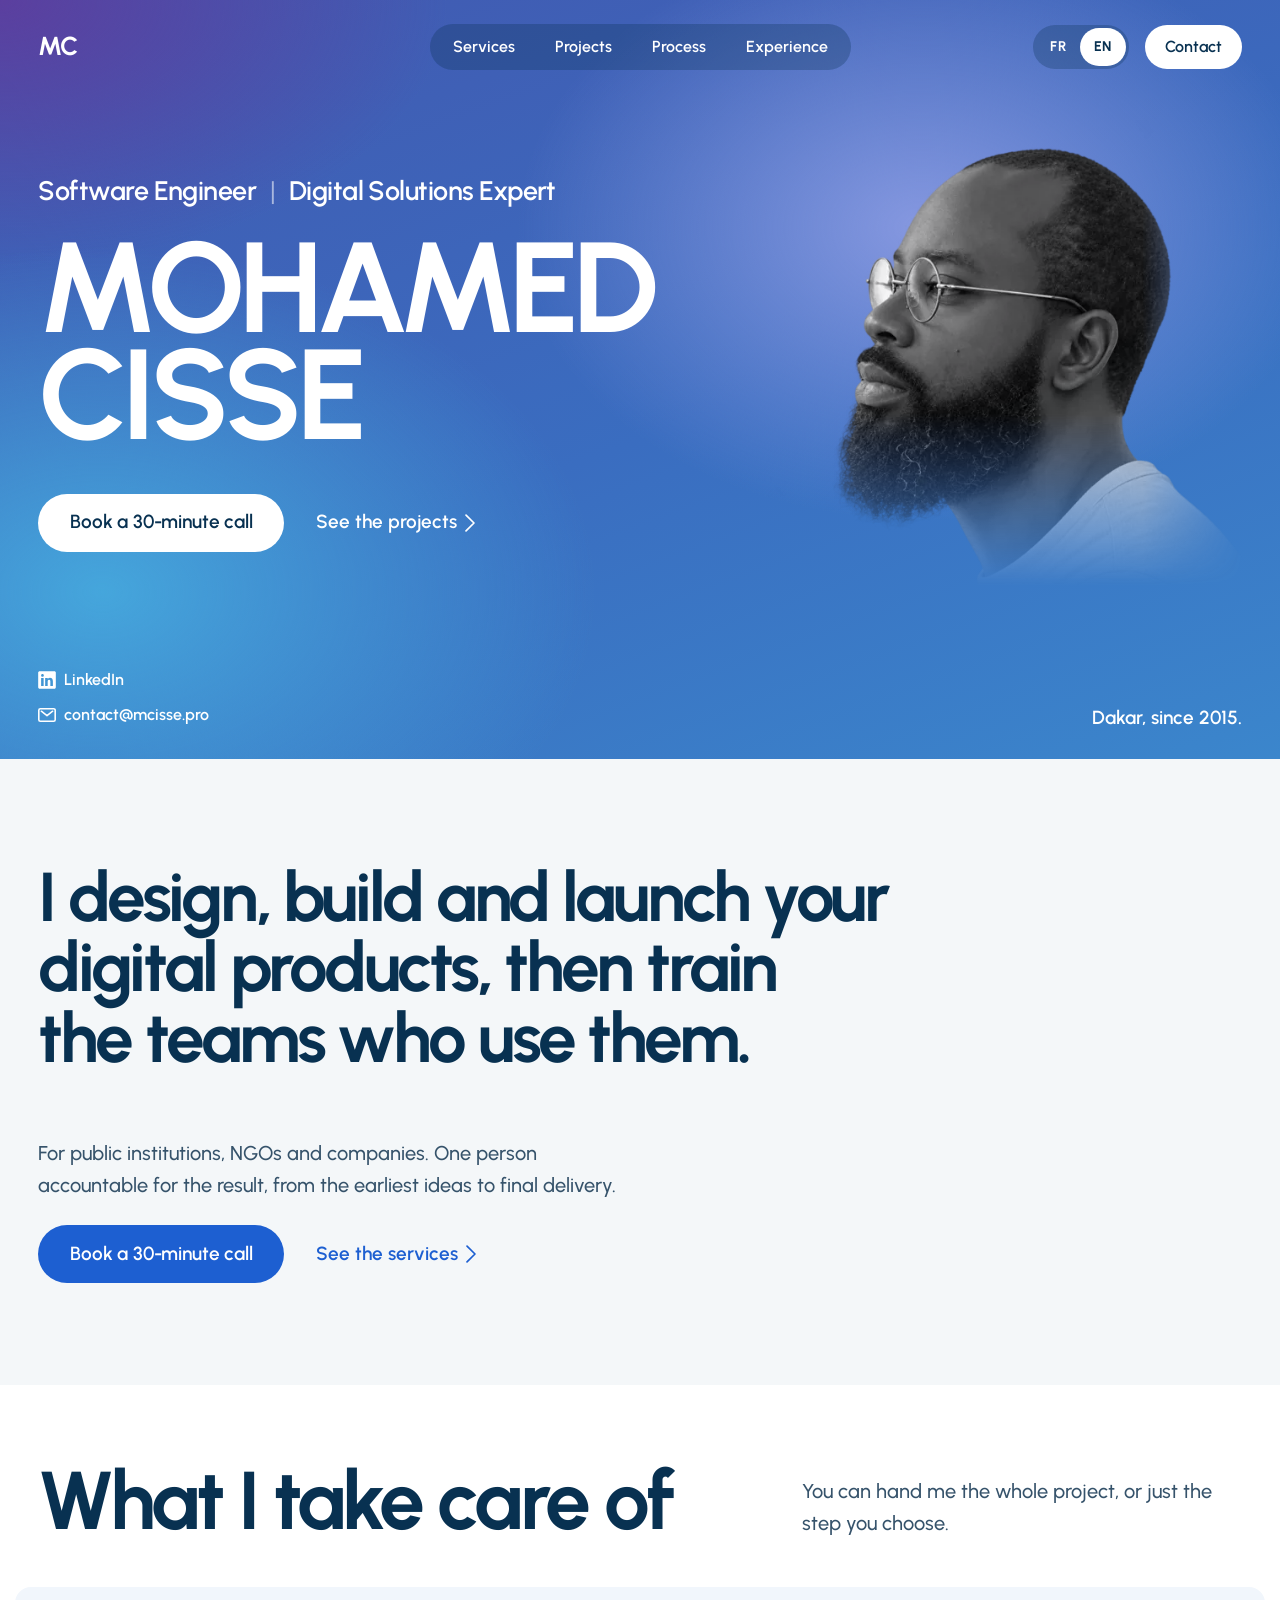
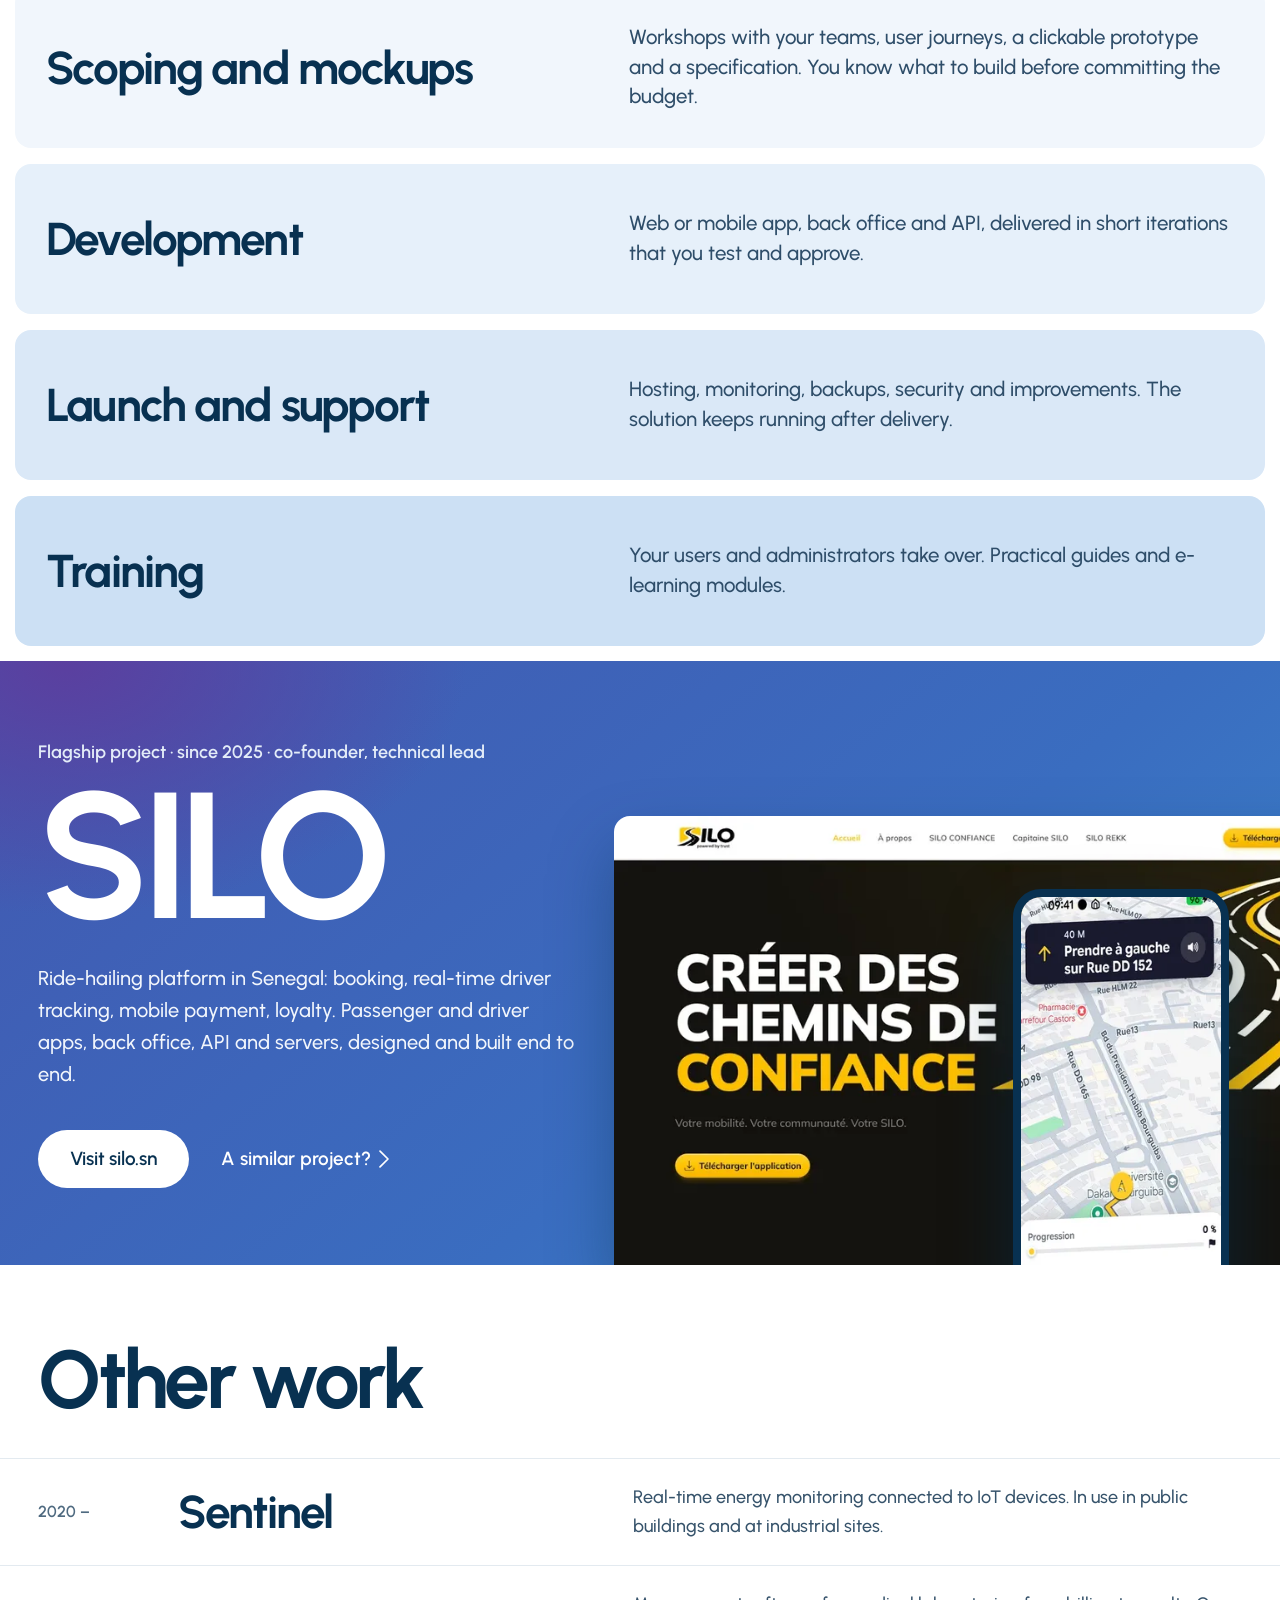
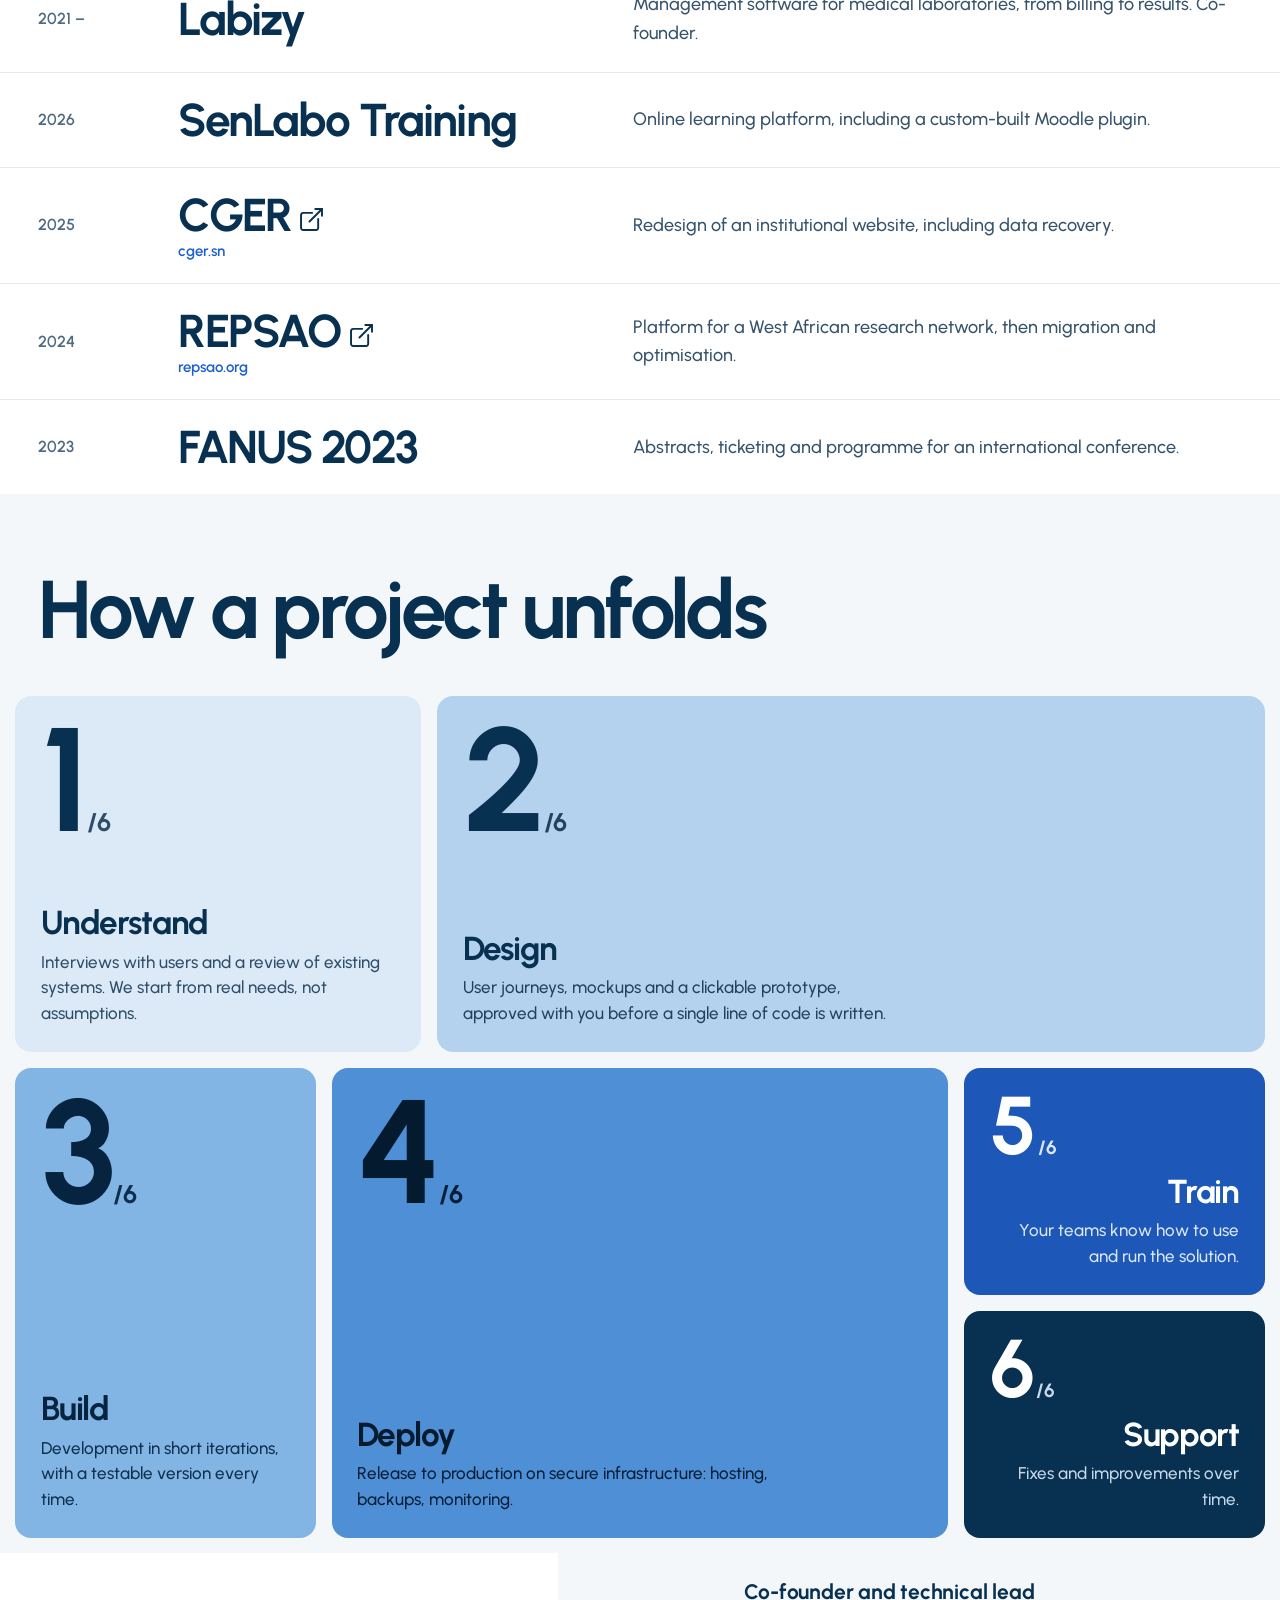
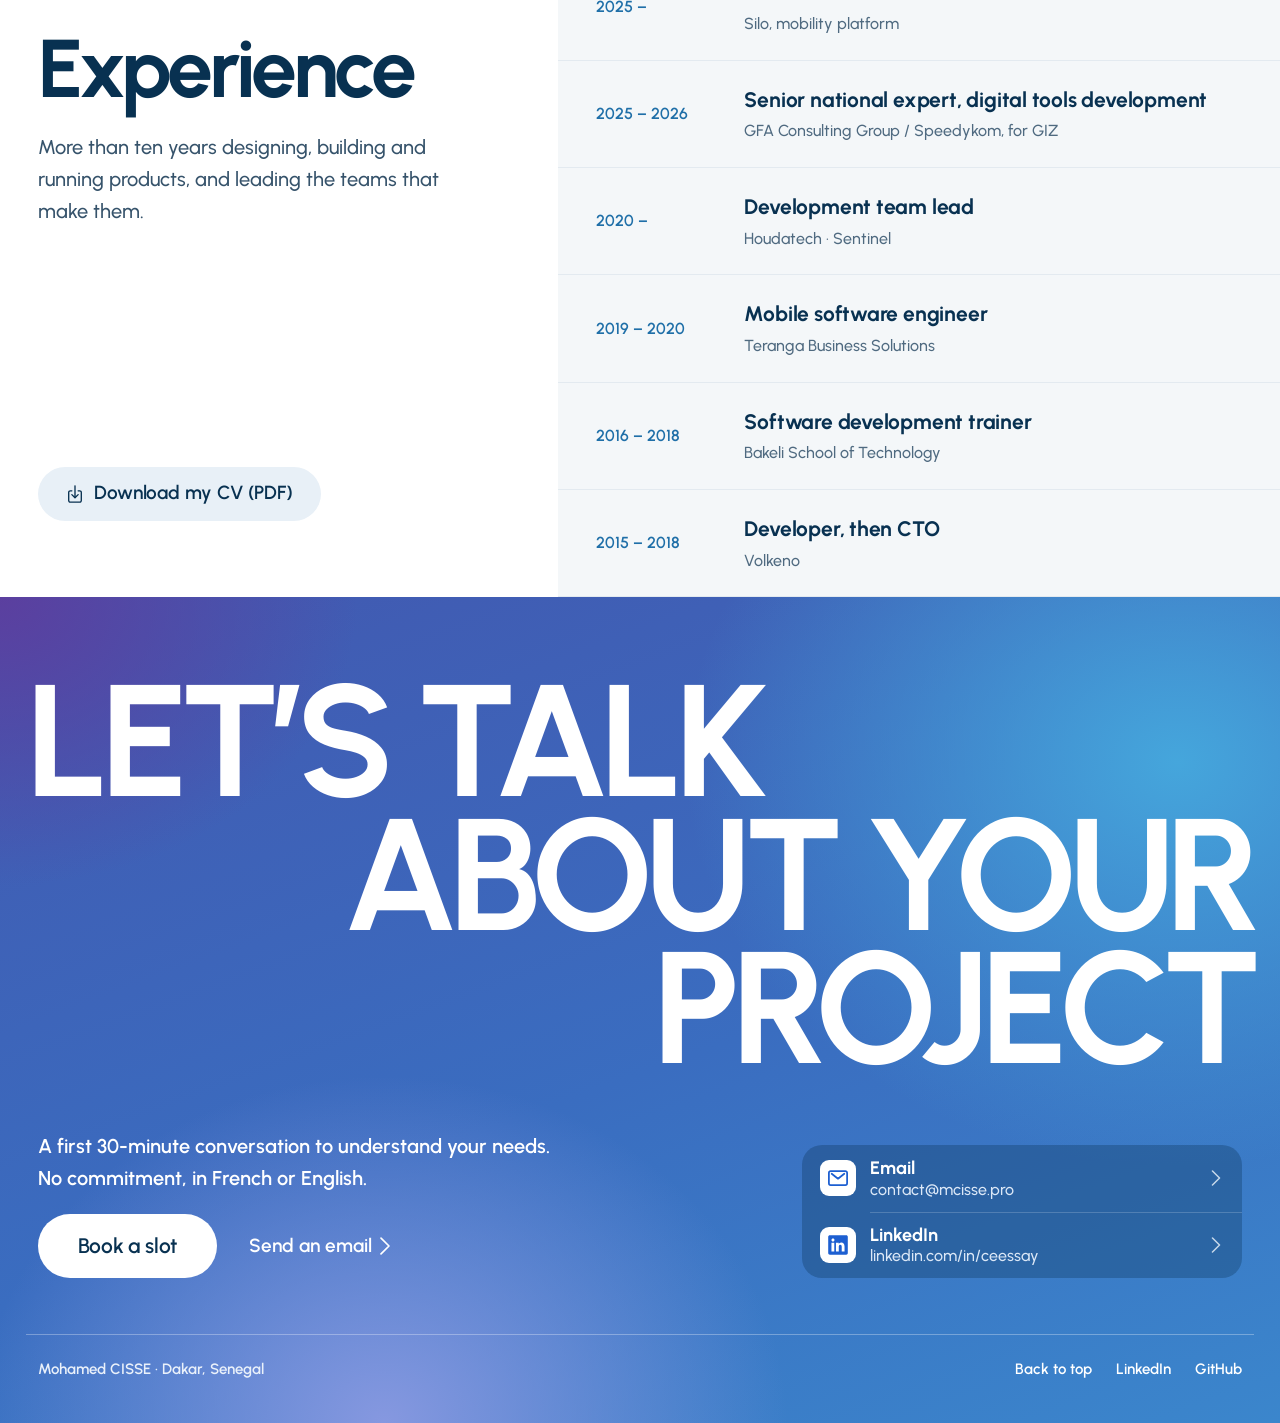
==== en/index.html @ dc491b55 "Animations : entrée du nom, pastille de navigation, étapes de la méthode - Nom « MOHAMED / CISSE » q" ====
<!doctype html>
<html lang="en">
<head>
<meta charset="utf-8">
<meta name="viewport" content="width=device-width, initial-scale=1">
<script>document.documentElement.classList.add('js')</script>
<script>(function(){try{var page=document.documentElement.lang;if(page!=='fr')return;if(/bot|crawl|spider|slurp|facebookexternalhit|whatsapp|linkedin|twitter|telegram|preview|headless|lighthouse|pagespeed|gtmetrix/i.test(navigator.userAgent))return;var pref=null;try{pref=localStorage.getItem('mcisse-lang')}catch(e){}if(pref!=='fr'&&pref!=='en'){var ls=(navigator.languages&&navigator.languages.length)?navigator.languages:[navigator.language||''];pref='fr';for(var i=0;i<ls.length;i++){var l=String(ls[i]).toLowerCase();if(l.indexOf('fr')===0){pref='fr';break}if(l.indexOf('en')===0){pref='en';break}}}if(pref!==page){location.replace((pref==='en'?'/en/':'/')+location.hash)}}catch(e){}})();</script>
<title>Mohamed CISSE · Software engineer and digital solutions expert in Dakar</title>
<meta name="description" content="I design, build and deploy web and mobile apps for public institutions, NGOs and companies, then train the teams who use them. Dakar, since 2015.">
<link rel="canonical" href="https://mcisse.pro/en/">
<link rel="alternate" hreflang="fr" href="https://mcisse.pro/">
<link rel="alternate" hreflang="en" href="https://mcisse.pro/en/">
<link rel="alternate" hreflang="x-default" href="https://mcisse.pro/">
<meta property="og:type" content="website">
<meta property="og:url" content="https://mcisse.pro/en/">
<meta property="og:title" content="Mohamed CISSE · Software engineer and digital solutions expert in Dakar">
<meta property="og:description" content="I design, build and deploy web and mobile apps for public institutions, NGOs and companies, then train the teams who use them. Dakar, since 2015.">
<meta property="og:image" content="https://mcisse.pro/img/og-mcisse.jpg">
<meta property="og:image:width" content="1200">
<meta property="og:image:height" content="630">
<meta property="og:locale" content="en_US">
<meta name="twitter:card" content="summary_large_image">
<meta name="theme-color" content="#4258B0">
<link rel="icon" href="/favicon.svg" type="image/svg+xml">
<link rel="manifest" href="/manifest.webmanifest">
<link rel="apple-touch-icon" href="/icons/apple-touch-icon.png">
<meta name="apple-mobile-web-app-title" content="M. CISSE">
<link rel="preload" as="font" type="font/woff2" href="/fonts/urbanist-latin.woff2" crossorigin>
<link rel="preload" as="image" href="/img/portrait-profil-1200.webp" imagesrcset="/img/portrait-profil-600.webp 600w, /img/portrait-profil-900.webp 900w, /img/portrait-profil-1200.webp 1200w" imagesizes="(max-width: 612px) calc(100vw - 12px), (max-width: 1050px) 600px, (max-width: 1490px) calc(45vw - 70px), 600px" fetchpriority="high">
<style>@font-face{font-family:'Urbanist';font-style:normal;font-weight:100 900;font-display:swap;src:url(/fonts/urbanist-latin.woff2) format('woff2')}</style>
<script type="application/ld+json">{"@context": "https://schema.org", "@type": "Person", "name": "Mohamed CISSE", "url": "https://mcisse.pro/", "jobTitle": "Software engineer, digital solutions expert", "email": "mailto:contact@mcisse.pro", "image": "https://mcisse.pro/img/portrait-profil-1200.webp", "address": {"@type": "PostalAddress", "addressLocality": "Dakar", "addressCountry": "SN"}, "sameAs": ["https://linkedin.com/in/ceessay", "https://github.com/ceessay"]}</script>
<style>
body{margin:0;background:#083151}
@media (prefers-reduced-motion:no-preference){html{scroll-behavior:smooth}}
::selection{background:#083151;color:#FFFFFF}
a{color:inherit;text-underline-offset:4px}
a:focus-visible{outline:2px solid #38A1DB;outline-offset:3px;border-radius:999px}
.cta{transition:background-color .2s ease,transform .15s ease}
.cta:active{transform:scale(0.97)}
.cta-blue:hover{background-color:#174FB3}
.cta-white:hover{background-color:#E8F0F7}
.cta-tint:hover{background-color:#D6E4F1}
.more,.plain{transition:opacity .2s ease}
.more:hover,.plain:hover{opacity:.7}
.seg a{transition:background-color .2s ease}
.seg a:not([aria-current]):hover{background-color:rgba(255,255,255,.16)}
.chip{transition:background-color .2s ease,transform .15s ease}
.chip:hover{background-color:rgba(255,255,255,.26)}
.chip:active,.row:active{transform:scale(0.98)}
.row{transition:background-color .2s ease,transform .15s ease}
.row:hover{background-color:rgba(255,255,255,.1)}
.bento{display:grid;grid-template-columns:repeat(12,minmax(0,1fr));grid-auto-rows:minmax(170px,auto);gap:16px}
.tile{transition:transform .35s cubic-bezier(.2,.8,.2,1)}
.tile:hover{transform:scale(0.985)}
.glass{background:rgba(255,255,255,.82);-webkit-backdrop-filter:blur(20px) saturate(180%);backdrop-filter:blur(20px) saturate(180%);box-shadow:0 10px 30px rgba(8,49,81,.18),0 1px 3px rgba(8,49,81,.08)}
.bar a{transition:background-color .2s ease,opacity .2s ease}
.bar a.item:hover{background-color:rgba(8,49,81,.07)}
.tab{transition:transform .15s ease,background-color .2s ease}
.tab:active{transform:scale(0.94);background-color:rgba(8,49,81,.08)}
.tabbar{display:none}
.stickybar{display:none!important}html.js .stickybar{display:flex!important}html.js .topbar nav.seg{visibility:hidden}
.stickybar .bar{transition:transform .45s cubic-bezier(.22,.8,.24,1),padding .45s cubic-bezier(.22,.8,.24,1),gap .45s cubic-bezier(.22,.8,.24,1),background-color .45s ease,box-shadow .45s ease,-webkit-backdrop-filter .45s ease,backdrop-filter .45s ease}.stickybar .bar a{white-space:nowrap;overflow:hidden;transition:color .35s ease,background-color .2s ease,padding .45s cubic-bezier(.22,.8,.24,1),max-width .45s cubic-bezier(.22,.8,.24,1),margin .45s cubic-bezier(.22,.8,.24,1),opacity .3s ease .1s,visibility 0s}.stickybar .bar a[data-top]{max-width:80px}.stickybar .bar a.cta{max-width:160px}html[data-bar="on"] .stickybar .bar{transform:translateY(-8px)}
html.js:not([data-bar="on"]) .stickybar .bar{padding:3px!important;gap:0!important;background-color:rgba(8,49,81,.28)!important;box-shadow:none!important;-webkit-backdrop-filter:blur(0) saturate(100%)!important;backdrop-filter:blur(0) saturate(100%)!important}html.js:not([data-bar="on"]) .stickybar .bar a.item{color:#FFFFFF!important;padding:0 20px!important}html.js:not([data-bar="on"]) .stickybar .bar a.item:hover{background-color:rgba(255,255,255,.16)!important}html.js:not([data-bar="on"]) .stickybar .bar a[data-top],html.js:not([data-bar="on"]) .stickybar .bar a.cta{max-width:0!important;padding-left:0!important;padding-right:0!important;margin-left:0!important;margin-right:0!important;opacity:0;visibility:hidden;transition:color .35s ease,padding .45s cubic-bezier(.22,.8,.24,1),max-width .45s cubic-bezier(.22,.8,.24,1),margin .45s cubic-bezier(.22,.8,.24,1),opacity .15s ease,visibility 0s linear .45s}
@media (prefers-reduced-motion:reduce){.stickybar .bar,.stickybar .bar a{transition:none!important}html[data-bar="on"] .stickybar .bar{transform:none}}
html[data-section="top"] [data-nav="top"]{color:#1D5FD1!important;background-color:rgba(29,95,209,.13)!important}
@media (max-width:380px){.tabbar{gap:6px!important;left:8px!important;right:8px!important}.tabbar .tab{font-size:10px!important;letter-spacing:-0.02em!important;padding-left:0!important;padding-right:0!important}.tabbar>a.tab{flex-basis:52px!important;width:52px!important;height:52px!important}}
.ic-on{display:none}[aria-current] .ic-off{display:none}[aria-current] .ic-on{display:inline}
html[data-section="offre"] [data-nav="offre"]:not(.cta){color:#1D5FD1!important;background-color:rgba(29,95,209,.13)!important}html[data-section="projets"] [data-nav="projets"]:not(.cta){color:#1D5FD1!important;background-color:rgba(29,95,209,.13)!important}html[data-section="methode"] [data-nav="methode"]:not(.cta){color:#1D5FD1!important;background-color:rgba(29,95,209,.13)!important}html[data-section="parcours"] [data-nav="parcours"]:not(.cta){color:#1D5FD1!important;background-color:rgba(29,95,209,.13)!important}html[data-section="contact"] .tab[data-nav="contact"]{color:#FFFFFF!important;background:#1D5FD1!important}html[data-section="contact"] .bar [data-top]{color:#1D5FD1!important;background-color:rgba(29,95,209,.13)!important}
.line>span{display:block}
.bar,.tabbar>div.glass{position:relative}
.bar a,.tabbar .tab{position:relative;z-index:1}
.pill{position:absolute;left:0;top:0;border-radius:999px;background:rgba(29,95,209,.13);opacity:0;pointer-events:none;transition:opacity .2s ease}
html.pill-ready .bar a.item[aria-current],html.pill-ready[data-section="contact"] .bar a[data-top],html.pill-ready .tabbar div.glass .tab[aria-current]{background-color:transparent!important}
.more svg,.row>svg,h3 .plain svg{transition:transform .2s cubic-bezier(.22,.8,.24,1)}
@keyframes rise{from{transform:translateY(105%)}}
@keyframes fade-up{from{opacity:0;transform:translateY(12px)}}
@keyframes settle{from{transform:scale(1.04)}}
@media (prefers-reduced-motion:no-preference){
.pill{transition:opacity .2s ease,transform .4s cubic-bezier(.22,.8,.24,1),width .4s cubic-bezier(.22,.8,.24,1)}
.more:hover svg,.row:hover>svg{transform:translateX(3px)}
h3 .plain:hover svg{transform:translate(2px,-2px)}
.line{clip-path:inset(-50% -10% 0 -10%)}
#top h1 .line>span{animation:rise .9s cubic-bezier(.22,.8,.24,1) .08s both}
#top h1 .line+.line>span{animation-delay:.16s}
.hero-kicker{animation:fade-up .6s cubic-bezier(.22,.8,.24,1) both}
#top h1+.ctas{animation:fade-up .6s cubic-bezier(.22,.8,.24,1) .42s both}
.hero-portrait{animation:settle 1.2s cubic-bezier(.22,.8,.24,1) both}
html.motion h2[data-reveal] .line>span{transform:translateY(105%)}
html.motion h2[data-reveal].in .line>span{transform:none;transition:transform .9s cubic-bezier(.22,.8,.24,1)}
html.motion h2[data-reveal].in .line+.line>span{transition-delay:.09s}
html.motion [data-reveal]>li{opacity:0;translate:0 28px}
html.motion [data-reveal]>li.in{opacity:1;translate:none;transition:opacity .5s ease var(--d,0s),translate .7s cubic-bezier(.22,.8,.24,1) var(--d,0s),transform .35s cubic-bezier(.2,.8,.2,1)}
}
@media (max-width:820px){.topbar{display:flex!important;justify-content:space-between}.ctas{align-self:stretch!important;flex-direction:column;justify-content:center!important;align-items:center!important}.cta-solo{align-self:center!important}.topbar nav.seg{display:none!important}html.js .stickybar,.stickybar{display:none!important}.tabbar{display:flex}.pagefoot{padding-bottom:112px!important}.bento{grid-template-columns:1fr}.bento>.tile{grid-column:auto!important;grid-row:auto!important;min-height:200px}}
</style>

</head>
<body>

<main style="font-family: 'Urbanist', system-ui, sans-serif; color: #083151; font-size: 18px; line-height: 1.6; font-weight: 500">

  <section id="top" style="position: relative; overflow: hidden; box-sizing: border-box; display: flex; flex-direction: column; color: #FFFFFF; background: radial-gradient(55% 65% at 8% 78%, #45A6DC 0%, rgba(69, 166, 220, 0) 70%), radial-gradient(45% 55% at 72% 30%, #8698E0 0%, rgba(134, 152, 224, 0) 70%), radial-gradient(50% 50% at 0% 0%, #5B3F9F 0%, rgba(91, 63, 159, 0) 70%), linear-gradient(160deg, #4258B0 0%, #3A6DC0 55%, #3B86CC 100%)">
    <header class="topbar" style="padding: 24px clamp(20px, 3vw, 48px); display: grid; grid-template-columns: minmax(0, 1fr) auto minmax(0, 1fr); align-items: center; gap: 16px 24px">
      <a href="#top" aria-label="MC, Mohamed CISSE, home" style="justify-self: start; color: #FFFFFF; text-decoration: none; font-weight: 700; font-size: 26px; letter-spacing: -0.04em; min-height: 44px; display: inline-flex; align-items: center">MC</a>
      <nav class="seg" aria-label="Main navigation" style="display: inline-flex; flex-wrap: wrap; padding: 3px; border-radius: 999px; background: rgba(8, 49, 81, 0.28); font-size: 16px; font-weight: 600">
        <a href="#offre" style="color: #FFFFFF; text-decoration: none; border-radius: 999px; padding: 0 20px; min-height: 40px; display: inline-flex; align-items: center">Services</a>
        <a href="#projets" style="color: #FFFFFF; text-decoration: none; border-radius: 999px; padding: 0 20px; min-height: 40px; display: inline-flex; align-items: center">Projects</a>
        <a href="#methode" style="color: #FFFFFF; text-decoration: none; border-radius: 999px; padding: 0 20px; min-height: 40px; display: inline-flex; align-items: center">Process</a>
        <a href="#parcours" style="color: #FFFFFF; text-decoration: none; border-radius: 999px; padding: 0 20px; min-height: 40px; display: inline-flex; align-items: center">Experience</a>
      </nav>
      <div style="justify-self: end; display: flex; align-items: center; gap: 16px">
        <div class="seg" role="group" aria-label="Language" style="display: inline-flex; padding: 3px; border-radius: 999px; background: rgba(8, 49, 81, 0.28); font-size: 14px; font-weight: 700; letter-spacing: 0.02em">
          <a href="/" hreflang="fr" style="color: #FFFFFF; text-decoration: none; border-radius: 999px; padding: 0 14px; min-height: 38px; min-width: 44px; box-sizing: border-box; display: inline-flex; align-items: center; justify-content: center">FR</a>
          <a href="/en/" aria-current="true" hreflang="en" lang="en" style="color: #083151; background: #FFFFFF; text-decoration: none; border-radius: 999px; padding: 0 14px; min-height: 38px; min-width: 44px; box-sizing: border-box; display: inline-flex; align-items: center; justify-content: center">EN</a>
        </div>
        <a href="#contact" class="cta cta-white" style="color: #083151; background: #FFFFFF; font-weight: 600; font-size: 16px; text-decoration: none; border-radius: 999px; padding: 0 20px; min-height: 44px; display: inline-flex; align-items: center">Contact</a>
      </div>
    </header>

    <div style="flex-grow: 1; display: flex; flex-wrap: wrap; align-items: stretch">
      <div style="flex: 1 1 560px; min-width: 0; position: relative; z-index: 1; padding: clamp(16px, 2vw, 32px) clamp(20px, 3vw, 48px) clamp(40px, 4.5vw, 64px); display: flex; flex-direction: column; justify-content: center">
        <p class="hero-kicker" style="margin: 0; max-width: 24em; font-size: clamp(22px, 2.1vw, 30px); line-height: 1.25; font-weight: 600; letter-spacing: -0.02em"><span style="white-space: nowrap">Software Engineer</span> <span aria-hidden="true" style="opacity: 0.55; font-weight: 400; margin: 0 0.3em">|</span> <span style="white-space: nowrap">Digital Solutions Expert</span></p>
        <h1 style="margin: clamp(16px, 2vw, 28px) 0 0; font-weight: 700; font-size: clamp(56px, 10vw, 168px); line-height: 0.84; letter-spacing: -0.05em; text-transform: uppercase">
          <span class="line" style="display: block"><span>Mohamed</span></span>
          <span class="line" style="display: block"><span>CISSE</span></span>
        </h1>
        <div class="ctas" style="margin-top: clamp(32px, 3.5vw, 48px); display: flex; flex-wrap: wrap; gap: 16px 32px; align-items: center">
          <a href="https://cal.com/mcisse" target="_blank" rel="noopener" class="cta cta-white" style="color: #083151; background: #FFFFFF; font-weight: 600; font-size: 19px; letter-spacing: -0.01em; text-decoration: none; border-radius: 999px; padding: 0 32px; min-height: 58px; display: inline-flex; align-items: center">Book a 30-minute call</a>
          <a href="#projets" class="more" style="color: #FFFFFF; font-weight: 600; font-size: 19px; text-decoration: none; min-height: 44px; display: inline-flex; align-items: center; gap: 4px">See the projects<svg width="18" height="18" aria-hidden="true" viewBox="0 0 48 48" fill="none"><path stroke="currentColor" stroke-linecap="round" stroke-linejoin="round" d="m13.416 2.832 21.168 21.1681L13.416 45.168" stroke-width="4.5"></path></svg></a>
        </div>
      </div>
      <div style="flex: 1 1 420px; min-width: 0; min-height: 360px; padding: clamp(16px, 2vw, 32px) clamp(12px, 2vw, 40px) clamp(24px, 3vw, 40px) 0; box-sizing: border-box; display: flex; align-items: center; justify-content: center">
        <img class="hero-portrait" src="/img/portrait-profil-1200.webp" alt="Profile portrait of Mohamed CISSE" width="1200" height="1200" fetchpriority="high" srcset="/img/portrait-profil-600.webp 600w, /img/portrait-profil-900.webp 900w, /img/portrait-profil-1200.webp 1200w" sizes="(max-width: 612px) calc(100vw - 12px), (max-width: 1050px) 600px, (max-width: 1490px) calc(45vw - 70px), 600px" style="display: block; width: 100%; max-width: 600px; height: auto; max-height: 600px; object-fit: contain; object-position: center; -webkit-mask-image: linear-gradient(to bottom, #000 58%, rgba(0, 0, 0, 0) 92%), linear-gradient(to left, rgba(0, 0, 0, 0) 2%, #000 22%); -webkit-mask-composite: source-in; mask-image: linear-gradient(to bottom, #000 58%, rgba(0, 0, 0, 0) 92%), linear-gradient(to left, rgba(0, 0, 0, 0) 2%, #000 22%); mask-composite: intersect">
      </div>
    </div>
    <div style="position: relative; z-index: 1; padding: 0 clamp(20px, 3vw, 48px) 28px; display: flex; flex-wrap: wrap; gap: 16px 48px; justify-content: space-between; align-items: flex-end">
      <ul style="margin: 0; padding: 0; list-style: none; display: flex; flex-direction: column; gap: 2px; font-size: 16px; font-weight: 600">
        <li><a href="https://linkedin.com/in/ceessay" class="plain" style="color: #FFFFFF; text-decoration: none; display: inline-flex; gap: 8px; align-items: center; min-height: 32px"><svg width="18" height="18" aria-hidden="true" viewBox="0 0 48 48" fill="none"><path fill="currentColor" d="M43.7578 0.48H4.4994C2.3543 0.48 0.48 2.0235 0.48 4.1435V43.489c0 2.1315 1.8743 4.031 4.0194 4.031h39.2469c2.1567 0 3.7736 -1.9121 3.7736 -4.031V4.1435C47.5326 2.0235 45.903 0.48 43.7578 0.48ZM15.0614 39.6901h-6.739V18.7374h6.739v20.9527ZM11.925 15.5516h-0.0483c-2.1567 0 -3.5532 -1.6054 -3.5532 -3.615 0 -2.0465 1.4333 -3.6142 3.6383 -3.6142 2.2049 0 3.5542 1.5562 3.6025 3.6142 -0.001 2.0096 -1.3976 3.615 -3.6393 3.615Zm27.7651 24.1385h-6.7389V28.2336c0 -2.7447 -0.9806 -4.62 -3.4188 -4.62 -1.8627 0 -2.9652 1.26 -3.4556 2.4875 -0.1837 0.4409 -0.233 1.0416 -0.233 1.6548v11.9342h-6.7389V18.7374h6.7389v2.9159c0.9806 -1.3966 2.5126 -3.4062 6.0774 -3.4062 4.4236 0 7.77 2.9158 7.77 9.2021l-0.0011 12.2409Z" stroke-width="3"></path></svg>LinkedIn</a></li>
        <li><a href="mailto:contact@mcisse.pro" class="plain" style="color: #FFFFFF; text-decoration: none; display: inline-flex; gap: 8px; align-items: center; min-height: 32px"><svg width="18" height="18" aria-hidden="true" viewBox="0 0 48 48" fill="none"><path stroke="currentColor" stroke-linecap="round" stroke-linejoin="round" d="M41.64 7.2H6.36c-2.3196 0 -4.2 1.8804 -4.2 4.1999V36.6c0 2.3195 1.8804 4.2 4.2 4.2h35.28c2.3195 0 4.2 -1.8805 4.2 -4.2V11.3999c0 -2.3195 -1.8805 -4.1999 -4.2 -4.1999Z" stroke-width="4.2"></path> <path stroke="currentColor" stroke-linecap="round" stroke-linejoin="round" d="m8.8795 13.9199 15.12 11.76 15.12 -11.76" stroke-width="4.2"></path></svg>contact@mcisse.pro</a></li>
      </ul>
      <p style="margin: 0; font-size: 19px; line-height: 1.45; font-weight: 600; text-align: right">Dakar, since 2015.</p>
    </div>
  </section>
  <div>
  <div class="stickybar" style="position: fixed; top: 24px; left: 0; right: 0; z-index: 50; height: 0; display: flex; justify-content: center; pointer-events: none">
    <nav class="bar glass" aria-label="Quick navigation" style="pointer-events: auto; display: flex; align-items: center; gap: 6px; padding: 6px 6px 6px 18px; border-radius: 999px; font-size: 16px; font-weight: 600; height: fit-content">
      <a href="#top" data-top="1" class="item" aria-label="MC, back to top" style="color: #083151; text-decoration: none; font-weight: 700; font-size: 20px; letter-spacing: -0.04em; margin-left: -12px; border-radius: 999px; padding: 0 12px; min-height: 40px; display: inline-flex; align-items: center">MC</a>
      <a href="#offre" data-nav="offre" class="item" style="color: #083151; text-decoration: none; border-radius: 999px; padding: 0 16px; min-height: 40px; display: inline-flex; align-items: center">Services</a><a href="#projets" data-nav="projets" class="item" style="color: #083151; text-decoration: none; border-radius: 999px; padding: 0 16px; min-height: 40px; display: inline-flex; align-items: center">Projects</a><a href="#methode" data-nav="methode" class="item" style="color: #083151; text-decoration: none; border-radius: 999px; padding: 0 16px; min-height: 40px; display: inline-flex; align-items: center">Process</a><a href="#parcours" data-nav="parcours" class="item" style="color: #083151; text-decoration: none; border-radius: 999px; padding: 0 16px; min-height: 40px; display: inline-flex; align-items: center">Experience</a>
      <a href="#contact" data-nav="contact" class="cta cta-blue" style="margin-left: 6px; color: #FFFFFF; background: #1D5FD1; text-decoration: none; border-radius: 999px; padding: 0 20px; min-height: 40px; display: inline-flex; align-items: center">Contact</a>
    </nav>
  </div>


  <section id="intro" style="box-sizing: border-box; background: #F4F7F9; padding: clamp(80px, 8vw, 128px) clamp(20px, 3vw, 48px); display: flex; flex-direction: column; gap: clamp(48px, 5vw, 72px)">
    <p style="margin: 0; font-size: clamp(34px, 5.4vw, 88px); line-height: 1.02; font-weight: 700; letter-spacing: -0.045em; text-wrap: balance">I design, build and launch your digital products, then train the teams who use them.</p>
    <div style="display: flex; flex-wrap: wrap; gap: 32px 64px; align-items: flex-end; justify-content: space-between">
      <div style="flex: 1 1 420px; display: flex; flex-direction: column; gap: 24px; align-items: flex-start">
        <p style="margin: 0; max-width: 30em; font-size: 20px; color: #36536B">For public institutions, NGOs and companies. One person accountable for the result, from the earliest ideas to final delivery.</p>
        <div class="ctas" style="display: flex; flex-wrap: wrap; gap: 16px 32px; align-items: center">
          <a href="https://cal.com/mcisse" target="_blank" rel="noopener" class="cta cta-blue" style="color: #FFFFFF; background: #1D5FD1; font-weight: 600; font-size: 19px; letter-spacing: -0.01em; text-decoration: none; border-radius: 999px; padding: 0 32px; min-height: 58px; display: inline-flex; align-items: center">Book a 30-minute call</a>
          <a href="#offre" class="more" style="color: #1D5FD1; font-weight: 600; font-size: 19px; text-decoration: none; text-underline-offset: 5px; min-height: 44px; display: inline-flex; align-items: center; gap: 4px">See the services<svg width="18" height="18" aria-hidden="true" viewBox="0 0 48 48" fill="none"><path stroke="currentColor" stroke-linecap="round" stroke-linejoin="round" d="m13.416 2.832 21.168 21.1681L13.416 45.168" stroke-width="4.5"></path></svg></a>
        </div>
      </div>
    </div>
  </section>

  <section id="offre" style="box-sizing: border-box; background: #FFFFFF; padding: clamp(56px, 6vw, 96px) clamp(12px, 1.2vw, 16px) clamp(12px, 1.2vw, 16px)">
    <div style="display: flex; flex-wrap: wrap; gap: 16px 64px; align-items: flex-end; justify-content: space-between; padding: 0 clamp(8px, 1.8vw, 32px) 48px">
      <h2 style="margin: 0; font-size: clamp(44px, 6.4vw, 104px); line-height: 0.94; font-weight: 700; letter-spacing: -0.045em; max-width: 9em">What I take care of</h2>
      <p style="margin: 0; max-width: 22em; font-size: 20px; color: #36536B">You can hand me the whole project, or just the step you choose.</p>
    </div>
    <ul style="margin: 0; padding: 0; list-style: none; display: flex; flex-direction: column; gap: 16px">
      <li class="tile" style="background: #F1F6FC; color: #083151; border-radius: 16px; padding: clamp(24px, 2.8vw, 40px) clamp(20px, 2.4vw, 36px); min-height: 150px; box-sizing: border-box; display: flex; flex-wrap: wrap; gap: 12px 48px; align-items: center">
        <h3 style="flex: 1 1 380px; margin: 0; font-size: clamp(32px, 3.6vw, 56px); line-height: 1; font-weight: 700; letter-spacing: -0.04em">Scoping and mockups</h3>
        <p style="flex: 1.2 1 420px; margin: 0; max-width: 32em; font-size: clamp(20px, 1.6vw, 24px); line-height: 1.45; font-weight: 500; color: #2E4D69">Workshops with your teams, user journeys, a clickable prototype and a specification. You know what to build before committing the budget.</p>
      </li>
      <li class="tile" style="background: #E6F0FA; color: #083151; border-radius: 16px; padding: clamp(24px, 2.8vw, 40px) clamp(20px, 2.4vw, 36px); min-height: 150px; box-sizing: border-box; display: flex; flex-wrap: wrap; gap: 12px 48px; align-items: center">
        <h3 style="flex: 1 1 380px; margin: 0; font-size: clamp(32px, 3.6vw, 56px); line-height: 1; font-weight: 700; letter-spacing: -0.04em">Development</h3>
        <p style="flex: 1.2 1 420px; margin: 0; max-width: 32em; font-size: clamp(20px, 1.6vw, 24px); line-height: 1.45; font-weight: 500; color: #2E4D69">Web or mobile app, back office and API, delivered in short iterations that you test and approve.</p>
      </li>
      <li class="tile" style="background: #DAE8F7; color: #083151; border-radius: 16px; padding: clamp(24px, 2.8vw, 40px) clamp(20px, 2.4vw, 36px); min-height: 150px; box-sizing: border-box; display: flex; flex-wrap: wrap; gap: 12px 48px; align-items: center">
        <h3 style="flex: 1 1 380px; margin: 0; font-size: clamp(32px, 3.6vw, 56px); line-height: 1; font-weight: 700; letter-spacing: -0.04em">Launch and support</h3>
        <p style="flex: 1.2 1 420px; margin: 0; max-width: 32em; font-size: clamp(20px, 1.6vw, 24px); line-height: 1.45; font-weight: 500; color: #2E4D69">Hosting, monitoring, backups, security and improvements. The solution keeps running after delivery.</p>
      </li>
      <li class="tile" style="background: #CCE0F4; color: #083151; border-radius: 16px; padding: clamp(24px, 2.8vw, 40px) clamp(20px, 2.4vw, 36px); min-height: 150px; box-sizing: border-box; display: flex; flex-wrap: wrap; gap: 12px 48px; align-items: center">
        <h3 style="flex: 1 1 380px; margin: 0; font-size: clamp(32px, 3.6vw, 56px); line-height: 1; font-weight: 700; letter-spacing: -0.04em">Training</h3>
        <p style="flex: 1.2 1 420px; margin: 0; max-width: 32em; font-size: clamp(20px, 1.6vw, 24px); line-height: 1.45; font-weight: 500; color: #2E4D69">Your users and administrators take over. Practical guides and e-learning modules.</p>
      </li>
    </ul>
  </section>

  <section id="projets" style="position: relative; overflow: hidden; box-sizing: border-box; color: #FFFFFF; background: radial-gradient(50% 70% at 95% 100%, #45A6DC 0%, rgba(69, 166, 220, 0) 70%), radial-gradient(45% 60% at 5% 0%, #5B3F9F 0%, rgba(91, 63, 159, 0) 70%), linear-gradient(140deg, #4258B0 0%, #3A6DC0 60%, #3B86CC 100%); display: flex; flex-wrap: wrap; align-items: stretch">
    <div style="flex: 1 1 420px; min-width: 0; padding: clamp(56px, 6vw, 96px) clamp(20px, 3vw, 48px); display: flex; flex-direction: column; justify-content: space-between; gap: 40px">
      <div>
        <p style="margin: 0; font-size: 18px; font-weight: 600; color: #E3ECF8">Flagship project · since 2025 · co-founder, technical lead</p>
        <h2 style="margin: 16px 0 0; font-size: clamp(96px, 14vw, 220px); line-height: 0.82; font-weight: 700; letter-spacing: -0.055em; text-transform: uppercase">Silo</h2>
        <p style="margin: 32px 0 0; max-width: 30em; font-size: 20px; color: #F2F6FC">Ride-hailing platform in Senegal: booking, real-time driver tracking, mobile payment, loyalty. Passenger and driver apps, back office, API and servers, designed and built end to end.</p>
      </div>
      <div class="ctas" style="display: flex; flex-wrap: wrap; gap: 16px 32px; align-items: center">
        <a href="https://silo.sn" class="cta cta-white" style="color: #083151; background: #FFFFFF; font-weight: 600; font-size: 19px; letter-spacing: -0.01em; text-decoration: none; border-radius: 999px; padding: 0 32px; min-height: 58px; display: inline-flex; align-items: center">Visit silo.sn</a>
        <a href="#contact" class="more" style="color: #FFFFFF; font-weight: 600; font-size: 19px; text-decoration: none; text-underline-offset: 5px; min-height: 44px; display: inline-flex; align-items: center; gap: 4px">A similar project?<svg width="18" height="18" aria-hidden="true" viewBox="0 0 48 48" fill="none"><path stroke="currentColor" stroke-linecap="round" stroke-linejoin="round" d="m13.416 2.832 21.168 21.1681L13.416 45.168" stroke-width="4.5"></path></svg></a>
      </div>
    </div>
    <div style="flex: 1.25 1 520px; min-width: 0; position: relative; min-height: clamp(300px, 42vw, 560px)">
      <img loading="lazy" src="/img/silo-site.webp" srcset="/img/silo-site-700.webp 700w, /img/silo-site-900.webp 900w, /img/silo-site.webp 1200w" sizes="(max-width: 980px) 118vw, 62vw" alt="Silo website" style="position: absolute; left: 0; bottom: 0; width: 118%; height: auto; display: block; border-radius: 16px 0 0 0; box-shadow: 0 32px 64px rgba(8, 49, 81, 0.4)">
      <img loading="lazy" src="/img/silo-chauffeur.webp" srcset="/img/silo-chauffeur-240.webp 240w, /img/silo-chauffeur.webp 420w" sizes="(max-width: 820px) 30vw, 14vw" alt="Silo driver app" style="position: absolute; right: clamp(20px, 4vw, 72px); bottom: -40px; width: 30%; aspect-ratio: 9 / 18; object-fit: cover; object-position: top; display: block; border-radius: 28px; border: 8px solid #083151; box-shadow: 0 32px 64px rgba(8, 49, 81, 0.5)">
    </div>
  </section>

  <section id="realisations" aria-label="Other work" style="box-sizing: border-box; background: #FFFFFF; padding: clamp(56px, 6vw, 96px) 0 0; display: flex; flex-direction: column">
    <h2 style="margin: 0; padding: 0 clamp(20px, 3vw, 48px) 40px; font-size: clamp(44px, 6.4vw, 104px); line-height: 0.94; font-weight: 700; letter-spacing: -0.045em">Other work</h2>
    <ul style="flex-grow: 1; margin: 0; padding: 0; list-style: none; display: flex; flex-direction: column">
        <li style="flex-grow: 1; display: flex; flex-wrap: wrap; gap: 8px 40px; align-items: center; padding: 24px clamp(20px, 3vw, 48px); border-top: 1px solid #E3EAF0">
          <span style="flex: 0 0 100px; font-size: 16px; font-weight: 600; color: #4F6A80; font-variant-numeric: tabular-nums">2020 –</span>
          <h3 style="flex: 1 1 300px; margin: 0; font-size: clamp(32px, 3.6vw, 56px); line-height: 1; font-weight: 700; letter-spacing: -0.04em">Sentinel</h3>
          <p style="flex: 2 1 380px; margin: 0; color: #36536B">Real-time energy monitoring connected to IoT devices. In use in public buildings and at industrial sites.</p>
        </li>
        <li style="flex-grow: 1; display: flex; flex-wrap: wrap; gap: 8px 40px; align-items: center; padding: 24px clamp(20px, 3vw, 48px); border-top: 1px solid #E3EAF0">
          <span style="flex: 0 0 100px; font-size: 16px; font-weight: 600; color: #4F6A80; font-variant-numeric: tabular-nums">2021 –</span>
          <h3 style="flex: 1 1 300px; margin: 0; font-size: clamp(32px, 3.6vw, 56px); line-height: 1; font-weight: 700; letter-spacing: -0.04em">Labizy</h3>
          <p style="flex: 2 1 380px; margin: 0; color: #36536B">Management software for medical laboratories, from billing to results. Co-founder.</p>
        </li>
        <li style="flex-grow: 1; display: flex; flex-wrap: wrap; gap: 8px 40px; align-items: center; padding: 24px clamp(20px, 3vw, 48px); border-top: 1px solid #E3EAF0">
          <span style="flex: 0 0 100px; font-size: 16px; font-weight: 600; color: #4F6A80; font-variant-numeric: tabular-nums">2026</span>
          <h3 style="flex: 1 1 300px; margin: 0; font-size: clamp(32px, 3.6vw, 56px); line-height: 1; font-weight: 700; letter-spacing: -0.04em">SenLabo Training</h3>
          <p style="flex: 2 1 380px; margin: 0; color: #36536B">Online learning platform, including a custom-built Moodle plugin.</p>
        </li>
        <li style="flex-grow: 1; display: flex; flex-wrap: wrap; gap: 8px 40px; align-items: center; padding: 24px clamp(20px, 3vw, 48px); border-top: 1px solid #E3EAF0">
          <span style="flex: 0 0 100px; font-size: 16px; font-weight: 600; color: #4F6A80; font-variant-numeric: tabular-nums">2025</span>
          <h3 style="flex: 1 1 300px; margin: 0; font-size: clamp(32px, 3.6vw, 56px); line-height: 1; font-weight: 700; letter-spacing: -0.04em"><a href="https://cger.sn" target="_blank" rel="noopener" class="plain" style="color: inherit; text-decoration: none; display: inline-flex; align-items: baseline; gap: 0.2em">CGER<svg width="0.5em" height="0.5em" aria-hidden="true" style="flex: 0 0 auto" viewBox="0 0 48 48" fill="none"><path stroke="currentColor" stroke-linecap="round" stroke-linejoin="round" d="M37.8983 22.6102v18.7626c0 1.1847 -0.4707 2.321 -1.3086 3.1588 -0.8377 0.8378 -1.974 1.3084 -3.1587 1.3084H6.6273c-1.1848 0 -2.3211 -0.4706 -3.1589 -1.3084 -0.8377 -0.8378 -1.3084 -1.9741 -1.3084 -3.1588V14.5691c0 -1.1849 0.4707 -2.3211 1.3084 -3.1589 0.8378 -0.8378 1.9741 -1.3085 3.1589 -1.3085h18.7625" stroke-width="4"></path> <path stroke="currentColor" stroke-linecap="round" stroke-linejoin="round" d="M45.8394 16.0582V2.16H31.9411" stroke-width="4"></path> <path stroke="currentColor" stroke-linecap="round" stroke-linejoin="round" d="M19.8 28.2 45.84 2.16" stroke-width="4"></path></svg><span style="position: absolute; width: 1px; height: 1px; overflow: hidden; clip: rect(0 0 0 0); white-space: nowrap">(cger.sn website, opens in a new tab)</span></a><a href="https://cger.sn" target="_blank" rel="noopener" tabindex="-1" aria-hidden="true" class="plain" style="display: block; width: fit-content; margin-top: 6px; font-size: 15px; font-weight: 600; letter-spacing: 0; color: #1D5FD1; text-decoration: none">cger.sn</a></h3>
          <p style="flex: 2 1 380px; margin: 0; color: #36536B">Redesign of an institutional website, including data recovery.</p>
        </li>
        <li style="flex-grow: 1; display: flex; flex-wrap: wrap; gap: 8px 40px; align-items: center; padding: 24px clamp(20px, 3vw, 48px); border-top: 1px solid #E3EAF0">
          <span style="flex: 0 0 100px; font-size: 16px; font-weight: 600; color: #4F6A80; font-variant-numeric: tabular-nums">2024</span>
          <h3 style="flex: 1 1 300px; margin: 0; font-size: clamp(32px, 3.6vw, 56px); line-height: 1; font-weight: 700; letter-spacing: -0.04em"><a href="https://repsao.org" target="_blank" rel="noopener" class="plain" style="color: inherit; text-decoration: none; display: inline-flex; align-items: baseline; gap: 0.2em">REPSAO<svg width="0.5em" height="0.5em" aria-hidden="true" style="flex: 0 0 auto" viewBox="0 0 48 48" fill="none"><path stroke="currentColor" stroke-linecap="round" stroke-linejoin="round" d="M37.8983 22.6102v18.7626c0 1.1847 -0.4707 2.321 -1.3086 3.1588 -0.8377 0.8378 -1.974 1.3084 -3.1587 1.3084H6.6273c-1.1848 0 -2.3211 -0.4706 -3.1589 -1.3084 -0.8377 -0.8378 -1.3084 -1.9741 -1.3084 -3.1588V14.5691c0 -1.1849 0.4707 -2.3211 1.3084 -3.1589 0.8378 -0.8378 1.9741 -1.3085 3.1589 -1.3085h18.7625" stroke-width="4"></path> <path stroke="currentColor" stroke-linecap="round" stroke-linejoin="round" d="M45.8394 16.0582V2.16H31.9411" stroke-width="4"></path> <path stroke="currentColor" stroke-linecap="round" stroke-linejoin="round" d="M19.8 28.2 45.84 2.16" stroke-width="4"></path></svg><span style="position: absolute; width: 1px; height: 1px; overflow: hidden; clip: rect(0 0 0 0); white-space: nowrap">(repsao.org website, opens in a new tab)</span></a><a href="https://repsao.org" target="_blank" rel="noopener" tabindex="-1" aria-hidden="true" class="plain" style="display: block; width: fit-content; margin-top: 6px; font-size: 15px; font-weight: 600; letter-spacing: 0; color: #1D5FD1; text-decoration: none">repsao.org</a></h3>
          <p style="flex: 2 1 380px; margin: 0; color: #36536B">Platform for a West African research network, then migration and optimisation.</p>
        </li>
        <li style="flex-grow: 1; display: flex; flex-wrap: wrap; gap: 8px 40px; align-items: center; padding: 24px clamp(20px, 3vw, 48px); border-top: 1px solid #E3EAF0">
          <span style="flex: 0 0 100px; font-size: 16px; font-weight: 600; color: #4F6A80; font-variant-numeric: tabular-nums">2023</span>
          <h3 style="flex: 1 1 300px; margin: 0; font-size: clamp(32px, 3.6vw, 56px); line-height: 1; font-weight: 700; letter-spacing: -0.04em">FANUS 2023</h3>
          <p style="flex: 2 1 380px; margin: 0; color: #36536B">Abstracts, ticketing and programme for an international conference.</p>
        </li>
    </ul>
  </section>

  <section id="methode" style="box-sizing: border-box; background: #F4F7F9; padding: clamp(56px, 6vw, 96px) clamp(12px, 1.2vw, 16px) clamp(12px, 1.2vw, 16px)">
    <h2 style="margin: 0; padding: 0 clamp(8px, 1.8vw, 32px) 48px; font-size: clamp(44px, 6.4vw, 104px); line-height: 0.94; font-weight: 700; letter-spacing: -0.045em; max-width: 11em">How a project unfolds</h2>
    <ol class="bento" data-reveal style="margin: 0; padding: 0; list-style: none">
      <li class="tile" style="grid-column: span 4; grid-row: span 2; background: #DCEAF7; color: #083151; border-radius: 16px; padding: clamp(20px, 2vw, 28px); display: flex; flex-direction: column; justify-content: space-between; gap: 16px 24px; overflow: hidden">
        <p style="margin: 0; display: flex; align-items: baseline; gap: 6px; line-height: 0.8; font-weight: 700"><span style="font-size: clamp(104px, 11.5vw, 184px); letter-spacing: -0.06em; font-variant-numeric: tabular-nums">1</span><span style="font-size: clamp(22px, 2vw, 30px); letter-spacing: -0.02em; color: #2E4D69">/6</span><span style="position: absolute; width: 1px; height: 1px; overflow: hidden; clip: rect(0 0 0 0); white-space: nowrap">Step 1 of 6</span></p>
        <div style="flex: 0 0 auto; min-width: 0">
          <h3 style="margin: 0; font-size: clamp(28px, 2.6vw, 40px); line-height: 1; font-weight: 700; letter-spacing: -0.035em">Understand</h3>
          <p style="margin: 10px 0 0; max-width: 26em; font-size: 17px; line-height: 1.5; color: #2E4D69">Interviews with users and a review of existing systems. We start from real needs, not assumptions.</p>
        </div>
      </li>
      <li class="tile" style="grid-column: span 8; grid-row: span 2; background: #B4D2EE; color: #083151; border-radius: 16px; padding: clamp(20px, 2vw, 28px); display: flex; flex-direction: column; justify-content: space-between; gap: 16px 24px; overflow: hidden">
        <p style="margin: 0; display: flex; align-items: baseline; gap: 6px; line-height: 0.8; font-weight: 700"><span style="font-size: clamp(104px, 11.5vw, 184px); letter-spacing: -0.06em; font-variant-numeric: tabular-nums">2</span><span style="font-size: clamp(22px, 2vw, 30px); letter-spacing: -0.02em; color: #22415C">/6</span><span style="position: absolute; width: 1px; height: 1px; overflow: hidden; clip: rect(0 0 0 0); white-space: nowrap">Step 2 of 6</span></p>
        <div style="flex: 0 0 auto; min-width: 0">
          <h3 style="margin: 0; font-size: clamp(28px, 2.6vw, 40px); line-height: 1; font-weight: 700; letter-spacing: -0.035em">Design</h3>
          <p style="margin: 10px 0 0; max-width: 26em; font-size: 17px; line-height: 1.5; color: #22415C">User journeys, mockups and a clickable prototype, approved with you before a single line of code is written.</p>
        </div>
      </li>
      <li class="tile" style="grid-column: span 3; grid-row: span 2; background: #83B5E4; color: #06243F; border-radius: 16px; padding: clamp(20px, 2vw, 28px); display: flex; flex-direction: column; justify-content: space-between; gap: 16px 24px; overflow: hidden">
        <p style="margin: 0; display: flex; align-items: baseline; gap: 6px; line-height: 0.8; font-weight: 700"><span style="font-size: clamp(104px, 11.5vw, 184px); letter-spacing: -0.06em; font-variant-numeric: tabular-nums">3</span><span style="font-size: clamp(22px, 2vw, 30px); letter-spacing: -0.02em; color: #0E2F4E">/6</span><span style="position: absolute; width: 1px; height: 1px; overflow: hidden; clip: rect(0 0 0 0); white-space: nowrap">Step 3 of 6</span></p>
        <div style="flex: 0 0 auto; min-width: 0">
          <h3 style="margin: 0; font-size: clamp(28px, 2.6vw, 40px); line-height: 1; font-weight: 700; letter-spacing: -0.035em">Build</h3>
          <p style="margin: 10px 0 0; max-width: 26em; font-size: 17px; line-height: 1.5; color: #0E2F4E">Development in short iterations, with a testable version every time.</p>
        </div>
      </li>
      <li class="tile" style="grid-column: span 6; grid-row: span 2; background: #4E8FD6; color: #041A2E; border-radius: 16px; padding: clamp(20px, 2vw, 28px); display: flex; flex-direction: column; justify-content: space-between; gap: 16px 24px; overflow: hidden">
        <p style="margin: 0; display: flex; align-items: baseline; gap: 6px; line-height: 0.8; font-weight: 700"><span style="font-size: clamp(104px, 11.5vw, 184px); letter-spacing: -0.06em; font-variant-numeric: tabular-nums">4</span><span style="font-size: clamp(22px, 2vw, 30px); letter-spacing: -0.02em; color: #051E36">/6</span><span style="position: absolute; width: 1px; height: 1px; overflow: hidden; clip: rect(0 0 0 0); white-space: nowrap">Step 4 of 6</span></p>
        <div style="flex: 0 0 auto; min-width: 0">
          <h3 style="margin: 0; font-size: clamp(28px, 2.6vw, 40px); line-height: 1; font-weight: 700; letter-spacing: -0.035em">Deploy</h3>
          <p style="margin: 10px 0 0; max-width: 26em; font-size: 17px; line-height: 1.5; color: #051E36">Release to production on secure infrastructure: hosting, backups, monitoring.</p>
        </div>
      </li>
      <li class="tile" style="grid-column: span 3; grid-row: span 1; background: #1D57B8; color: #FFFFFF; border-radius: 16px; padding: clamp(20px, 2vw, 28px); display: flex; flex-direction: row; flex-wrap: wrap; align-items: flex-end; justify-content: space-between; gap: 16px 24px; overflow: hidden">
        <p style="margin: 0; display: flex; align-items: baseline; gap: 6px; line-height: 0.8; font-weight: 700"><span style="font-size: clamp(72px, 6.4vw, 104px); letter-spacing: -0.06em; font-variant-numeric: tabular-nums">5</span><span style="font-size: clamp(18px, 1.5vw, 22px); letter-spacing: -0.02em; color: #DCE8F7">/6</span><span style="position: absolute; width: 1px; height: 1px; overflow: hidden; clip: rect(0 0 0 0); white-space: nowrap">Step 5 of 6</span></p>
        <div style="flex: 1 1 200px; min-width: 0; text-align: right">
          <h3 style="margin: 0; font-size: clamp(28px, 2.6vw, 40px); line-height: 1; font-weight: 700; letter-spacing: -0.035em">Train</h3>
          <p style="margin: 10px 0 0; max-width: 26em; font-size: 17px; line-height: 1.5; color: #DCE8F7; margin-left: auto">Your teams know how to use and run the solution.</p>
        </div>
      </li>
      <li class="tile" style="grid-column: span 3; grid-row: span 1; background: #083151; color: #FFFFFF; border-radius: 16px; padding: clamp(20px, 2vw, 28px); display: flex; flex-direction: row; flex-wrap: wrap; align-items: flex-end; justify-content: space-between; gap: 16px 24px; overflow: hidden">
        <p style="margin: 0; display: flex; align-items: baseline; gap: 6px; line-height: 0.8; font-weight: 700"><span style="font-size: clamp(72px, 6.4vw, 104px); letter-spacing: -0.06em; font-variant-numeric: tabular-nums">6</span><span style="font-size: clamp(18px, 1.5vw, 22px); letter-spacing: -0.02em; color: #C7D8EA">/6</span><span style="position: absolute; width: 1px; height: 1px; overflow: hidden; clip: rect(0 0 0 0); white-space: nowrap">Step 6 of 6</span></p>
        <div style="flex: 1 1 200px; min-width: 0; text-align: right">
          <h3 style="margin: 0; font-size: clamp(28px, 2.6vw, 40px); line-height: 1; font-weight: 700; letter-spacing: -0.035em">Support</h3>
          <p style="margin: 10px 0 0; max-width: 26em; font-size: 17px; line-height: 1.5; color: #C7D8EA; margin-left: auto">Fixes and improvements over time.</p>
        </div>
      </li>
    </ol>
  </section>

  <section id="parcours" style="box-sizing: border-box; background: #FFFFFF; display: flex; flex-wrap: wrap">
    <div style="flex: 1 1 380px; padding: clamp(56px, 6vw, 96px) clamp(20px, 3vw, 48px); display: flex; flex-direction: column; justify-content: space-between; gap: 40px">
      <div>
        <h2 style="margin: 0; font-size: clamp(44px, 6.4vw, 104px); line-height: 0.94; font-weight: 700; letter-spacing: -0.045em">Experience</h2>
        <p style="margin: 24px 0 0; max-width: 22em; font-size: 20px; color: #36536B">More than ten years designing, building and running products, and leading the teams that make them.</p>
      </div>
      <a href="/cv/CV-Mohamed-CISSE-EN.pdf" target="_blank" rel="noopener" class="cta cta-tint cta-solo" style="align-self: flex-start; color: #083151; background: #E8F0F7; font-weight: 600; font-size: 19px; letter-spacing: -0.01em; text-decoration: none; border-radius: 999px; padding: 0 28px; min-height: 54px; display: inline-flex; align-items: center; gap: 10px"><svg width="18" height="18" aria-hidden="true" viewBox="0 0 48 48" fill="none"><path stroke="currentColor" stroke-linecap="round" stroke-linejoin="round" d="M32.4001 15.5996h4.2c1.114 0 2.1823 0.4425 2.97 1.2302 0.7877 0.7876 1.2301 1.8558 1.2301 2.9698v21.8403c0 1.114 -0.4424 2.1823 -1.2301 2.9699 -0.7877 0.7877 -1.856 1.2302 -2.97 1.2302H11.3999c-1.114 0 -2.1823 -0.4425 -2.9698 -1.2302 -0.7878 -0.7876 -1.2303 -1.8559 -1.2303 -2.9699V19.7996c0 -1.114 0.4425 -2.1822 1.2303 -2.9698 0.7875 -0.7877 1.8558 -1.2302 2.9698 -1.2302h4.2" stroke-width="3.6"></path> <path stroke="currentColor" stroke-linecap="round" stroke-linejoin="round" d="m15.5997 25.68 8.4001 8.4001 8.4001 -8.4001" stroke-width="3.6"></path> <path stroke="currentColor" stroke-linecap="round" stroke-linejoin="round" d="M23.9994 2.16v30.2404" stroke-width="3.6"></path></svg>Download my CV (PDF)</a>
    </div>
    <ul style="flex: 1.6 1 560px; margin: 0; padding: 0; list-style: none; background: #F4F7F9; display: flex; flex-direction: column">
      
        <li style="flex-grow: 1; display: flex; flex-wrap: wrap; gap: 4px 28px; align-items: center; padding: 22px clamp(20px, 3vw, 48px); border-bottom: 1px solid #E3EAF0">
          <span style="flex: 0 0 120px; font-size: 16px; font-weight: 600; color: #1F6FA8; font-variant-numeric: tabular-nums">2025 –</span>
          <span style="flex: 1 1 300px"><strong style="font-weight: 700; font-size: 21px; letter-spacing: -0.01em">Co-founder and technical lead</strong><br><span style="color: #4F6A80; font-size: 16px">Silo, mobility platform</span></span>
        </li>
      
        <li style="flex-grow: 1; display: flex; flex-wrap: wrap; gap: 4px 28px; align-items: center; padding: 22px clamp(20px, 3vw, 48px); border-bottom: 1px solid #E3EAF0">
          <span style="flex: 0 0 120px; font-size: 16px; font-weight: 600; color: #1F6FA8; font-variant-numeric: tabular-nums">2025 – 2026</span>
          <span style="flex: 1 1 300px"><strong style="font-weight: 700; font-size: 21px; letter-spacing: -0.01em">Senior national expert, digital tools development</strong><br><span style="color: #4F6A80; font-size: 16px">GFA Consulting Group / Speedykom, for GIZ</span></span>
        </li>
      
        <li style="flex-grow: 1; display: flex; flex-wrap: wrap; gap: 4px 28px; align-items: center; padding: 22px clamp(20px, 3vw, 48px); border-bottom: 1px solid #E3EAF0">
          <span style="flex: 0 0 120px; font-size: 16px; font-weight: 600; color: #1F6FA8; font-variant-numeric: tabular-nums">2020 –</span>
          <span style="flex: 1 1 300px"><strong style="font-weight: 700; font-size: 21px; letter-spacing: -0.01em">Development team lead</strong><br><span style="color: #4F6A80; font-size: 16px">Houdatech · Sentinel</span></span>
        </li>
      
        <li style="flex-grow: 1; display: flex; flex-wrap: wrap; gap: 4px 28px; align-items: center; padding: 22px clamp(20px, 3vw, 48px); border-bottom: 1px solid #E3EAF0">
          <span style="flex: 0 0 120px; font-size: 16px; font-weight: 600; color: #1F6FA8; font-variant-numeric: tabular-nums">2019 – 2020</span>
          <span style="flex: 1 1 300px"><strong style="font-weight: 700; font-size: 21px; letter-spacing: -0.01em">Mobile software engineer</strong><br><span style="color: #4F6A80; font-size: 16px">Teranga Business Solutions</span></span>
        </li>
      
        <li style="flex-grow: 1; display: flex; flex-wrap: wrap; gap: 4px 28px; align-items: center; padding: 22px clamp(20px, 3vw, 48px); border-bottom: 1px solid #E3EAF0">
          <span style="flex: 0 0 120px; font-size: 16px; font-weight: 600; color: #1F6FA8; font-variant-numeric: tabular-nums">2016 – 2018</span>
          <span style="flex: 1 1 300px"><strong style="font-weight: 700; font-size: 21px; letter-spacing: -0.01em">Software development trainer</strong><br><span style="color: #4F6A80; font-size: 16px">Bakeli School of Technology</span></span>
        </li>
      
        <li style="flex-grow: 1; display: flex; flex-wrap: wrap; gap: 4px 28px; align-items: center; padding: 22px clamp(20px, 3vw, 48px); border-bottom: 1px solid #E3EAF0">
          <span style="flex: 0 0 120px; font-size: 16px; font-weight: 600; color: #1F6FA8; font-variant-numeric: tabular-nums">2015 – 2018</span>
          <span style="flex: 1 1 300px"><strong style="font-weight: 700; font-size: 21px; letter-spacing: -0.01em">Developer, then CTO</strong><br><span style="color: #4F6A80; font-size: 16px">Volkeno</span></span>
        </li>
      
    </ul>
  </section>

  <section id="contact" style="box-sizing: border-box; color: #FFFFFF; background: radial-gradient(55% 70% at 92% 20%, #45A6DC 0%, rgba(69, 166, 220, 0) 70%), radial-gradient(45% 60% at 30% 100%, #8698E0 0%, rgba(134, 152, 224, 0) 70%), radial-gradient(40% 50% at 0% 0%, #5B3F9F 0%, rgba(91, 63, 159, 0) 70%), linear-gradient(160deg, #4258B0 0%, #3A6DC0 55%, #3B86CC 100%); padding: clamp(56px, 6vw, 96px) clamp(16px, 2vw, 32px) 32px; display: flex; flex-direction: column; justify-content: space-between; gap: 56px">
    <h2 data-reveal style="margin: 0; font-size: clamp(56px, 12.4vw, 190px); line-height: 0.84; font-weight: 700; letter-spacing: -0.05em; text-transform: uppercase"><span class="line" style="display: block"><span>Let’s talk</span></span><span class="line" style="display: block; text-align: right"><span>about your project</span></span></h2>
    <div style="display: flex; flex-wrap: wrap; gap: 32px 64px; align-items: flex-end; justify-content: space-between; padding: 0 clamp(4px, 1vw, 16px)">
      <div style="flex: 1 1 420px; display: flex; flex-direction: column; gap: 20px; align-items: flex-start">
        <p style="margin: 0; max-width: 26em; font-size: 20px; font-weight: 600">A first 30-minute conversation to understand your needs. No commitment, in French or English.</p>
        <div class="ctas" style="display: flex; flex-wrap: wrap; gap: 16px 32px; align-items: center">
          <a href="https://cal.com/mcisse" target="_blank" rel="noopener" class="cta cta-white" style="color: #083151; background: #FFFFFF; font-weight: 600; font-size: 21px; letter-spacing: -0.01em; text-decoration: none; border-radius: 999px; padding: 0 40px; min-height: 64px; display: inline-flex; align-items: center">Book a slot</a>
          <a href="mailto:contact@mcisse.pro" class="more" style="color: #FFFFFF; font-weight: 600; font-size: 19px; text-decoration: none; text-underline-offset: 5px; min-height: 44px; display: inline-flex; align-items: center; gap: 4px">Send an email<svg width="18" height="18" aria-hidden="true" viewBox="0 0 48 48" fill="none"><path stroke="currentColor" stroke-linecap="round" stroke-linejoin="round" d="m13.416 2.832 21.168 21.1681L13.416 45.168" stroke-width="4.5"></path></svg></a>
        </div>
      </div>
      <ul aria-label="Contact me" style="flex: 0 1 440px; min-width: 0; margin: 0; padding: 0; list-style: none; border-radius: 20px; background: rgba(8, 49, 81, 0.3); overflow: hidden">
        <li>
          <a href="mailto:contact@mcisse.pro" class="row" style="position: relative; color: #FFFFFF; text-decoration: none; display: flex; align-items: center; gap: 14px; padding: 12px 18px; min-height: 64px; box-sizing: border-box">
            <span aria-hidden="true" style="flex: 0 0 36px; width: 36px; height: 36px; border-radius: 9px; background: #FFFFFF; color: #1D5FD1; display: inline-flex; align-items: center; justify-content: center"><svg width="20" height="20" viewBox="0 0 48 48" fill="none"><path stroke="currentColor" stroke-linecap="round" stroke-linejoin="round" d="M41.64 7.2H6.36c-2.3196 0 -4.2 1.8804 -4.2 4.1999V36.6c0 2.3195 1.8804 4.2 4.2 4.2h35.28c2.3195 0 4.2 -1.8805 4.2 -4.2V11.3999c0 -2.3195 -1.8805 -4.1999 -4.2 -4.1999Z" stroke-width="4.2"></path> <path stroke="currentColor" stroke-linecap="round" stroke-linejoin="round" d="m8.8795 13.9199 15.12 11.76 15.12 -11.76" stroke-width="4.2"></path></svg></span>
            <span style="flex: 1 1 auto; min-width: 0; display: flex; flex-direction: column; line-height: 1.25"><span style="font-size: 18px; font-weight: 700">Email</span><span style="font-size: 16px; color: #DCE8F7">contact@mcisse.pro</span></span>
            <svg width="16" height="16" aria-hidden="true" style="color: #C7D8EA" viewBox="0 0 48 48" fill="none"><path stroke="currentColor" stroke-linecap="round" stroke-linejoin="round" d="m13.416 2.832 21.168 21.1681L13.416 45.168" stroke-width="4.5"></path></svg>
          </a>
        </li>
        <li>
          <a href="https://linkedin.com/in/ceessay" class="row" style="position: relative; color: #FFFFFF; text-decoration: none; display: flex; align-items: center; gap: 14px; padding: 12px 18px; min-height: 64px; box-sizing: border-box">
            <span aria-hidden="true" style="position: absolute; top: 0; left: 68px; right: 0; height: 1px; background: rgba(255, 255, 255, 0.18)"></span>
            <span aria-hidden="true" style="flex: 0 0 36px; width: 36px; height: 36px; border-radius: 9px; background: #FFFFFF; color: #1D5FD1; display: inline-flex; align-items: center; justify-content: center"><svg width="20" height="20" viewBox="0 0 48 48" fill="none"><path fill="currentColor" d="M43.7578 0.48H4.4994C2.3543 0.48 0.48 2.0235 0.48 4.1435V43.489c0 2.1315 1.8743 4.031 4.0194 4.031h39.2469c2.1567 0 3.7736 -1.9121 3.7736 -4.031V4.1435C47.5326 2.0235 45.903 0.48 43.7578 0.48ZM15.0614 39.6901h-6.739V18.7374h6.739v20.9527ZM11.925 15.5516h-0.0483c-2.1567 0 -3.5532 -1.6054 -3.5532 -3.615 0 -2.0465 1.4333 -3.6142 3.6383 -3.6142 2.2049 0 3.5542 1.5562 3.6025 3.6142 -0.001 2.0096 -1.3976 3.615 -3.6393 3.615Zm27.7651 24.1385h-6.7389V28.2336c0 -2.7447 -0.9806 -4.62 -3.4188 -4.62 -1.8627 0 -2.9652 1.26 -3.4556 2.4875 -0.1837 0.4409 -0.233 1.0416 -0.233 1.6548v11.9342h-6.7389V18.7374h6.7389v2.9159c0.9806 -1.3966 2.5126 -3.4062 6.0774 -3.4062 4.4236 0 7.77 2.9158 7.77 9.2021l-0.0011 12.2409Z" stroke-width="3"></path></svg></span>
            <span style="flex: 1 1 auto; min-width: 0; display: flex; flex-direction: column; line-height: 1.25"><span style="font-size: 18px; font-weight: 700">LinkedIn</span><span style="font-size: 16px; color: #DCE8F7">linkedin.com/in/ceessay</span></span>
            <svg width="16" height="16" aria-hidden="true" style="color: #C7D8EA" viewBox="0 0 48 48" fill="none"><path stroke="currentColor" stroke-linecap="round" stroke-linejoin="round" d="m13.416 2.832 21.168 21.1681L13.416 45.168" stroke-width="4.5"></path></svg>
          </a>
        </li>
      </ul>
    </div>
    <footer class="pagefoot" style="padding: 12px clamp(4px, 1vw, 16px) 0; border-top: 1px solid rgba(255, 255, 255, 0.3); display: flex; flex-wrap: wrap; justify-content: space-between; align-items: center; gap: 12px; font-size: 15px; font-weight: 600; color: #EAF1FA">
      <span>Mohamed CISSE · Dakar, Senegal</span>
      <span style="display: flex; flex-wrap: wrap; gap: 4px 24px">
        <a href="#top" class="plain" style="color: #FFFFFF; text-decoration: none; min-height: 44px; display: inline-flex; align-items: center">Back to top</a>
        <a href="https://linkedin.com/in/ceessay" class="plain" style="color: #FFFFFF; text-decoration: none; min-height: 44px; display: inline-flex; align-items: center">LinkedIn</a>
        <a href="https://github.com/ceessay" class="plain" style="color: #FFFFFF; text-decoration: none; min-height: 44px; display: inline-flex; align-items: center">GitHub</a>
      </span>
    </footer>
  </section>
  </div>
  <nav class="tabbar" aria-label="Navigation" style="position: fixed; left: 12px; right: 12px; bottom: 14px; z-index: 60; align-items: center; gap: 10px">
    <div class="glass" style="flex: 1 1 auto; min-width: 0; display: flex; padding: 4px; border-radius: 999px">
      <a href="#top" data-nav="top" class="tab" style="flex: 1 1 0; min-width: 0; color: #083151; text-decoration: none; border-radius: 999px; padding: 7px 4px 6px; min-height: 52px; box-sizing: border-box; display: flex; flex-direction: column; align-items: center; justify-content: center; gap: 2px; font-size: 11px; font-weight: 600; letter-spacing: 0.01em"><svg width="24" height="24" aria-hidden="true" viewBox="0 0 48 48" fill="none" class="ic-off"><path stroke="currentColor" stroke-linecap="round" stroke-linejoin="round" d="M7.50049 19.876v22.125c0 0.3978 0.15803 0.7793 0.43934 1.0607 0.28131 0.2812 0.66283 0.4393 1.06066 0.4393h9.00001v-12.75c0 -0.5967 0.2371 -1.1691 0.659 -1.591 0.4219 -0.4219 0.9943 -0.659 1.591 -0.659h7.5c0.5967 0 1.1691 0.2371 1.591 0.659 0.4219 0.4219 0.659 0.9943 0.659 1.591v12.75h9c0.3978 0 0.7794 -0.1581 1.0607 -0.4393 0.2813 -0.2814 0.4393 -0.6629 0.4393 -1.0607V19.876" stroke-width="3.6"></path> <path stroke="currentColor" stroke-linecap="round" stroke-linejoin="round" d="M45.0003 24.0011 25.0212 4.87605c-0.4687 -0.495 -1.5647 -0.50063 -2.0419 0L3.00024 24.0011" stroke-width="3.6"></path> <path stroke="currentColor" stroke-linecap="round" stroke-linejoin="round" d="M37.501 16.7827V6.00146h-4.5v6.46874" stroke-width="3.6"></path></svg><svg width="24" height="24" aria-hidden="true" viewBox="0 0 48 48" fill="none" class="ic-on"><path fill="currentColor" d="M24.5206 9.49567c-0.1395 -0.13355 -0.3252 -0.20807 -0.5185 -0.20807 -0.1931 0 -0.3788 0.07452 -0.5184 0.20807L6.22461 25.9833c-0.07331 0.0701 -0.13162 0.1543 -0.17141 0.2476 -0.03981 0.0933 -0.06027 0.1937 -0.06015 0.2952l-0.00282 15.4741c0 0.7957 0.31607 1.5587 0.87867 2.1213 0.5626 0.5626 1.32566 0.8787 2.12129 0.8787h9.00921c0.3979 0 0.7794 -0.1581 1.0607 -0.4394s0.4393 -0.6628 0.4393 -1.0606V30.7504c0 -0.1989 0.079 -0.3897 0.2197 -0.5304s0.3314 -0.2196 0.5303 -0.2196h7.4999c0.1989 0 0.3897 0.0789 0.5303 0.2196 0.1407 0.1407 0.2197 0.3315 0.2197 0.5304v12.7498c0 0.3978 0.158 0.7793 0.4394 1.0606 0.2812 0.2813 0.6628 0.4394 1.0606 0.4394h9.0055c0.7956 0 1.5587 -0.3161 2.1213 -0.8787 0.5626 -0.5626 0.8786 -1.3256 0.8786 -2.1213V26.5261c0.0002 -0.1015 -0.0203 -0.2019 -0.0601 -0.2952 -0.0398 -0.0933 -0.0981 -0.1775 -0.1714 -0.2476L24.5206 9.49567Z" stroke-width="3"></path> <path fill="currentColor" d="m46.0212 22.8898 -7.0124 -6.7087V6.00094c0 -0.39783 -0.1579 -0.77935 -0.4393 -1.06065 -0.2813 -0.2813 -0.6628 -0.43933 -1.0607 -0.43933h-4.4999c-0.3978 0 -0.7793 0.15803 -1.0606 0.43933s-0.4394 0.66282 -0.4394 1.06065V9.0009L26.079 3.80909c-0.5081 -0.51374 -1.2637 -0.80811 -2.0803 -0.80811 -0.8137 0 -1.5675 0.29437 -2.0756 0.80905L1.9828 22.8879c-0.58311 0.5625 -0.65624 1.4878 -0.12562 2.0972 0.13324 0.1538 0.2964 0.2789 0.47952 0.3676s0.3824 0.1393 0.58569 0.1486c0.20328 0.0093 0.40634 -0.0228 0.5968 -0.0945 0.19046 -0.0717 0.36436 -0.1814 0.51109 -0.3224L23.4831 6.49593c0.1396 -0.13352 0.3253 -0.20804 0.5184 -0.20804 0.1932 0 0.379 0.07452 0.5185 0.20804L43.9747 25.0844c0.2866 0.2748 0.6705 0.4248 1.0674 0.4171 0.397 -0.0078 0.7748 -0.1726 1.0504 -0.4583 0.5756 -0.5963 0.5278 -1.5806 -0.0713 -2.1534Z" stroke-width="3"></path></svg>Home</a>
      <a href="#offre" data-nav="offre" class="tab" style="flex: 1 1 0; min-width: 0; color: #083151; text-decoration: none; border-radius: 999px; padding: 7px 4px 6px; min-height: 52px; box-sizing: border-box; display: flex; flex-direction: column; align-items: center; justify-content: center; gap: 2px; font-size: 11px; font-weight: 600; letter-spacing: 0.01em"><svg width="24" height="24" aria-hidden="true" viewBox="0 0 48 48" fill="none" class="ic-off"><path stroke="currentColor" stroke-linejoin="round" d="M40.5 12.0002H7.50001C5.01472 12.0002 3 14.0149 3 16.5002v21.0001c0 2.4853 2.01472 4.5 4.50001 4.5H40.5c2.4854 0 4.5001 -2.0147 4.5001 -4.5V16.5002c0 -2.4853 -2.0147 -4.5 -4.5001 -4.5Z" stroke-width="3.6"></path> <path stroke="currentColor" stroke-linecap="round" stroke-linejoin="round" d="M13.5002 12.0007V9.00074c0 -0.79565 0.3161 -1.55872 0.8788 -2.12133 0.5626 -0.56261 1.3256 -0.87868 2.1212 -0.87868h15.0001c0.7956 0 1.5587 0.31607 2.1213 0.87868 0.5626 0.56261 0.8787 1.32568 0.8787 2.12133v2.99996" stroke-width="3.6"></path> <path stroke="currentColor" stroke-linecap="round" stroke-linejoin="round" d="M45.0001 22.5005H3" stroke-width="3.6"></path> <path stroke="currentColor" stroke-linecap="round" stroke-linejoin="round" d="M30.0003 22.5005v2.25c0 0.1989 -0.0791 0.3897 -0.2197 0.5303 -0.1406 0.1407 -0.3314 0.2197 -0.5303 0.2197H18.7502c-0.1989 0 -0.3897 -0.079 -0.5303 -0.2197 -0.1406 -0.1406 -0.2197 -0.3314 -0.2197 -0.5303v-2.25" stroke-width="3.6"></path></svg><svg width="24" height="24" aria-hidden="true" viewBox="0 0 48 48" fill="none" class="ic-on"><path fill="currentColor" d="M46.4955 16.4998c-0.0018 -1.5907 -0.6344 -3.1158 -1.7593 -4.2406 -1.1248 -1.1249 -2.6499 -1.7575 -4.2406 -1.7593h-4.5V8.99994c-0.0012 -1.19308 -0.4757 -2.33693 -1.3193 -3.18057 -0.8436 -0.84363 -1.9876 -1.31813 -3.1806 -1.31937H16.4959c-1.1931 0.00124 -2.337 0.47574 -3.1806 1.31937 -0.8436 0.84364 -1.3181 1.98749 -1.3193 3.18057v1.49996H7.49601c-1.59074 0.0018 -3.11584 0.6344 -4.24067 1.7593 -1.12482 1.1248 -1.75751 2.6499 -1.75925 4.2406v4.5H46.4955v-4.5Zm-13.4998 -5.9999H14.9959V8.99994c0 -0.39782 0.1581 -0.77934 0.4393 -1.06065 0.2814 -0.2813 0.6629 -0.43933 1.0607 -0.43933h14.9998c0.3978 0 0.7793 0.15803 1.0607 0.43933 0.2812 0.28131 0.4393 0.66283 0.4393 1.06065v1.49996Z" stroke-width="3"></path> <path fill="currentColor" d="M31.4957 24.75c0 0.5967 -0.2371 1.169 -0.659 1.591 -0.4219 0.4219 -0.9943 0.659 -1.591 0.659H18.7459c-0.5967 0 -1.1691 -0.2371 -1.591 -0.659 -0.4219 -0.422 -0.659 -0.9943 -0.659 -1.591v-0.375c0 -0.0995 -0.0395 -0.1948 -0.1099 -0.2651 -0.0703 -0.0704 -0.1656 -0.1099 -0.2651 -0.1099H1.49609v13.4998c0 1.5913 0.63213 3.1174 1.75734 4.2426 1.1252 1.1252 2.6513 1.7573 4.24258 1.7573H40.4956c1.5913 0 3.1173 -0.6321 4.2426 -1.7573 1.1251 -1.1252 1.7573 -2.6513 1.7573 -4.2426V24H31.8707c-0.0995 0 -0.1948 0.0395 -0.2651 0.1099 -0.0704 0.0703 -0.1099 0.1656 -0.1099 0.2651v0.375Z" stroke-width="3"></path></svg><span>Services</span></a>
      <a href="#projets" data-nav="projets" class="tab" style="flex: 1 1 0; min-width: 0; color: #083151; text-decoration: none; border-radius: 999px; padding: 7px 4px 6px; min-height: 52px; box-sizing: border-box; display: flex; flex-direction: column; align-items: center; justify-content: center; gap: 2px; font-size: 11px; font-weight: 600; letter-spacing: 0.01em"><svg width="24" height="24" aria-hidden="true" viewBox="0 0 48 48" fill="none" class="ic-off"><path stroke="currentColor" stroke-miterlimit="10" d="M11.3361 6.8129c0 -2.4983 -2.0253 -4.5235 -4.5235 -4.5235S2.2892 4.3146 2.2892 6.8129c0 2.4982 2.0252 4.5234 4.5234 4.5234 2.4982 0 4.5235 -2.0252 4.5235 -4.5234Z" stroke-width="3.6"></path> <path stroke="currentColor" stroke-miterlimit="10" d="M28.5235 6.8129c0 -2.4983 -2.0254 -4.5235 -4.5235 -4.5235 -2.4983 0 -4.5235 2.0252 -4.5235 4.5235 0 2.4982 2.0252 4.5234 4.5235 4.5234 2.4981 0 4.5235 -2.0252 4.5235 -4.5234Z" stroke-width="3.6"></path> <path stroke="currentColor" stroke-miterlimit="10" d="M45.7108 6.8129c0 -2.4983 -2.0253 -4.5235 -4.5235 -4.5235s-4.5234 2.0252 -4.5234 4.5235c0 2.4982 2.0252 4.5234 4.5234 4.5234 2.4982 0 4.5235 -2.0252 4.5235 -4.5234Z" stroke-width="3.6"></path> <path stroke="currentColor" stroke-miterlimit="10" d="M11.3361 23.9999c0 -2.4982 -2.0253 -4.5235 -4.5235 -4.5235s-4.5234 2.0253 -4.5234 4.5235c0 2.4981 2.0252 4.5235 4.5234 4.5235 2.4982 0 4.5235 -2.0253 4.5235 -4.5235Z" stroke-width="3.6"></path> <path stroke="currentColor" stroke-miterlimit="10" d="M28.5235 23.9999c0 -2.4982 -2.0254 -4.5235 -4.5235 -4.5235 -2.4983 0 -4.5235 2.0253 -4.5235 4.5235 0 2.4981 2.0252 4.5235 4.5235 4.5235 2.4981 0 4.5235 -2.0253 4.5235 -4.5235Z" stroke-width="3.6"></path> <path stroke="currentColor" stroke-miterlimit="10" d="M45.7108 23.9999c0 -2.4982 -2.0253 -4.5235 -4.5235 -4.5235s-4.5234 2.0253 -4.5234 4.5235c0 2.4981 2.0252 4.5235 4.5234 4.5235 2.4982 0 4.5235 -2.0253 4.5235 -4.5235Z" stroke-width="3.6"></path> <path stroke="currentColor" stroke-miterlimit="10" d="M11.3361 41.1871c0 -2.4982 -2.0253 -4.5234 -4.5235 -4.5234s-4.5234 2.0252 -4.5234 4.5234c0 2.4982 2.0252 4.5235 4.5234 4.5235 2.4982 0 4.5235 -2.0253 4.5235 -4.5235Z" stroke-width="3.6"></path> <path stroke="currentColor" stroke-miterlimit="10" d="M28.5235 41.1871c0 -2.4982 -2.0254 -4.5234 -4.5235 -4.5234 -2.4983 0 -4.5235 2.0252 -4.5235 4.5234 0 2.4982 2.0252 4.5235 4.5235 4.5235 2.4981 0 4.5235 -2.0253 4.5235 -4.5235Z" stroke-width="3.6"></path> <path stroke="currentColor" stroke-miterlimit="10" d="M45.7108 41.1871c0 -2.4982 -2.0253 -4.5234 -4.5235 -4.5234s-4.5234 2.0252 -4.5234 4.5234c0 2.4982 2.0252 4.5235 4.5234 4.5235 2.4982 0 4.5235 -2.0253 4.5235 -4.5235Z" stroke-width="3.6"></path></svg><svg width="24" height="24" aria-hidden="true" viewBox="0 0 48 48" fill="none" class="ic-on"><path fill="currentColor" d="M6.8129 13.144c-1.2524 0 -2.4766 -0.3714 -3.5179 -1.0673 -1.0413 -0.6956 -1.8528 -1.6845 -2.3321 -2.8416C0.4837 8.0782 0.3583 6.805 0.6026 5.5767c0.2443 -1.2283 0.8474 -2.3566 1.7329 -3.2421C3.221 1.4491 4.3493 0.846 5.5776 0.6017 6.8059 0.3573 8.0791 0.4827 9.236 0.962c1.1571 0.4793 2.146 1.2908 2.8416 2.3321 0.6959 1.0413 1.0673 2.2655 1.0673 3.5179 -0.0018 1.6787 -0.6696 3.2883 -1.8567 4.4753 -1.187 1.1871 -2.7966 1.8549 -4.4753 1.8567Z" stroke-width="3"></path> <path fill="currentColor" d="M24.0013 13.144c-1.2524 0 -2.4767 -0.3714 -3.5179 -1.0673 -1.0413 -0.6956 -1.853 -1.6845 -2.3322 -2.8416 -0.4792 -1.1569 -0.6047 -2.4301 -0.3603 -3.6584s0.8474 -2.3566 1.733 -3.2421c0.8856 -0.8855 2.0137 -1.4886 3.242 -1.7329 1.2283 -0.2444 2.5015 -0.119 3.6584 0.3603 1.1571 0.4793 2.1461 1.2908 2.8418 2.3321 0.6958 1.0413 1.0671 2.2655 1.0671 3.5179 -0.0018 1.6787 -0.6694 3.2883 -1.8566 4.4753 -1.187 1.1871 -2.7967 1.8549 -4.4753 1.8567Z" stroke-width="3"></path> <path fill="currentColor" d="M41.1872 13.144c-1.2524 0 -2.4766 -0.3714 -3.5179 -1.0673 -1.0413 -0.6956 -1.8528 -1.6845 -2.3321 -2.8416 -0.4793 -1.1569 -0.6046 -2.4301 -0.3604 -3.6584 0.2444 -1.2283 0.8474 -2.3566 1.733 -3.2421 0.8856 -0.8855 2.0138 -1.4886 3.2421 -1.7329s2.5014 -0.119 3.6584 0.3603c1.1571 0.4793 2.146 1.2908 2.8417 2.3321 0.6958 1.0413 1.0671 2.2655 1.0671 3.5179 -0.0018 1.6787 -0.6694 3.2883 -1.8566 4.4753 -1.187 1.1871 -2.7965 1.8549 -4.4753 1.8567Z" stroke-width="3"></path> <path fill="currentColor" d="M6.8129 30.3317c-1.2524 0 -2.4766 -0.3713 -3.5179 -1.0671 -1.0413 -0.6958 -1.8528 -1.6847 -2.3321 -2.8417 -0.4792 -1.157 -0.6046 -2.4301 -0.3603 -3.6585 0.2443 -1.2283 0.8474 -2.3565 1.7329 -3.2421 0.8855 -0.8855 2.0138 -1.4885 3.2421 -1.7329 1.2283 -0.2444 2.5015 -0.1189 3.6584 0.3604 1.1571 0.4791 2.146 1.2908 2.8416 2.3321 0.6959 1.0412 1.0673 2.2655 1.0673 3.5178 -0.0018 1.6788 -0.6696 3.2884 -1.8567 4.4754 -1.187 1.1871 -2.7966 1.8548 -4.4753 1.8566Z" stroke-width="3"></path> <path fill="currentColor" d="M24.0013 30.3317c-1.2524 0 -2.4767 -0.3713 -3.5179 -1.0671 -1.0413 -0.6958 -1.853 -1.6847 -2.3322 -2.8417s-0.6047 -2.4301 -0.3603 -3.6585c0.2444 -1.2283 0.8474 -2.3565 1.733 -3.2421 0.8856 -0.8855 2.0137 -1.4885 3.242 -1.7329 1.2283 -0.2444 2.5015 -0.1189 3.6584 0.3604 1.1571 0.4791 2.1461 1.2908 2.8418 2.3321 0.6958 1.0412 1.0671 2.2655 1.0671 3.5178 -0.0018 1.6788 -0.6694 3.2884 -1.8566 4.4754 -1.187 1.1871 -2.7967 1.8548 -4.4753 1.8566Z" stroke-width="3"></path> <path fill="currentColor" d="M41.1872 30.3317c-1.2524 0 -2.4766 -0.3713 -3.5179 -1.0671 -1.0413 -0.6958 -1.8528 -1.6847 -2.3321 -2.8417 -0.4793 -1.157 -0.6046 -2.4301 -0.3604 -3.6585 0.2444 -1.2283 0.8474 -2.3565 1.733 -3.2421 0.8856 -0.8855 2.0138 -1.4885 3.2421 -1.7329 1.2283 -0.2444 2.5014 -0.1189 3.6584 0.3604 1.1571 0.4791 2.146 1.2908 2.8417 2.3321 0.6958 1.0412 1.0671 2.2655 1.0671 3.5178 -0.0018 1.6788 -0.6694 3.2884 -1.8566 4.4754 -1.187 1.1871 -2.7965 1.8548 -4.4753 1.8566Z" stroke-width="3"></path> <path fill="currentColor" d="M6.8129 47.52c-1.2524 0 -2.4766 -0.3713 -3.5179 -1.0671 -1.0413 -0.6958 -1.8528 -1.6847 -2.3321 -2.8417 -0.4792 -1.157 -0.6046 -2.4301 -0.3603 -3.6585 0.2443 -1.2283 0.8474 -2.3565 1.7329 -3.242 0.8855 -0.8856 2.0138 -1.4886 3.2421 -1.733 1.2283 -0.2444 2.5015 -0.1189 3.6584 0.3604 1.1571 0.4791 2.146 1.2908 2.8416 2.3321 0.6959 1.0412 1.0673 2.2655 1.0673 3.5179 -0.0018 1.6787 -0.6696 3.2883 -1.8567 4.4753 -1.187 1.1871 -2.7966 1.8548 -4.4753 1.8566Z" stroke-width="3"></path> <path fill="currentColor" d="M24.0013 47.52c-1.2524 0 -2.4767 -0.3713 -3.5179 -1.0671 -1.0413 -0.6958 -1.853 -1.6847 -2.3322 -2.8417s-0.6047 -2.4301 -0.3603 -3.6585c0.2444 -1.2283 0.8474 -2.3565 1.733 -3.242 0.8856 -0.8856 2.0137 -1.4886 3.242 -1.733 1.2283 -0.2444 2.5015 -0.1189 3.6584 0.3604 1.1571 0.4791 2.1461 1.2908 2.8418 2.3321 0.6958 1.0412 1.0671 2.2655 1.0671 3.5179 -0.0018 1.6787 -0.6694 3.2883 -1.8566 4.4753 -1.187 1.1871 -2.7967 1.8548 -4.4753 1.8566Z" stroke-width="3"></path> <path fill="currentColor" d="M41.1872 47.52c-1.2524 0 -2.4766 -0.3713 -3.5179 -1.0671 -1.0413 -0.6958 -1.8528 -1.6847 -2.3321 -2.8417 -0.4793 -1.157 -0.6046 -2.4301 -0.3604 -3.6585 0.2444 -1.2283 0.8474 -2.3565 1.733 -3.242 0.8856 -0.8856 2.0138 -1.4886 3.2421 -1.733 1.2283 -0.2444 2.5014 -0.1189 3.6584 0.3604 1.1571 0.4791 2.146 1.2908 2.8417 2.3321 0.6958 1.0412 1.0671 2.2655 1.0671 3.5179 -0.0018 1.6787 -0.6694 3.2883 -1.8566 4.4753 -1.187 1.1871 -2.7965 1.8548 -4.4753 1.8566Z" stroke-width="3"></path></svg><span>Projects</span></a>
      <a href="#methode" data-nav="methode" class="tab" style="flex: 1 1 0; min-width: 0; color: #083151; text-decoration: none; border-radius: 999px; padding: 7px 4px 6px; min-height: 52px; box-sizing: border-box; display: flex; flex-direction: column; align-items: center; justify-content: center; gap: 2px; font-size: 11px; font-weight: 600; letter-spacing: 0.01em"><svg width="24" height="24" aria-hidden="true" viewBox="0 0 48 48" fill="none" class="ic-off"><path stroke="currentColor" stroke-linecap="round" stroke-linejoin="round" d="M32.9998 13.5024h10.5v10.5001" stroke-width="3.8"></path> <path stroke="currentColor" stroke-linecap="round" stroke-linejoin="round" d="M4.5 34.5025 15.8785 23.124c0.2786 -0.2786 0.6093 -0.4997 0.9733 -0.6505 0.364 -0.1508 0.7542 -0.2284 1.1482 -0.2284 0.394 0 0.7842 0.0776 1.1483 0.2284 0.3639 0.1508 0.6947 0.3719 0.9733 0.6505l4.7569 4.7569c0.2786 0.2786 0.6093 0.4997 0.9733 0.6505 0.364 0.1508 0.7542 0.2284 1.1482 0.2284 0.3941 0 0.7842 -0.0776 1.1483 -0.2284 0.3639 -0.1508 0.6947 -0.3719 0.9733 -0.6505L42 15.0024" stroke-width="3.8"></path></svg><svg width="24" height="24" aria-hidden="true" viewBox="0 0 48 48" fill="none" class="ic-on"><path stroke="currentColor" stroke-linecap="round" stroke-linejoin="round" stroke-width="4.2" d="M33 13.4995h10.4991v10.4991"></path> <path stroke="currentColor" stroke-linecap="round" stroke-linejoin="round" stroke-width="4.2" d="M4.50098 34.4993 15.8793 23.121c0.2786 -0.2787 0.6093 -0.4997 0.9733 -0.6506 0.364 -0.1507 0.7542 -0.2283 1.1482 -0.2283 0.394 0 0.7842 0.0776 1.1482 0.2283 0.364 0.1509 0.6947 0.3719 0.9733 0.6506l4.7568 4.7568c0.2787 0.2786 0.6094 0.4997 0.9733 0.6505 0.3641 0.1507 0.7542 0.2284 1.1483 0.2284 0.394 0 0.7842 -0.0777 1.1482 -0.2284 0.3639 -0.1508 0.6947 -0.3719 0.9733 -0.6505l12.8783 -12.8783"></path></svg><span>Process</span></a>
      <a href="#parcours" data-nav="parcours" class="tab" style="flex: 1 1 0; min-width: 0; color: #083151; text-decoration: none; border-radius: 999px; padding: 7px 4px 6px; min-height: 52px; box-sizing: border-box; display: flex; flex-direction: column; align-items: center; justify-content: center; gap: 2px; font-size: 11px; font-weight: 600; letter-spacing: 0.01em"><svg width="24" height="24" aria-hidden="true" viewBox="0 0 48 48" fill="none" class="ic-off"><path stroke="currentColor" stroke-miterlimit="10" d="M24 2.2892C12.0139 2.2892 2.2893 12.0139 2.2893 24c0 11.9862 9.7246 21.7108 21.7107 21.7108S45.7107 35.9862 45.7107 24 35.9861 2.2892 24 2.2892Z" stroke-width="3.6"></path> <path stroke="currentColor" stroke-linecap="round" stroke-linejoin="round" d="M23.9998 9.5261v16.2832h10.8553" stroke-width="3.6"></path></svg><svg width="24" height="24" aria-hidden="true" viewBox="0 0 48 48" fill="none" class="ic-on"><path fill="currentColor" d="M23.9999 0.48C11.0108 0.48 0.48 11.0108 0.48 23.9999 0.48 36.9892 11.0108 47.52 23.9999 47.52S47.52 36.9892 47.52 23.9999C47.52 11.0108 36.9891 0.48 23.9999 0.48Zm10.8554 27.1384H23.9999c-0.4798 0 -0.9399 -0.1907 -1.2793 -0.5298 -0.3392 -0.3393 -0.5299 -0.7996 -0.5299 -1.2794V9.5262c0 -0.4799 0.1907 -0.94 0.5299 -1.2794 0.3394 -0.3392 0.7995 -0.5299 1.2793 -0.5299 0.4799 0 0.9401 0.1907 1.2794 0.5299 0.3392 0.3394 0.5299 0.7995 0.5299 1.2794v14.4737h9.0461c0.4798 0 0.94 0.1907 1.2794 0.5299 0.3392 0.3394 0.5299 0.7996 0.5299 1.2794 0 0.4798 -0.1907 0.9401 -0.5299 1.2794 -0.3394 0.3391 -0.7996 0.5298 -1.2794 0.5298Z" stroke-width="3"></path></svg><span>Experience</span></a>
    </div>
    <a href="#contact" data-nav="contact" class="tab glass" aria-label="Contact" style="flex: 0 0 60px; width: 60px; height: 60px; border-radius: 50%; color: #1D5FD1; display: flex; align-items: center; justify-content: center"><svg width="24" height="24" aria-hidden="true" viewBox="0 0 48 48" fill="none" class="ic-off"><path stroke="currentColor" stroke-linecap="round" stroke-linejoin="round" d="M41.64 7.2H6.36c-2.3196 0 -4.2 1.8804 -4.2 4.1999V36.6c0 2.3195 1.8804 4.2 4.2 4.2h35.28c2.3195 0 4.2 -1.8805 4.2 -4.2V11.3999c0 -2.3195 -1.8805 -4.1999 -4.2 -4.1999Z" stroke-width="4.2"></path> <path stroke="currentColor" stroke-linecap="round" stroke-linejoin="round" d="m8.8795 13.9199 15.12 11.76 15.12 -11.76" stroke-width="4.2"></path></svg><svg width="24" height="24" aria-hidden="true" viewBox="0 0 48 48" fill="none" class="ic-on"><path fill="currentColor" d="M41.6399 5.52H6.36c-1.559 0.0017 -3.0536 0.6217 -4.1559 1.7241C1.1017 8.3463 0.4817 9.8411 0.48 11.3999v25.2c0.0017 1.559 0.6217 3.0536 1.7241 4.156C3.3064 41.8583 4.801 42.4783 6.36 42.48h35.2799c1.559 -0.0017 3.0536 -0.6217 4.156 -1.7241 1.1024 -1.1024 1.7224 -2.597 1.7241 -4.156v-25.2c-0.0017 -1.5588 -0.6217 -3.0536 -1.7241 -4.1558 -1.1024 -1.1024 -2.597 -1.7224 -4.156 -1.7241Zm-1.4888 9.7262 -15.12 11.7599c-0.2949 0.2293 -0.6576 0.3537 -1.0311 0.3537 -0.3735 0 -0.7363 -0.1244 -1.0312 -0.3537L7.8489 15.2462c-0.1777 -0.1343 -0.3268 -0.3023 -0.439 -0.4946 -0.1121 -0.1923 -0.1848 -0.4051 -0.214 -0.6257 -0.0292 -0.2207 -0.0143 -0.445 0.0439 -0.66 0.0583 -0.2148 0.1586 -0.4158 0.2952 -0.5916 0.1367 -0.1758 0.3069 -0.3225 0.5008 -0.432 0.1938 -0.1094 0.4075 -0.1792 0.6287 -0.2053 0.2209 -0.0259 0.445 -0.0079 0.659 0.0532 0.2141 0.0614 0.4138 0.1645 0.5876 0.3037L24 23.5517l14.0889 -10.9578c0.3523 -0.2661 0.7951 -0.3827 1.2328 -0.3249 0.4376 0.058 0.835 0.2858 1.1058 0.6342 0.2711 0.3486 0.394 0.7897 0.3423 1.2282 -0.0519 0.4384 -0.274 0.8389 -0.6187 1.1148Z" stroke-width="3"></path></svg></a>
  </nav>
</main>
<script src="/main.js" defer></script>
</body>
</html>
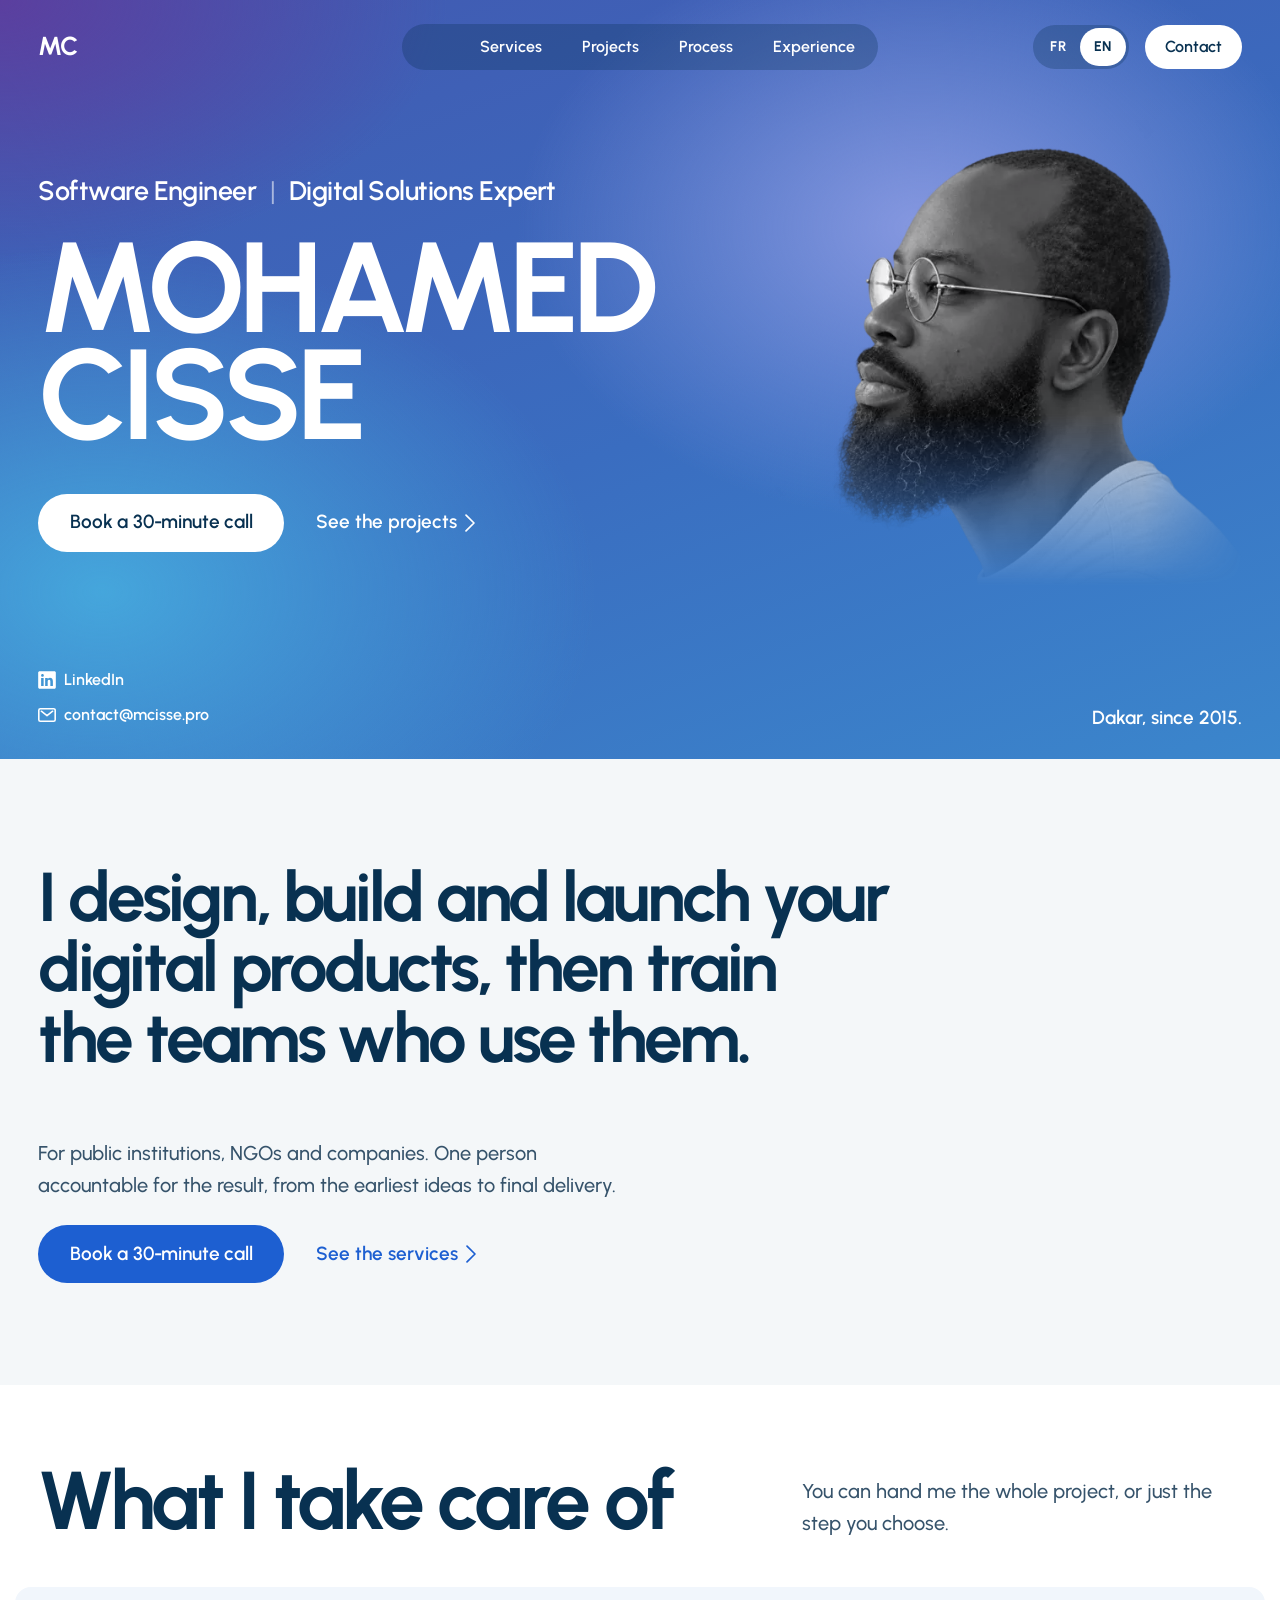
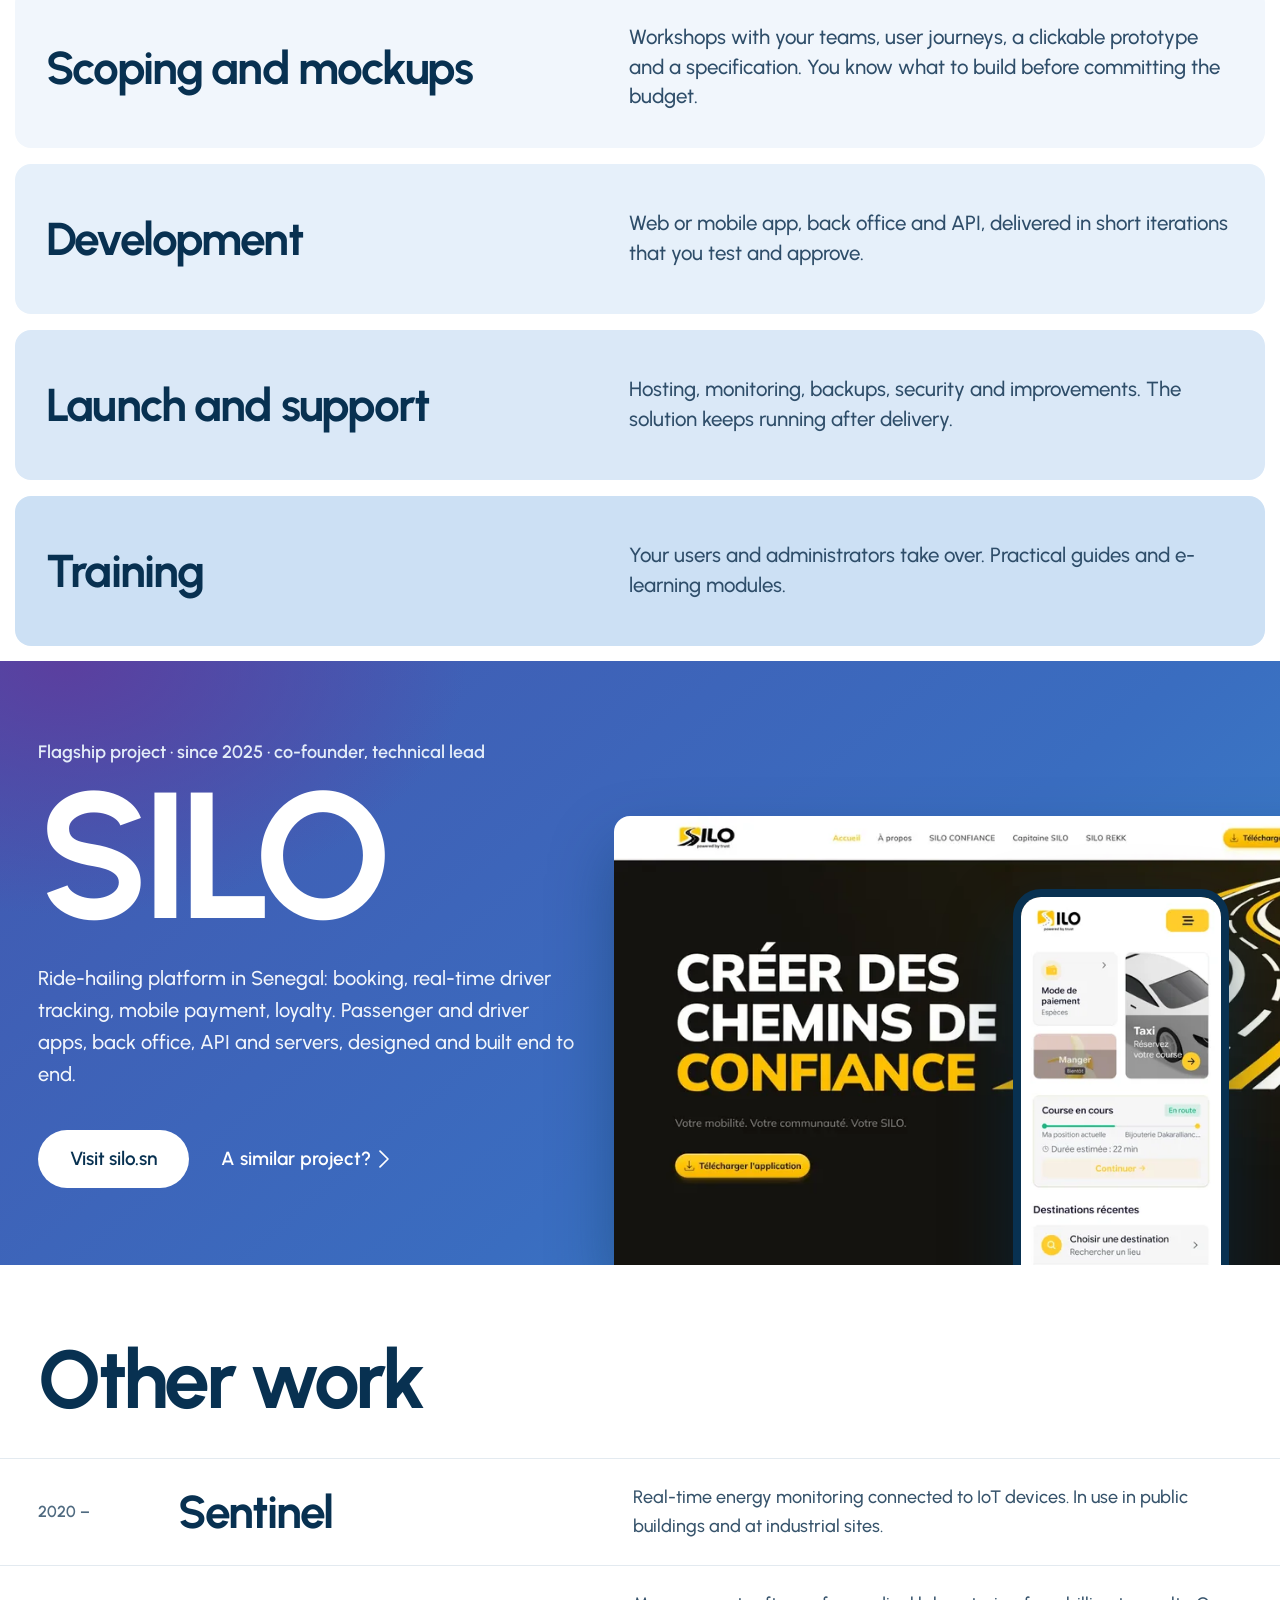
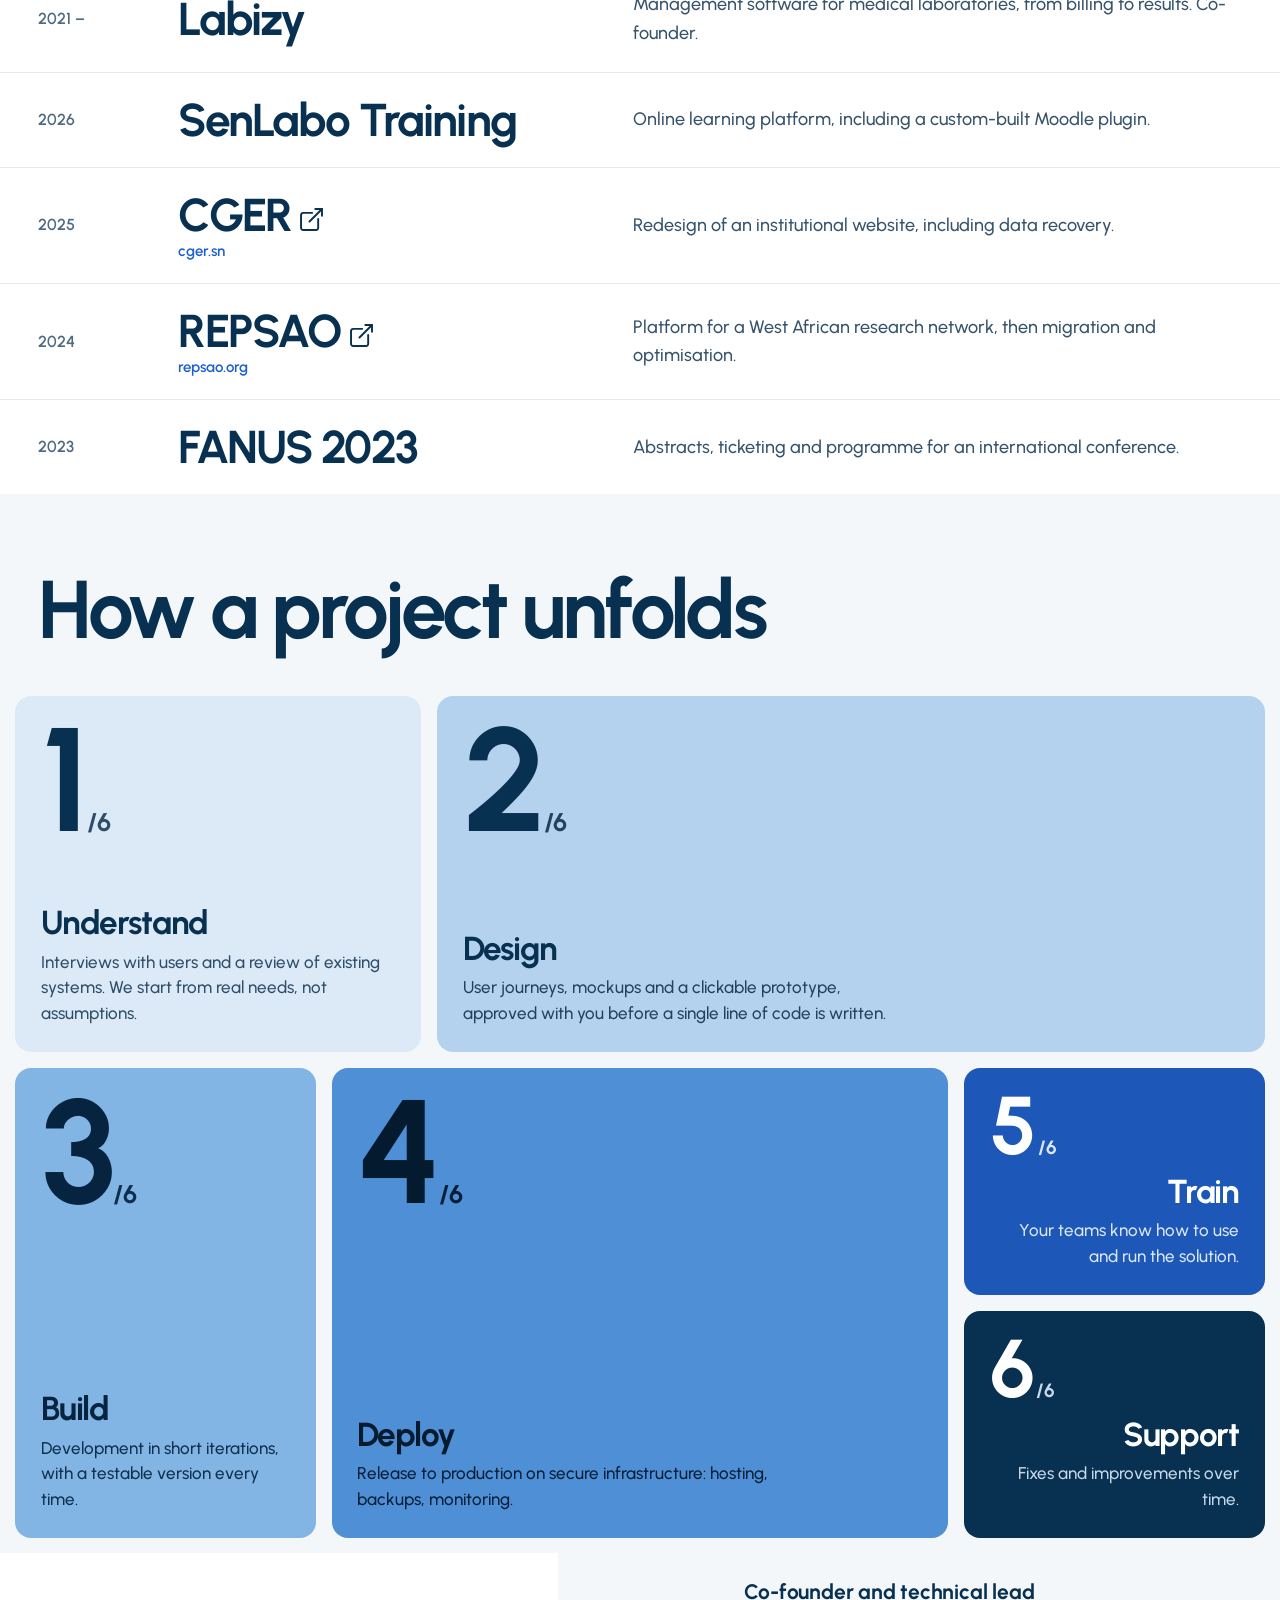
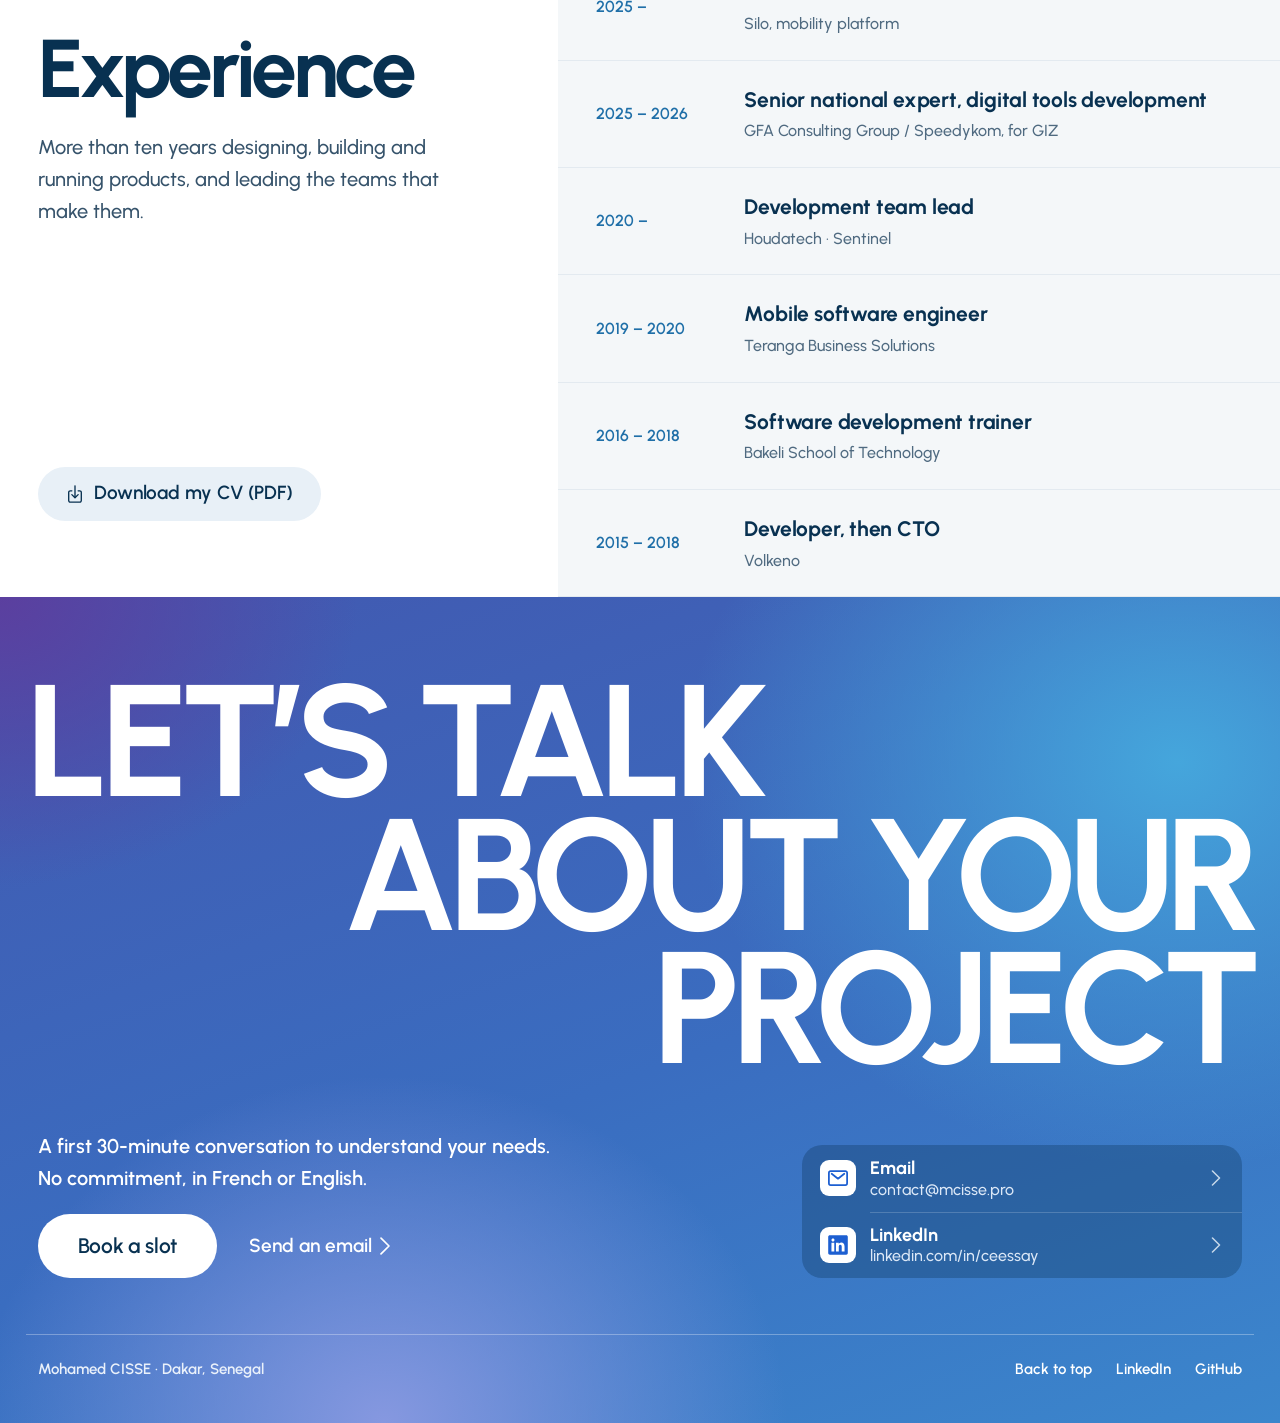
==== commit ff409ed8: "Silo : capture de l'application passager à la place de l'application chauffeur" ====
--- a/en/index.html
+++ b/en/index.html
@@ -66,31 +66,6 @@
 @media (max-width:380px){.tabbar{gap:6px!important;left:8px!important;right:8px!important}.tabbar .tab{font-size:10px!important;letter-spacing:-0.02em!important;padding-left:0!important;padding-right:0!important}.tabbar>a.tab{flex-basis:52px!important;width:52px!important;height:52px!important}}
 .ic-on{display:none}[aria-current] .ic-off{display:none}[aria-current] .ic-on{display:inline}
 html[data-section="offre"] [data-nav="offre"]:not(.cta){color:#1D5FD1!important;background-color:rgba(29,95,209,.13)!important}html[data-section="projets"] [data-nav="projets"]:not(.cta){color:#1D5FD1!important;background-color:rgba(29,95,209,.13)!important}html[data-section="methode"] [data-nav="methode"]:not(.cta){color:#1D5FD1!important;background-color:rgba(29,95,209,.13)!important}html[data-section="parcours"] [data-nav="parcours"]:not(.cta){color:#1D5FD1!important;background-color:rgba(29,95,209,.13)!important}html[data-section="contact"] .tab[data-nav="contact"]{color:#FFFFFF!important;background:#1D5FD1!important}html[data-section="contact"] .bar [data-top]{color:#1D5FD1!important;background-color:rgba(29,95,209,.13)!important}
-.line>span{display:block}
-.bar,.tabbar>div.glass{position:relative}
-.bar a,.tabbar .tab{position:relative;z-index:1}
-.pill{position:absolute;left:0;top:0;border-radius:999px;background:rgba(29,95,209,.13);opacity:0;pointer-events:none;transition:opacity .2s ease}
-html.pill-ready .bar a.item[aria-current],html.pill-ready[data-section="contact"] .bar a[data-top],html.pill-ready .tabbar div.glass .tab[aria-current]{background-color:transparent!important}
-.more svg,.row>svg,h3 .plain svg{transition:transform .2s cubic-bezier(.22,.8,.24,1)}
-@keyframes rise{from{transform:translateY(105%)}}
-@keyframes fade-up{from{opacity:0;transform:translateY(12px)}}
-@keyframes settle{from{transform:scale(1.04)}}
-@media (prefers-reduced-motion:no-preference){
-.pill{transition:opacity .2s ease,transform .4s cubic-bezier(.22,.8,.24,1),width .4s cubic-bezier(.22,.8,.24,1)}
-.more:hover svg,.row:hover>svg{transform:translateX(3px)}
-h3 .plain:hover svg{transform:translate(2px,-2px)}
-.line{clip-path:inset(-50% -10% 0 -10%)}
-#top h1 .line>span{animation:rise .9s cubic-bezier(.22,.8,.24,1) .08s both}
-#top h1 .line+.line>span{animation-delay:.16s}
-.hero-kicker{animation:fade-up .6s cubic-bezier(.22,.8,.24,1) both}
-#top h1+.ctas{animation:fade-up .6s cubic-bezier(.22,.8,.24,1) .42s both}
-.hero-portrait{animation:settle 1.2s cubic-bezier(.22,.8,.24,1) both}
-html.motion h2[data-reveal] .line>span{transform:translateY(105%)}
-html.motion h2[data-reveal].in .line>span{transform:none;transition:transform .9s cubic-bezier(.22,.8,.24,1)}
-html.motion h2[data-reveal].in .line+.line>span{transition-delay:.09s}
-html.motion [data-reveal]>li{opacity:0;translate:0 28px}
-html.motion [data-reveal]>li.in{opacity:1;translate:none;transition:opacity .5s ease var(--d,0s),translate .7s cubic-bezier(.22,.8,.24,1) var(--d,0s),transform .35s cubic-bezier(.2,.8,.2,1)}
-}
 @media (max-width:820px){.topbar{display:flex!important;justify-content:space-between}.ctas{align-self:stretch!important;flex-direction:column;justify-content:center!important;align-items:center!important}.cta-solo{align-self:center!important}.topbar nav.seg{display:none!important}html.js .stickybar,.stickybar{display:none!important}.tabbar{display:flex}.pagefoot{padding-bottom:112px!important}.bento{grid-template-columns:1fr}.bento>.tile{grid-column:auto!important;grid-row:auto!important;min-height:200px}}
 </style>
 
@@ -119,10 +94,10 @@
 
     <div style="flex-grow: 1; display: flex; flex-wrap: wrap; align-items: stretch">
       <div style="flex: 1 1 560px; min-width: 0; position: relative; z-index: 1; padding: clamp(16px, 2vw, 32px) clamp(20px, 3vw, 48px) clamp(40px, 4.5vw, 64px); display: flex; flex-direction: column; justify-content: center">
-        <p class="hero-kicker" style="margin: 0; max-width: 24em; font-size: clamp(22px, 2.1vw, 30px); line-height: 1.25; font-weight: 600; letter-spacing: -0.02em"><span style="white-space: nowrap">Software Engineer</span> <span aria-hidden="true" style="opacity: 0.55; font-weight: 400; margin: 0 0.3em">|</span> <span style="white-space: nowrap">Digital Solutions Expert</span></p>
+        <p style="margin: 0; max-width: 24em; font-size: clamp(22px, 2.1vw, 30px); line-height: 1.25; font-weight: 600; letter-spacing: -0.02em"><span style="white-space: nowrap">Software Engineer</span> <span aria-hidden="true" style="opacity: 0.55; font-weight: 400; margin: 0 0.3em">|</span> <span style="white-space: nowrap">Digital Solutions Expert</span></p>
         <h1 style="margin: clamp(16px, 2vw, 28px) 0 0; font-weight: 700; font-size: clamp(56px, 10vw, 168px); line-height: 0.84; letter-spacing: -0.05em; text-transform: uppercase">
-          <span class="line" style="display: block"><span>Mohamed</span></span>
-          <span class="line" style="display: block"><span>CISSE</span></span>
+          <span style="display: block">Mohamed</span>
+          <span style="display: block">CISSE</span>
         </h1>
         <div class="ctas" style="margin-top: clamp(32px, 3.5vw, 48px); display: flex; flex-wrap: wrap; gap: 16px 32px; align-items: center">
           <a href="https://cal.com/mcisse" target="_blank" rel="noopener" class="cta cta-white" style="color: #083151; background: #FFFFFF; font-weight: 600; font-size: 19px; letter-spacing: -0.01em; text-decoration: none; border-radius: 999px; padding: 0 32px; min-height: 58px; display: inline-flex; align-items: center">Book a 30-minute call</a>
@@ -130,7 +105,7 @@
         </div>
       </div>
       <div style="flex: 1 1 420px; min-width: 0; min-height: 360px; padding: clamp(16px, 2vw, 32px) clamp(12px, 2vw, 40px) clamp(24px, 3vw, 40px) 0; box-sizing: border-box; display: flex; align-items: center; justify-content: center">
-        <img class="hero-portrait" src="/img/portrait-profil-1200.webp" alt="Profile portrait of Mohamed CISSE" width="1200" height="1200" fetchpriority="high" srcset="/img/portrait-profil-600.webp 600w, /img/portrait-profil-900.webp 900w, /img/portrait-profil-1200.webp 1200w" sizes="(max-width: 612px) calc(100vw - 12px), (max-width: 1050px) 600px, (max-width: 1490px) calc(45vw - 70px), 600px" style="display: block; width: 100%; max-width: 600px; height: auto; max-height: 600px; object-fit: contain; object-position: center; -webkit-mask-image: linear-gradient(to bottom, #000 58%, rgba(0, 0, 0, 0) 92%), linear-gradient(to left, rgba(0, 0, 0, 0) 2%, #000 22%); -webkit-mask-composite: source-in; mask-image: linear-gradient(to bottom, #000 58%, rgba(0, 0, 0, 0) 92%), linear-gradient(to left, rgba(0, 0, 0, 0) 2%, #000 22%); mask-composite: intersect">
+        <img src="/img/portrait-profil-1200.webp" alt="Profile portrait of Mohamed CISSE" width="1200" height="1200" fetchpriority="high" srcset="/img/portrait-profil-600.webp 600w, /img/portrait-profil-900.webp 900w, /img/portrait-profil-1200.webp 1200w" sizes="(max-width: 612px) calc(100vw - 12px), (max-width: 1050px) 600px, (max-width: 1490px) calc(45vw - 70px), 600px" style="display: block; width: 100%; max-width: 600px; height: auto; max-height: 600px; object-fit: contain; object-position: center; -webkit-mask-image: linear-gradient(to bottom, #000 58%, rgba(0, 0, 0, 0) 92%), linear-gradient(to left, rgba(0, 0, 0, 0) 2%, #000 22%); -webkit-mask-composite: source-in; mask-image: linear-gradient(to bottom, #000 58%, rgba(0, 0, 0, 0) 92%), linear-gradient(to left, rgba(0, 0, 0, 0) 2%, #000 22%); mask-composite: intersect">
       </div>
     </div>
     <div style="position: relative; z-index: 1; padding: 0 clamp(20px, 3vw, 48px) 28px; display: flex; flex-wrap: wrap; gap: 16px 48px; justify-content: space-between; align-items: flex-end">
@@ -203,7 +178,7 @@
     </div>
     <div style="flex: 1.25 1 520px; min-width: 0; position: relative; min-height: clamp(300px, 42vw, 560px)">
       <img loading="lazy" src="/img/silo-site.webp" srcset="/img/silo-site-700.webp 700w, /img/silo-site-900.webp 900w, /img/silo-site.webp 1200w" sizes="(max-width: 980px) 118vw, 62vw" alt="Silo website" style="position: absolute; left: 0; bottom: 0; width: 118%; height: auto; display: block; border-radius: 16px 0 0 0; box-shadow: 0 32px 64px rgba(8, 49, 81, 0.4)">
-      <img loading="lazy" src="/img/silo-chauffeur.webp" srcset="/img/silo-chauffeur-240.webp 240w, /img/silo-chauffeur.webp 420w" sizes="(max-width: 820px) 30vw, 14vw" alt="Silo driver app" style="position: absolute; right: clamp(20px, 4vw, 72px); bottom: -40px; width: 30%; aspect-ratio: 9 / 18; object-fit: cover; object-position: top; display: block; border-radius: 28px; border: 8px solid #083151; box-shadow: 0 32px 64px rgba(8, 49, 81, 0.5)">
+      <img loading="lazy" src="/img/silo-passager-420.webp" srcset="/img/silo-passager-240.webp 240w, /img/silo-passager-420.webp 420w, /img/silo-passager-640.webp 640w" sizes="(max-width: 980px) 30vw, 16vw" alt="Silo passenger app" style="position: absolute; right: clamp(20px, 4vw, 72px); bottom: -40px; width: 30%; aspect-ratio: 9 / 18; object-fit: cover; object-position: top; display: block; border-radius: 28px; border: 8px solid #083151; box-shadow: 0 32px 64px rgba(8, 49, 81, 0.5)">
     </div>
   </section>
 
@@ -245,7 +220,7 @@
 
   <section id="methode" style="box-sizing: border-box; background: #F4F7F9; padding: clamp(56px, 6vw, 96px) clamp(12px, 1.2vw, 16px) clamp(12px, 1.2vw, 16px)">
     <h2 style="margin: 0; padding: 0 clamp(8px, 1.8vw, 32px) 48px; font-size: clamp(44px, 6.4vw, 104px); line-height: 0.94; font-weight: 700; letter-spacing: -0.045em; max-width: 11em">How a project unfolds</h2>
-    <ol class="bento" data-reveal style="margin: 0; padding: 0; list-style: none">
+    <ol class="bento" style="margin: 0; padding: 0; list-style: none">
       <li class="tile" style="grid-column: span 4; grid-row: span 2; background: #DCEAF7; color: #083151; border-radius: 16px; padding: clamp(20px, 2vw, 28px); display: flex; flex-direction: column; justify-content: space-between; gap: 16px 24px; overflow: hidden">
         <p style="margin: 0; display: flex; align-items: baseline; gap: 6px; line-height: 0.8; font-weight: 700"><span style="font-size: clamp(104px, 11.5vw, 184px); letter-spacing: -0.06em; font-variant-numeric: tabular-nums">1</span><span style="font-size: clamp(22px, 2vw, 30px); letter-spacing: -0.02em; color: #2E4D69">/6</span><span style="position: absolute; width: 1px; height: 1px; overflow: hidden; clip: rect(0 0 0 0); white-space: nowrap">Step 1 of 6</span></p>
         <div style="flex: 0 0 auto; min-width: 0">
@@ -335,7 +310,7 @@
   </section>
 
   <section id="contact" style="box-sizing: border-box; color: #FFFFFF; background: radial-gradient(55% 70% at 92% 20%, #45A6DC 0%, rgba(69, 166, 220, 0) 70%), radial-gradient(45% 60% at 30% 100%, #8698E0 0%, rgba(134, 152, 224, 0) 70%), radial-gradient(40% 50% at 0% 0%, #5B3F9F 0%, rgba(91, 63, 159, 0) 70%), linear-gradient(160deg, #4258B0 0%, #3A6DC0 55%, #3B86CC 100%); padding: clamp(56px, 6vw, 96px) clamp(16px, 2vw, 32px) 32px; display: flex; flex-direction: column; justify-content: space-between; gap: 56px">
-    <h2 data-reveal style="margin: 0; font-size: clamp(56px, 12.4vw, 190px); line-height: 0.84; font-weight: 700; letter-spacing: -0.05em; text-transform: uppercase"><span class="line" style="display: block"><span>Let’s talk</span></span><span class="line" style="display: block; text-align: right"><span>about your project</span></span></h2>
+    <h2 style="margin: 0; font-size: clamp(56px, 12.4vw, 190px); line-height: 0.84; font-weight: 700; letter-spacing: -0.05em; text-transform: uppercase"><span style="display: block">Let’s talk</span><span style="display: block; text-align: right">about your project</span></h2>
     <div style="display: flex; flex-wrap: wrap; gap: 32px 64px; align-items: flex-end; justify-content: space-between; padding: 0 clamp(4px, 1vw, 16px)">
       <div style="flex: 1 1 420px; display: flex; flex-direction: column; gap: 20px; align-items: flex-start">
         <p style="margin: 0; max-width: 26em; font-size: 20px; font-weight: 600">A first 30-minute conversation to understand your needs. No commitment, in French or English.</p>
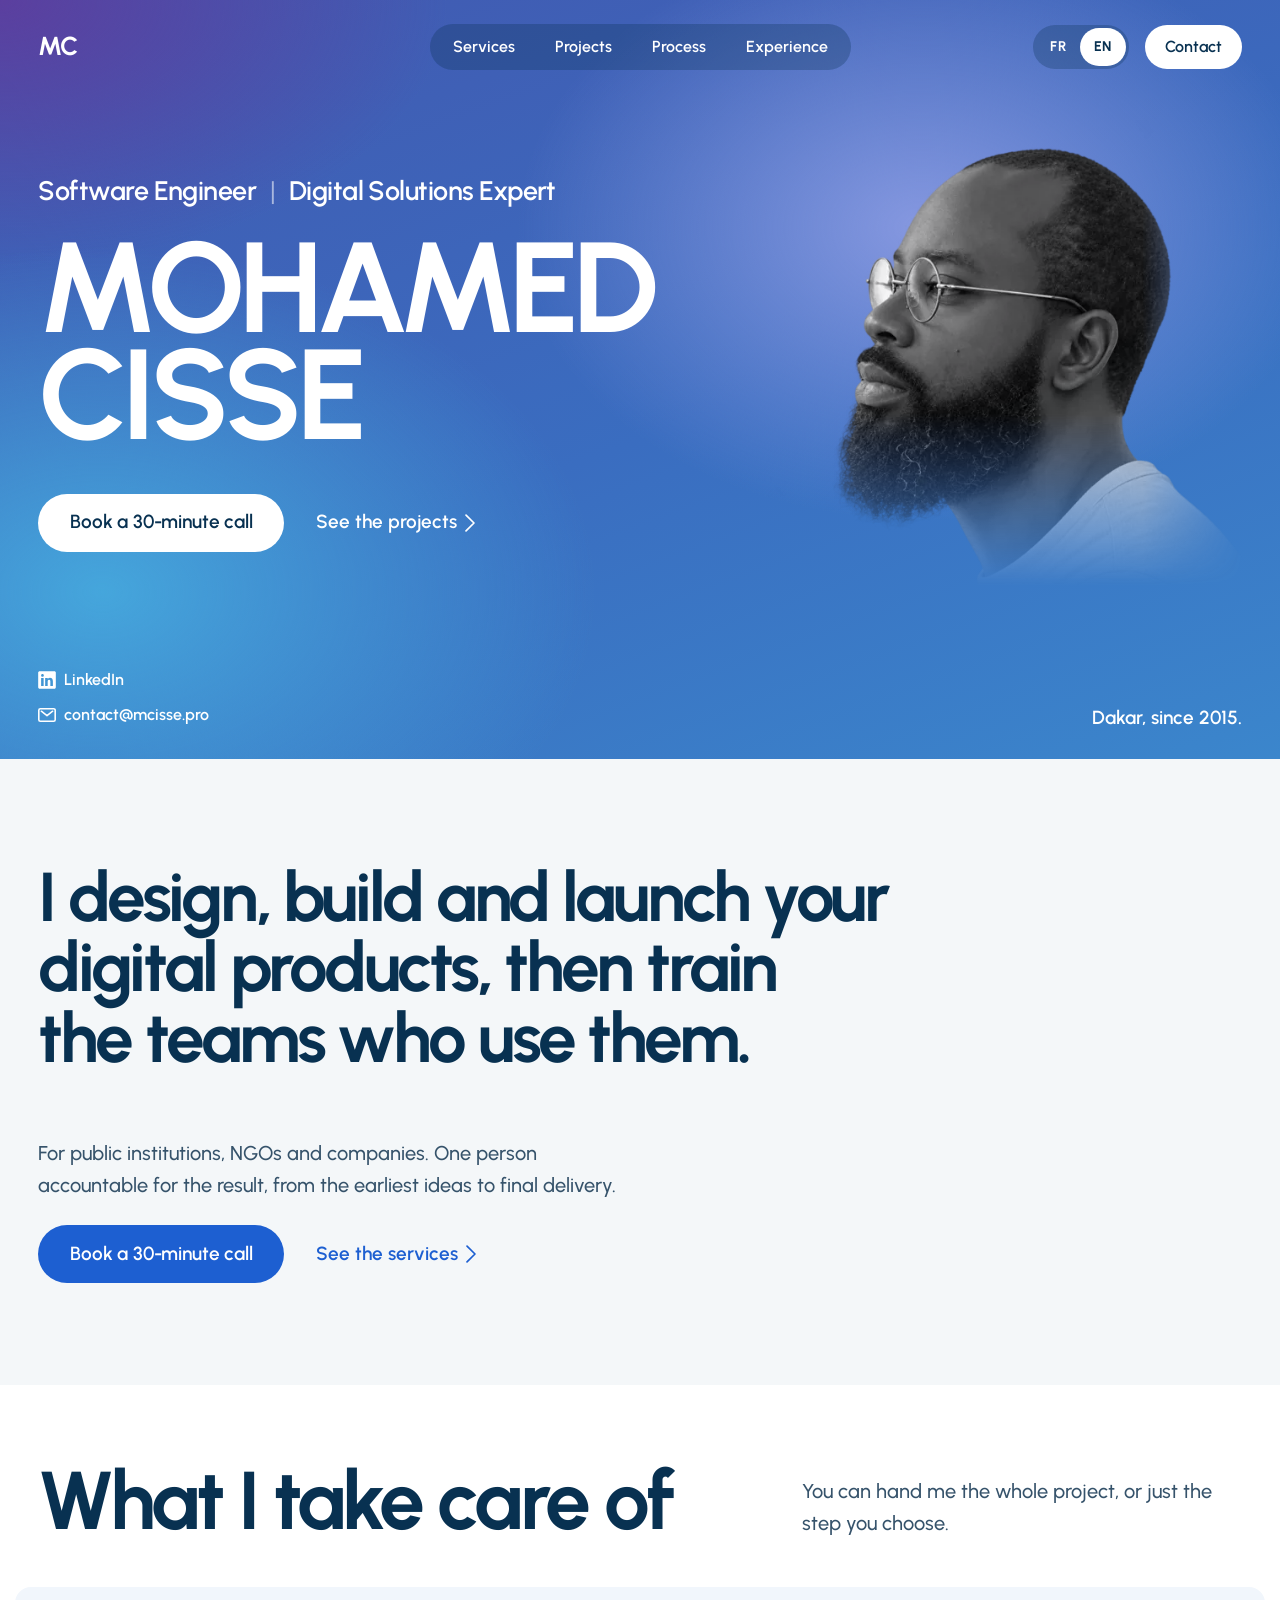
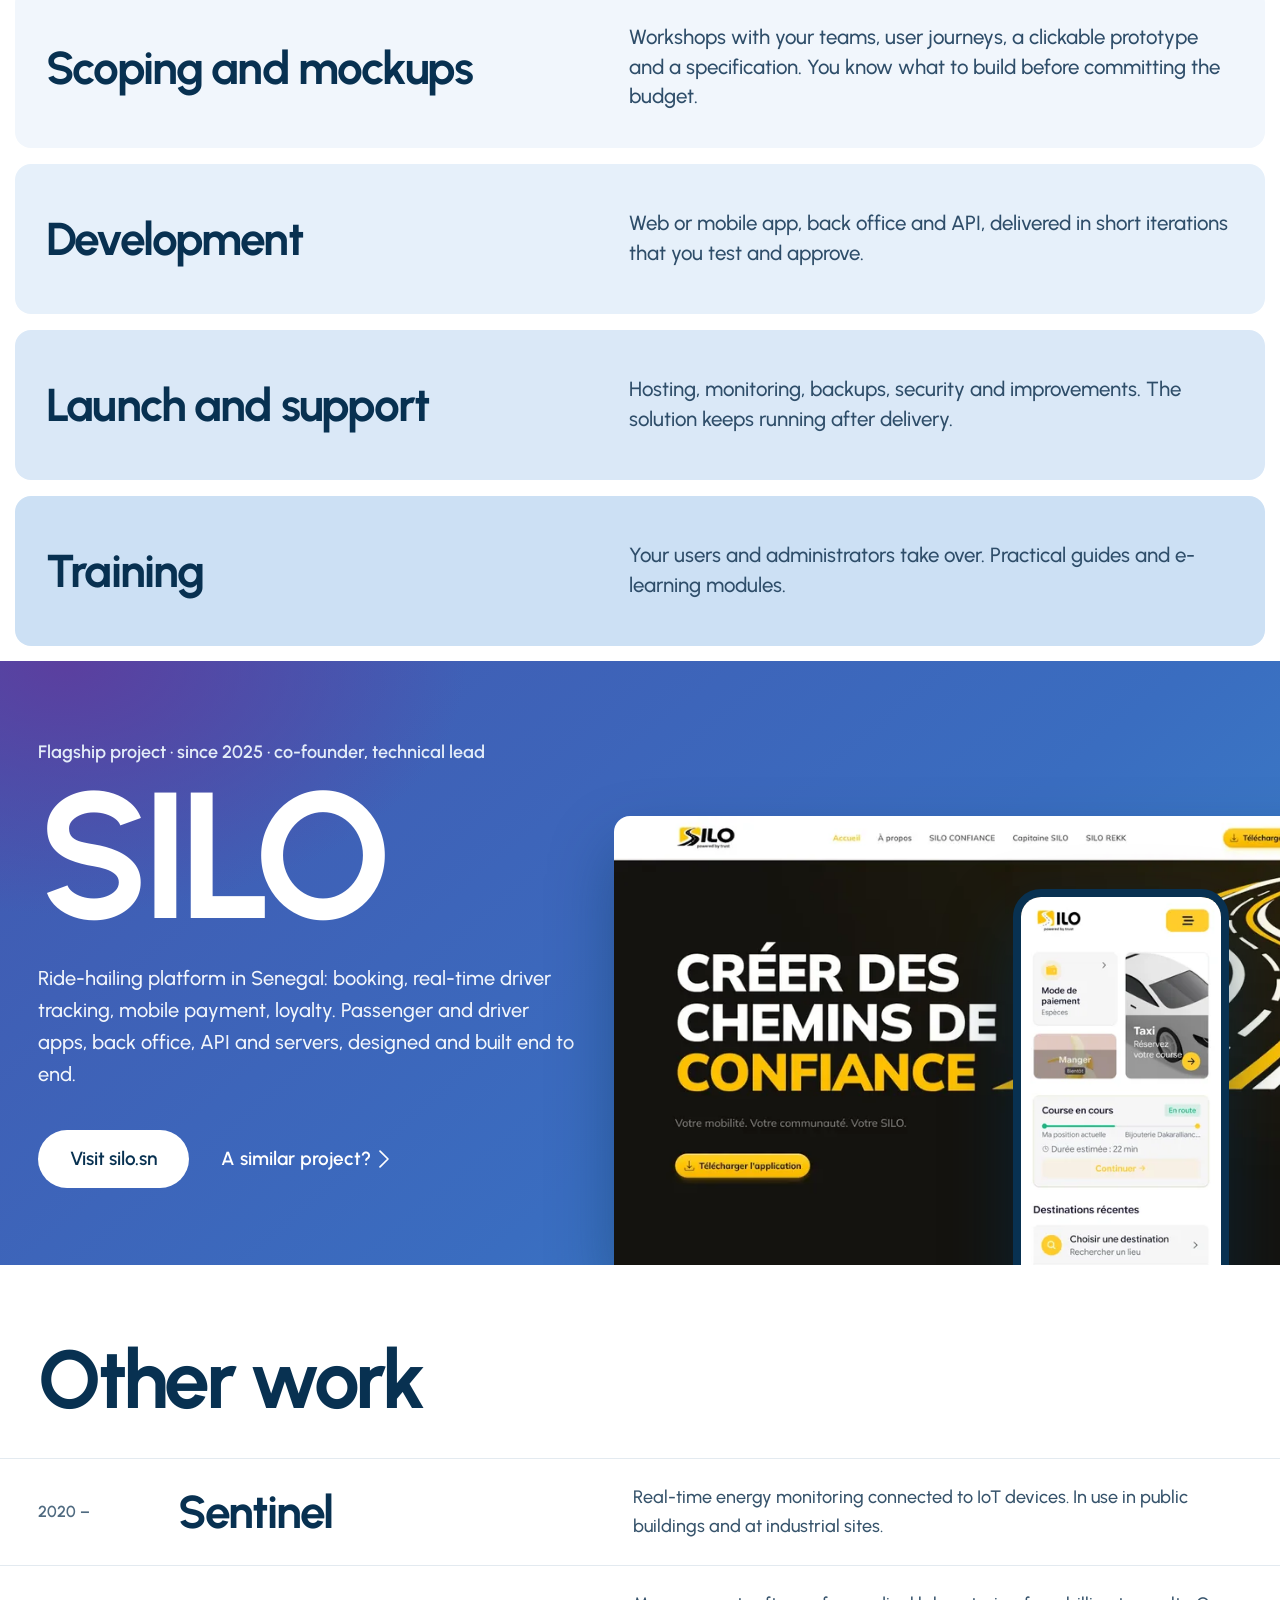
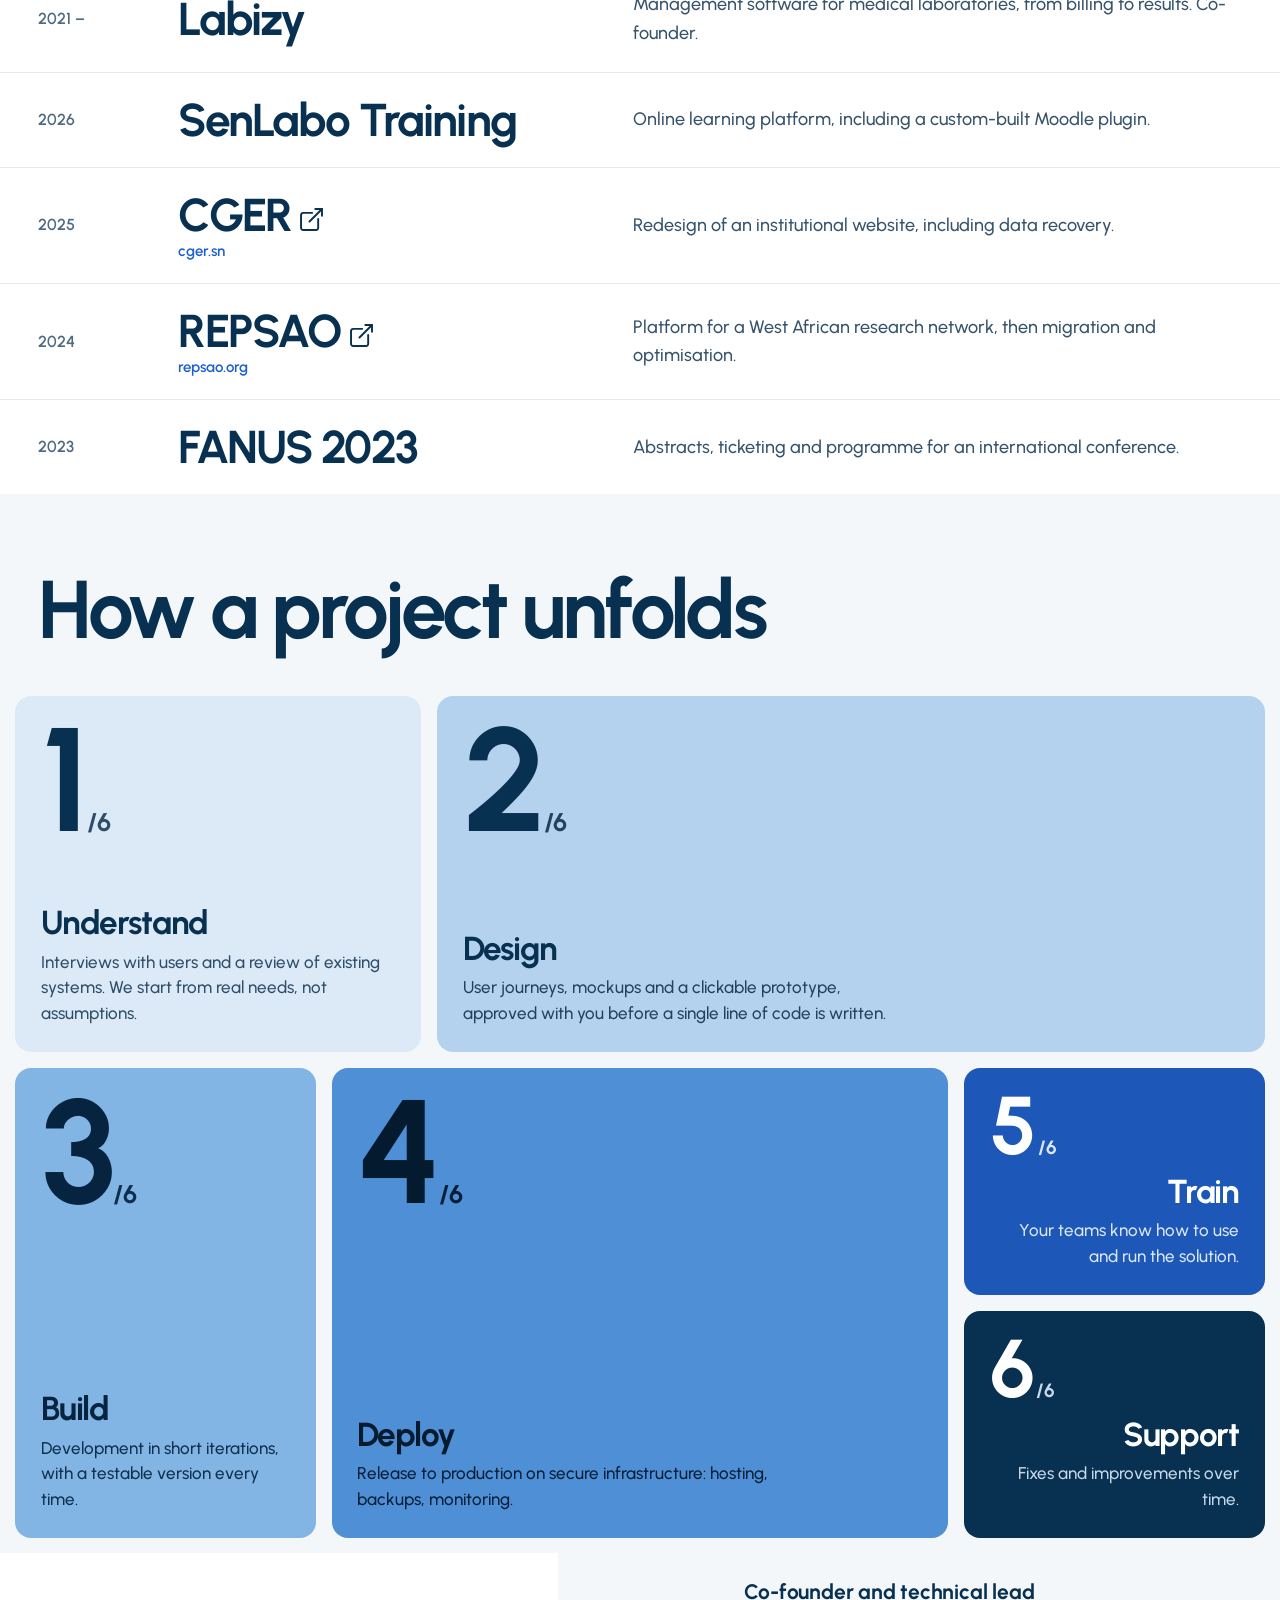
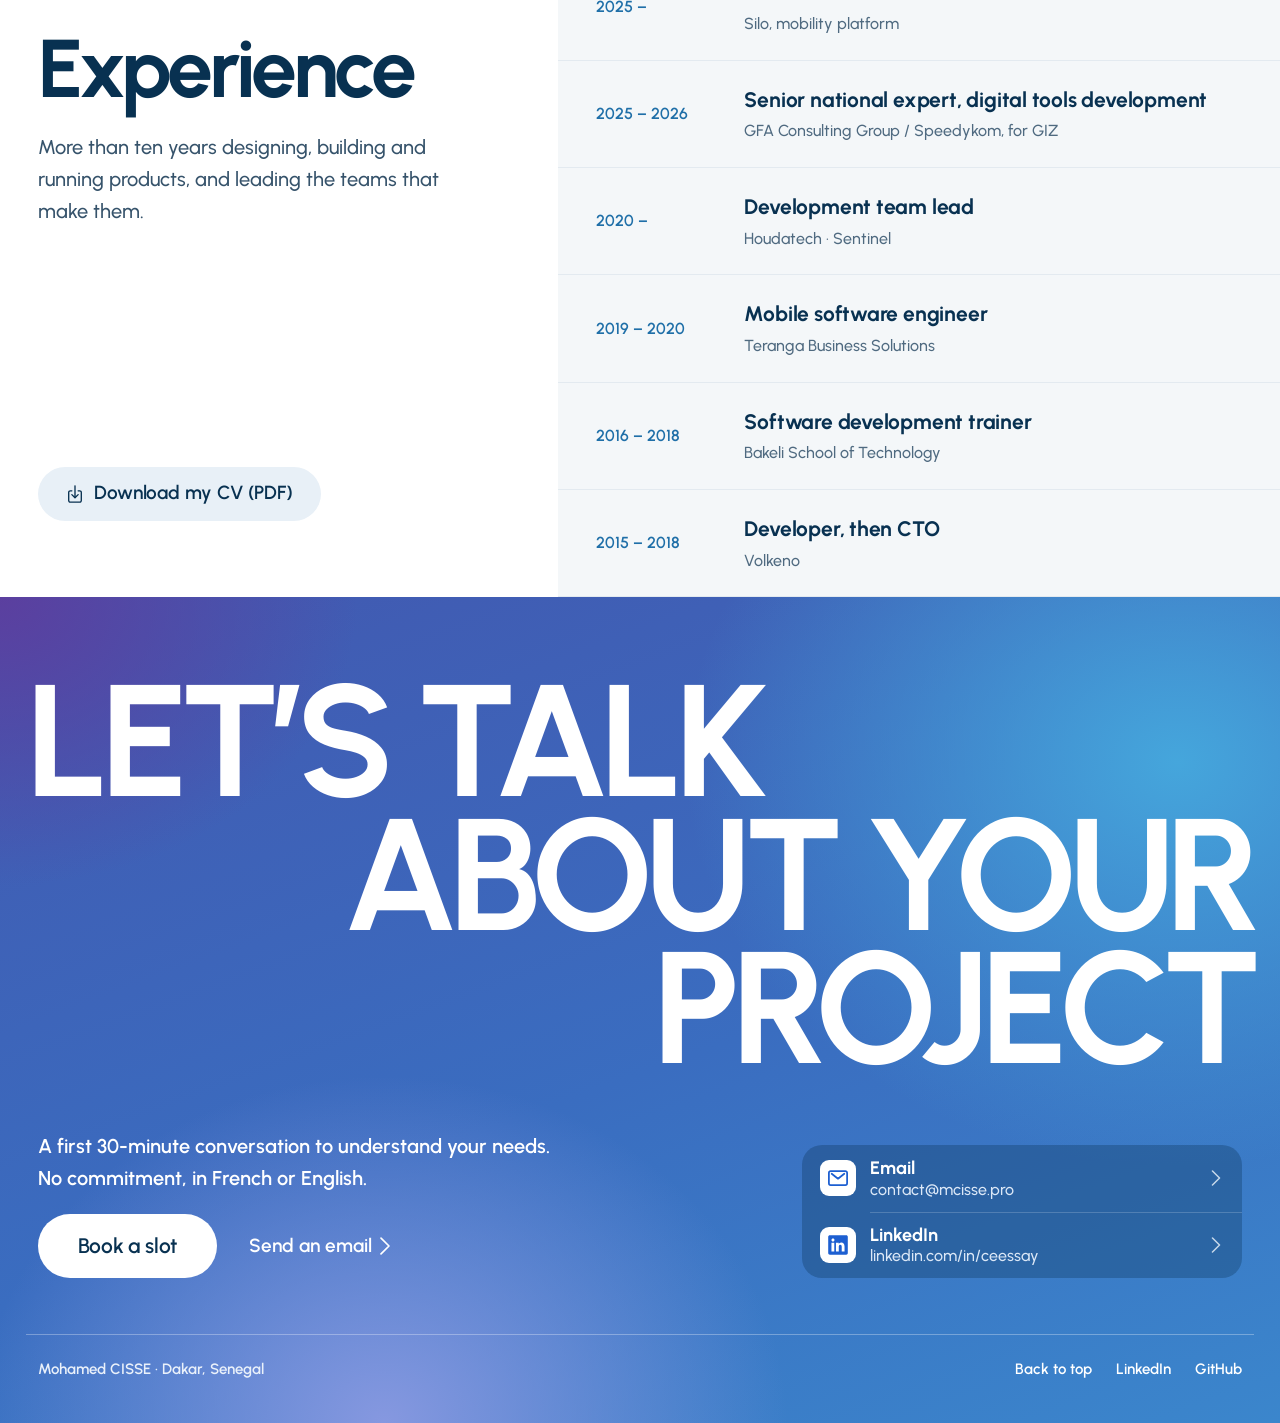
==== commit 41ed45ec: "Rétablit les animations de dc491b5 écrasées par la reconstruction (seule l'image Silo change)" ====
--- a/en/index.html
+++ b/en/index.html
@@ -66,6 +66,31 @@
 @media (max-width:380px){.tabbar{gap:6px!important;left:8px!important;right:8px!important}.tabbar .tab{font-size:10px!important;letter-spacing:-0.02em!important;padding-left:0!important;padding-right:0!important}.tabbar>a.tab{flex-basis:52px!important;width:52px!important;height:52px!important}}
 .ic-on{display:none}[aria-current] .ic-off{display:none}[aria-current] .ic-on{display:inline}
 html[data-section="offre"] [data-nav="offre"]:not(.cta){color:#1D5FD1!important;background-color:rgba(29,95,209,.13)!important}html[data-section="projets"] [data-nav="projets"]:not(.cta){color:#1D5FD1!important;background-color:rgba(29,95,209,.13)!important}html[data-section="methode"] [data-nav="methode"]:not(.cta){color:#1D5FD1!important;background-color:rgba(29,95,209,.13)!important}html[data-section="parcours"] [data-nav="parcours"]:not(.cta){color:#1D5FD1!important;background-color:rgba(29,95,209,.13)!important}html[data-section="contact"] .tab[data-nav="contact"]{color:#FFFFFF!important;background:#1D5FD1!important}html[data-section="contact"] .bar [data-top]{color:#1D5FD1!important;background-color:rgba(29,95,209,.13)!important}
+.line>span{display:block}
+.bar,.tabbar>div.glass{position:relative}
+.bar a,.tabbar .tab{position:relative;z-index:1}
+.pill{position:absolute;left:0;top:0;border-radius:999px;background:rgba(29,95,209,.13);opacity:0;pointer-events:none;transition:opacity .2s ease}
+html.pill-ready .bar a.item[aria-current],html.pill-ready[data-section="contact"] .bar a[data-top],html.pill-ready .tabbar div.glass .tab[aria-current]{background-color:transparent!important}
+.more svg,.row>svg,h3 .plain svg{transition:transform .2s cubic-bezier(.22,.8,.24,1)}
+@keyframes rise{from{transform:translateY(105%)}}
+@keyframes fade-up{from{opacity:0;transform:translateY(12px)}}
+@keyframes settle{from{transform:scale(1.04)}}
+@media (prefers-reduced-motion:no-preference){
+.pill{transition:opacity .2s ease,transform .4s cubic-bezier(.22,.8,.24,1),width .4s cubic-bezier(.22,.8,.24,1)}
+.more:hover svg,.row:hover>svg{transform:translateX(3px)}
+h3 .plain:hover svg{transform:translate(2px,-2px)}
+.line{clip-path:inset(-50% -10% 0 -10%)}
+#top h1 .line>span{animation:rise .9s cubic-bezier(.22,.8,.24,1) .08s both}
+#top h1 .line+.line>span{animation-delay:.16s}
+.hero-kicker{animation:fade-up .6s cubic-bezier(.22,.8,.24,1) both}
+#top h1+.ctas{animation:fade-up .6s cubic-bezier(.22,.8,.24,1) .42s both}
+.hero-portrait{animation:settle 1.2s cubic-bezier(.22,.8,.24,1) both}
+html.motion h2[data-reveal] .line>span{transform:translateY(105%)}
+html.motion h2[data-reveal].in .line>span{transform:none;transition:transform .9s cubic-bezier(.22,.8,.24,1)}
+html.motion h2[data-reveal].in .line+.line>span{transition-delay:.09s}
+html.motion [data-reveal]>li{opacity:0;translate:0 28px}
+html.motion [data-reveal]>li.in{opacity:1;translate:none;transition:opacity .5s ease var(--d,0s),translate .7s cubic-bezier(.22,.8,.24,1) var(--d,0s),transform .35s cubic-bezier(.2,.8,.2,1)}
+}
 @media (max-width:820px){.topbar{display:flex!important;justify-content:space-between}.ctas{align-self:stretch!important;flex-direction:column;justify-content:center!important;align-items:center!important}.cta-solo{align-self:center!important}.topbar nav.seg{display:none!important}html.js .stickybar,.stickybar{display:none!important}.tabbar{display:flex}.pagefoot{padding-bottom:112px!important}.bento{grid-template-columns:1fr}.bento>.tile{grid-column:auto!important;grid-row:auto!important;min-height:200px}}
 </style>
 
@@ -94,10 +119,10 @@
 
     <div style="flex-grow: 1; display: flex; flex-wrap: wrap; align-items: stretch">
       <div style="flex: 1 1 560px; min-width: 0; position: relative; z-index: 1; padding: clamp(16px, 2vw, 32px) clamp(20px, 3vw, 48px) clamp(40px, 4.5vw, 64px); display: flex; flex-direction: column; justify-content: center">
-        <p style="margin: 0; max-width: 24em; font-size: clamp(22px, 2.1vw, 30px); line-height: 1.25; font-weight: 600; letter-spacing: -0.02em"><span style="white-space: nowrap">Software Engineer</span> <span aria-hidden="true" style="opacity: 0.55; font-weight: 400; margin: 0 0.3em">|</span> <span style="white-space: nowrap">Digital Solutions Expert</span></p>
+        <p class="hero-kicker" style="margin: 0; max-width: 24em; font-size: clamp(22px, 2.1vw, 30px); line-height: 1.25; font-weight: 600; letter-spacing: -0.02em"><span style="white-space: nowrap">Software Engineer</span> <span aria-hidden="true" style="opacity: 0.55; font-weight: 400; margin: 0 0.3em">|</span> <span style="white-space: nowrap">Digital Solutions Expert</span></p>
         <h1 style="margin: clamp(16px, 2vw, 28px) 0 0; font-weight: 700; font-size: clamp(56px, 10vw, 168px); line-height: 0.84; letter-spacing: -0.05em; text-transform: uppercase">
-          <span style="display: block">Mohamed</span>
-          <span style="display: block">CISSE</span>
+          <span class="line" style="display: block"><span>Mohamed</span></span>
+          <span class="line" style="display: block"><span>CISSE</span></span>
         </h1>
         <div class="ctas" style="margin-top: clamp(32px, 3.5vw, 48px); display: flex; flex-wrap: wrap; gap: 16px 32px; align-items: center">
           <a href="https://cal.com/mcisse" target="_blank" rel="noopener" class="cta cta-white" style="color: #083151; background: #FFFFFF; font-weight: 600; font-size: 19px; letter-spacing: -0.01em; text-decoration: none; border-radius: 999px; padding: 0 32px; min-height: 58px; display: inline-flex; align-items: center">Book a 30-minute call</a>
@@ -105,7 +130,7 @@
         </div>
       </div>
       <div style="flex: 1 1 420px; min-width: 0; min-height: 360px; padding: clamp(16px, 2vw, 32px) clamp(12px, 2vw, 40px) clamp(24px, 3vw, 40px) 0; box-sizing: border-box; display: flex; align-items: center; justify-content: center">
-        <img src="/img/portrait-profil-1200.webp" alt="Profile portrait of Mohamed CISSE" width="1200" height="1200" fetchpriority="high" srcset="/img/portrait-profil-600.webp 600w, /img/portrait-profil-900.webp 900w, /img/portrait-profil-1200.webp 1200w" sizes="(max-width: 612px) calc(100vw - 12px), (max-width: 1050px) 600px, (max-width: 1490px) calc(45vw - 70px), 600px" style="display: block; width: 100%; max-width: 600px; height: auto; max-height: 600px; object-fit: contain; object-position: center; -webkit-mask-image: linear-gradient(to bottom, #000 58%, rgba(0, 0, 0, 0) 92%), linear-gradient(to left, rgba(0, 0, 0, 0) 2%, #000 22%); -webkit-mask-composite: source-in; mask-image: linear-gradient(to bottom, #000 58%, rgba(0, 0, 0, 0) 92%), linear-gradient(to left, rgba(0, 0, 0, 0) 2%, #000 22%); mask-composite: intersect">
+        <img class="hero-portrait" src="/img/portrait-profil-1200.webp" alt="Profile portrait of Mohamed CISSE" width="1200" height="1200" fetchpriority="high" srcset="/img/portrait-profil-600.webp 600w, /img/portrait-profil-900.webp 900w, /img/portrait-profil-1200.webp 1200w" sizes="(max-width: 612px) calc(100vw - 12px), (max-width: 1050px) 600px, (max-width: 1490px) calc(45vw - 70px), 600px" style="display: block; width: 100%; max-width: 600px; height: auto; max-height: 600px; object-fit: contain; object-position: center; -webkit-mask-image: linear-gradient(to bottom, #000 58%, rgba(0, 0, 0, 0) 92%), linear-gradient(to left, rgba(0, 0, 0, 0) 2%, #000 22%); -webkit-mask-composite: source-in; mask-image: linear-gradient(to bottom, #000 58%, rgba(0, 0, 0, 0) 92%), linear-gradient(to left, rgba(0, 0, 0, 0) 2%, #000 22%); mask-composite: intersect">
       </div>
     </div>
     <div style="position: relative; z-index: 1; padding: 0 clamp(20px, 3vw, 48px) 28px; display: flex; flex-wrap: wrap; gap: 16px 48px; justify-content: space-between; align-items: flex-end">
@@ -220,7 +245,7 @@
 
   <section id="methode" style="box-sizing: border-box; background: #F4F7F9; padding: clamp(56px, 6vw, 96px) clamp(12px, 1.2vw, 16px) clamp(12px, 1.2vw, 16px)">
     <h2 style="margin: 0; padding: 0 clamp(8px, 1.8vw, 32px) 48px; font-size: clamp(44px, 6.4vw, 104px); line-height: 0.94; font-weight: 700; letter-spacing: -0.045em; max-width: 11em">How a project unfolds</h2>
-    <ol class="bento" style="margin: 0; padding: 0; list-style: none">
+    <ol class="bento" data-reveal style="margin: 0; padding: 0; list-style: none">
       <li class="tile" style="grid-column: span 4; grid-row: span 2; background: #DCEAF7; color: #083151; border-radius: 16px; padding: clamp(20px, 2vw, 28px); display: flex; flex-direction: column; justify-content: space-between; gap: 16px 24px; overflow: hidden">
         <p style="margin: 0; display: flex; align-items: baseline; gap: 6px; line-height: 0.8; font-weight: 700"><span style="font-size: clamp(104px, 11.5vw, 184px); letter-spacing: -0.06em; font-variant-numeric: tabular-nums">1</span><span style="font-size: clamp(22px, 2vw, 30px); letter-spacing: -0.02em; color: #2E4D69">/6</span><span style="position: absolute; width: 1px; height: 1px; overflow: hidden; clip: rect(0 0 0 0); white-space: nowrap">Step 1 of 6</span></p>
         <div style="flex: 0 0 auto; min-width: 0">
@@ -310,7 +335,7 @@
   </section>
 
   <section id="contact" style="box-sizing: border-box; color: #FFFFFF; background: radial-gradient(55% 70% at 92% 20%, #45A6DC 0%, rgba(69, 166, 220, 0) 70%), radial-gradient(45% 60% at 30% 100%, #8698E0 0%, rgba(134, 152, 224, 0) 70%), radial-gradient(40% 50% at 0% 0%, #5B3F9F 0%, rgba(91, 63, 159, 0) 70%), linear-gradient(160deg, #4258B0 0%, #3A6DC0 55%, #3B86CC 100%); padding: clamp(56px, 6vw, 96px) clamp(16px, 2vw, 32px) 32px; display: flex; flex-direction: column; justify-content: space-between; gap: 56px">
-    <h2 style="margin: 0; font-size: clamp(56px, 12.4vw, 190px); line-height: 0.84; font-weight: 700; letter-spacing: -0.05em; text-transform: uppercase"><span style="display: block">Let’s talk</span><span style="display: block; text-align: right">about your project</span></h2>
+    <h2 data-reveal style="margin: 0; font-size: clamp(56px, 12.4vw, 190px); line-height: 0.84; font-weight: 700; letter-spacing: -0.05em; text-transform: uppercase"><span class="line" style="display: block"><span>Let’s talk</span></span><span class="line" style="display: block; text-align: right"><span>about your project</span></span></h2>
     <div style="display: flex; flex-wrap: wrap; gap: 32px 64px; align-items: flex-end; justify-content: space-between; padding: 0 clamp(4px, 1vw, 16px)">
       <div style="flex: 1 1 420px; display: flex; flex-direction: column; gap: 20px; align-items: flex-start">
         <p style="margin: 0; max-width: 26em; font-size: 20px; font-weight: 600">A first 30-minute conversation to understand your needs. No commitment, in French or English.</p>
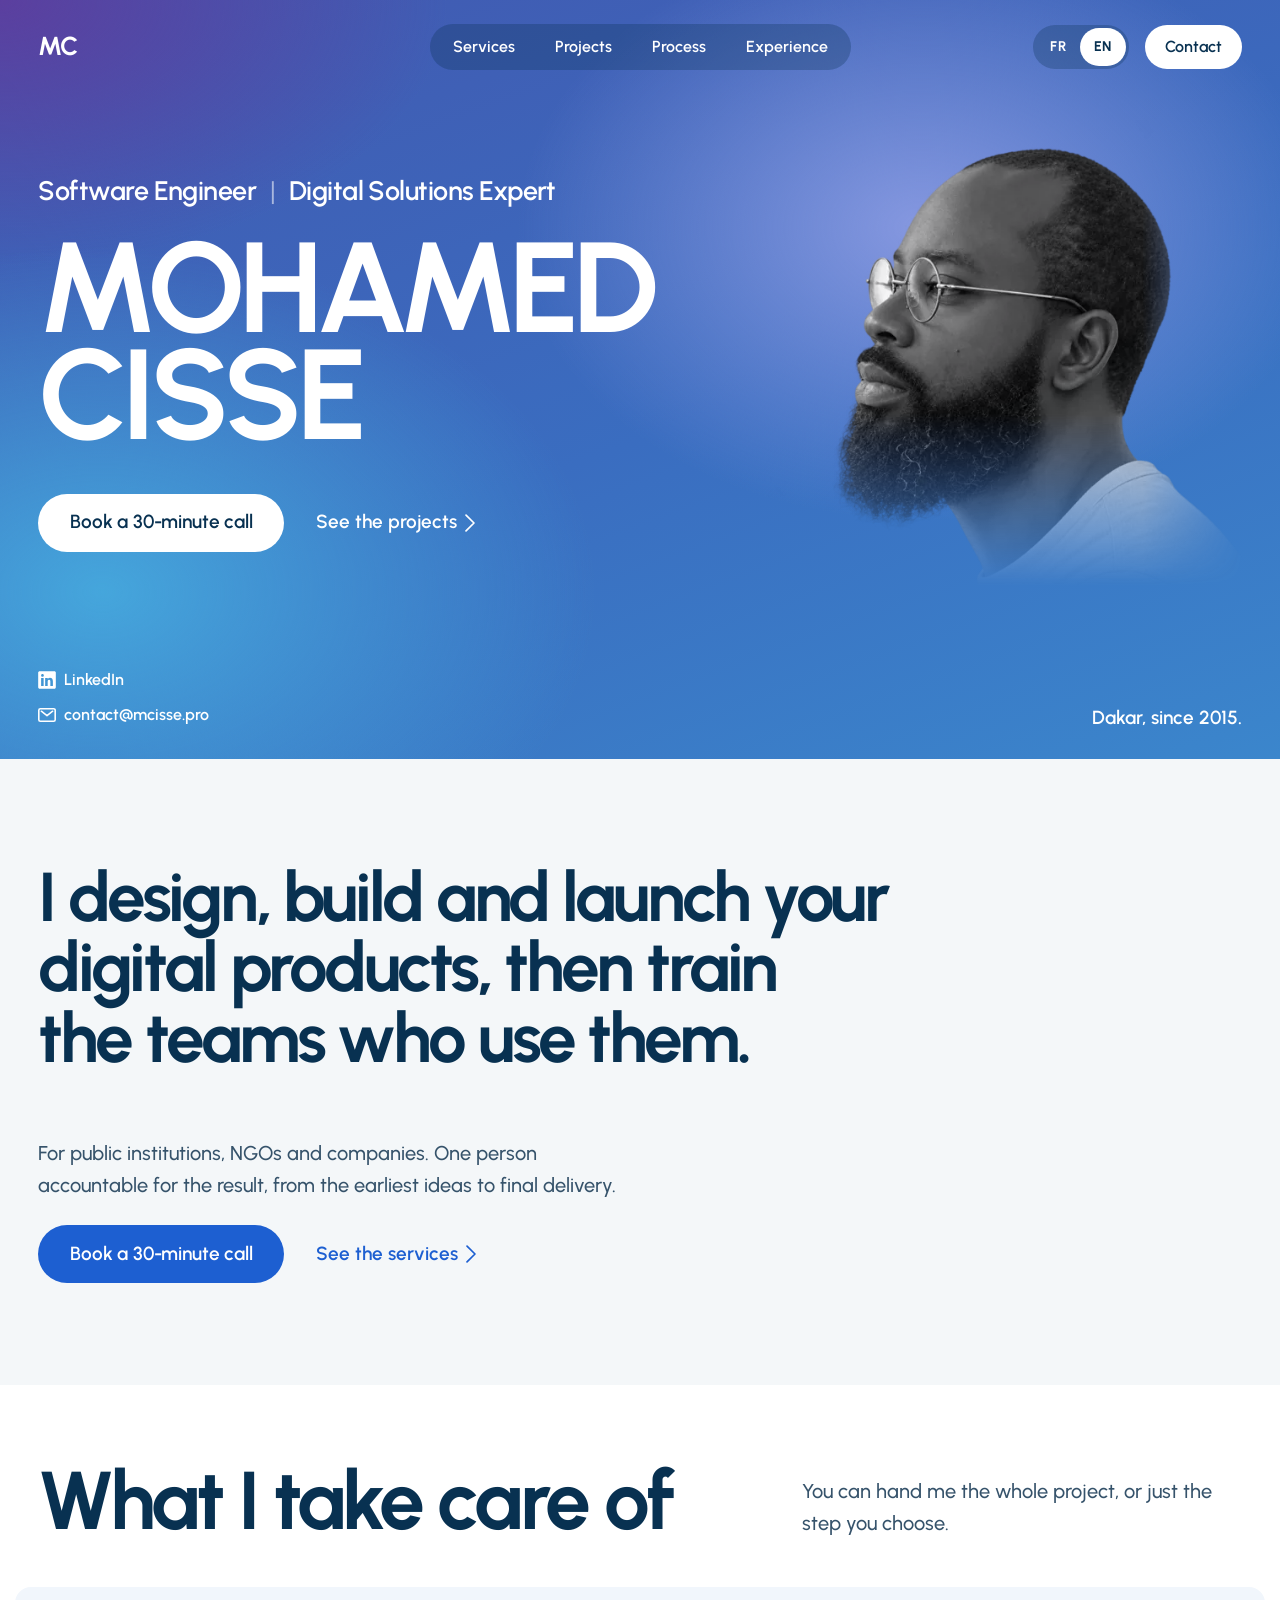
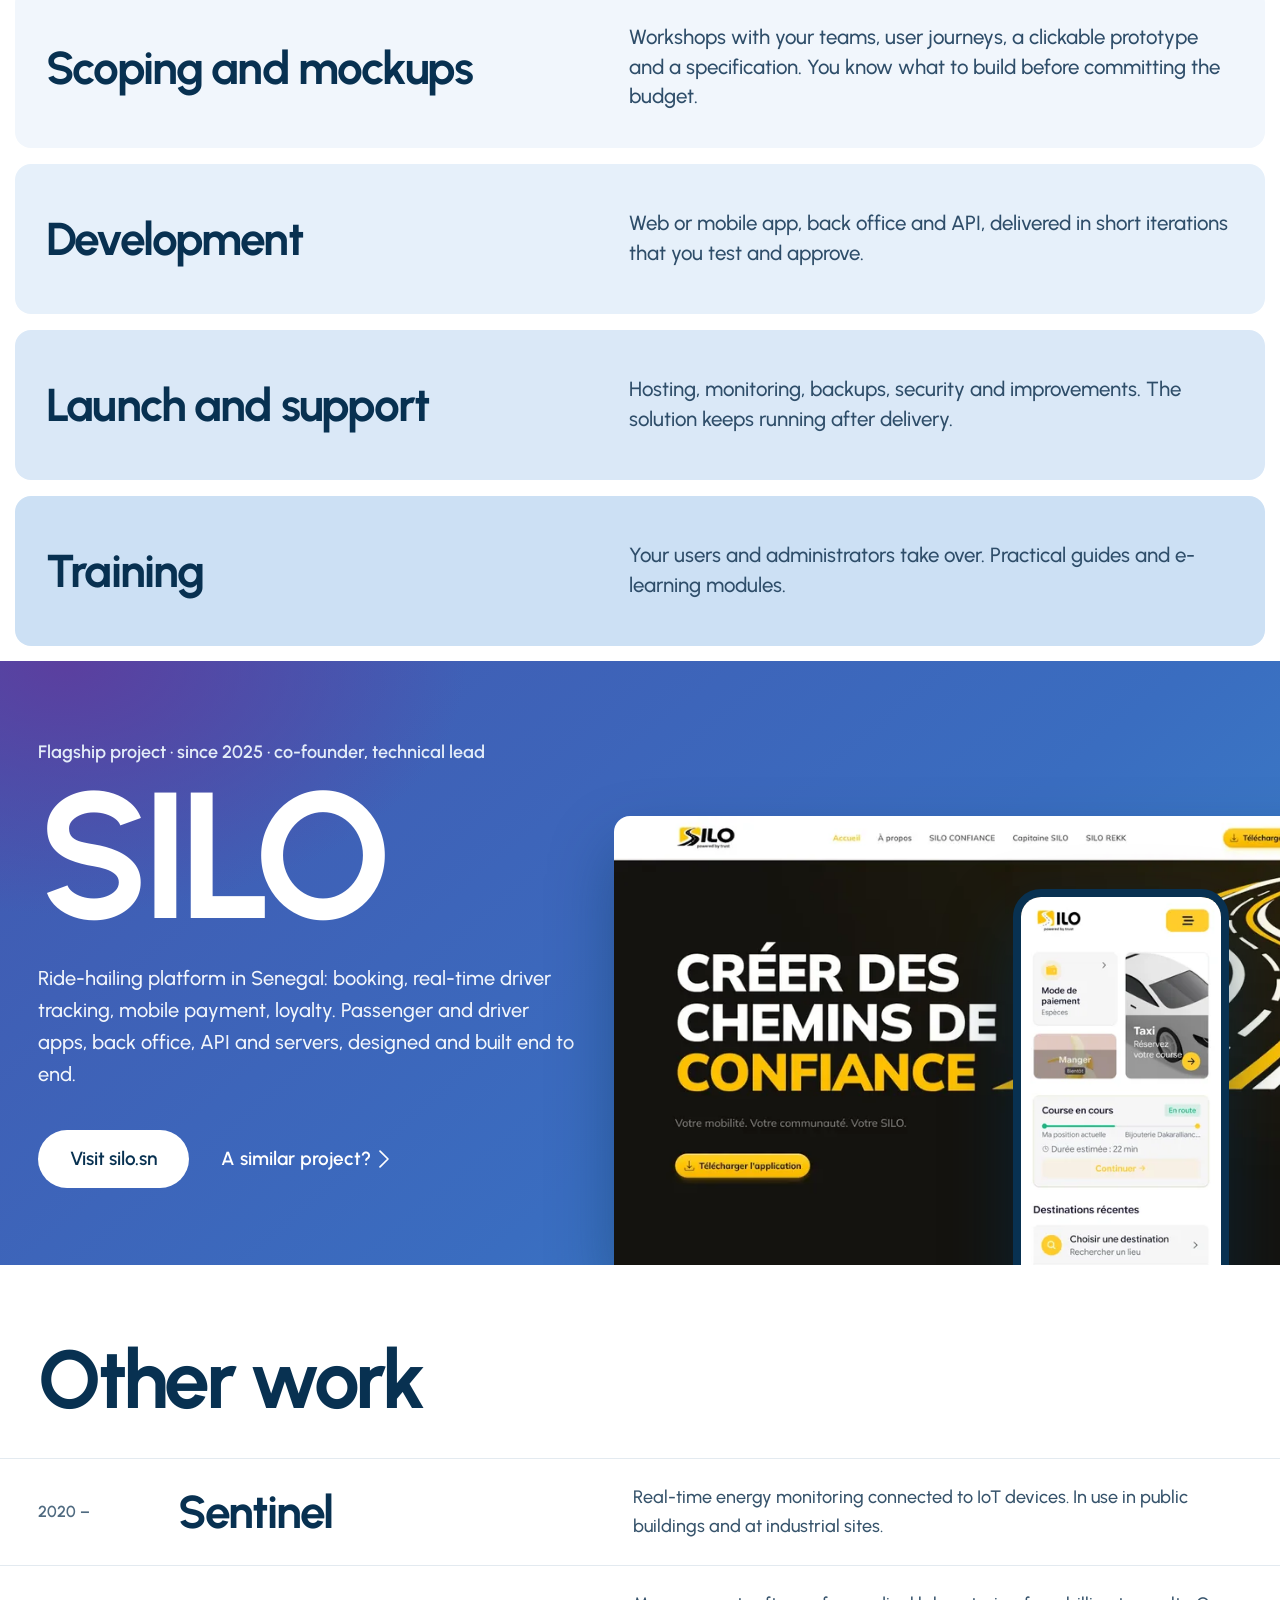
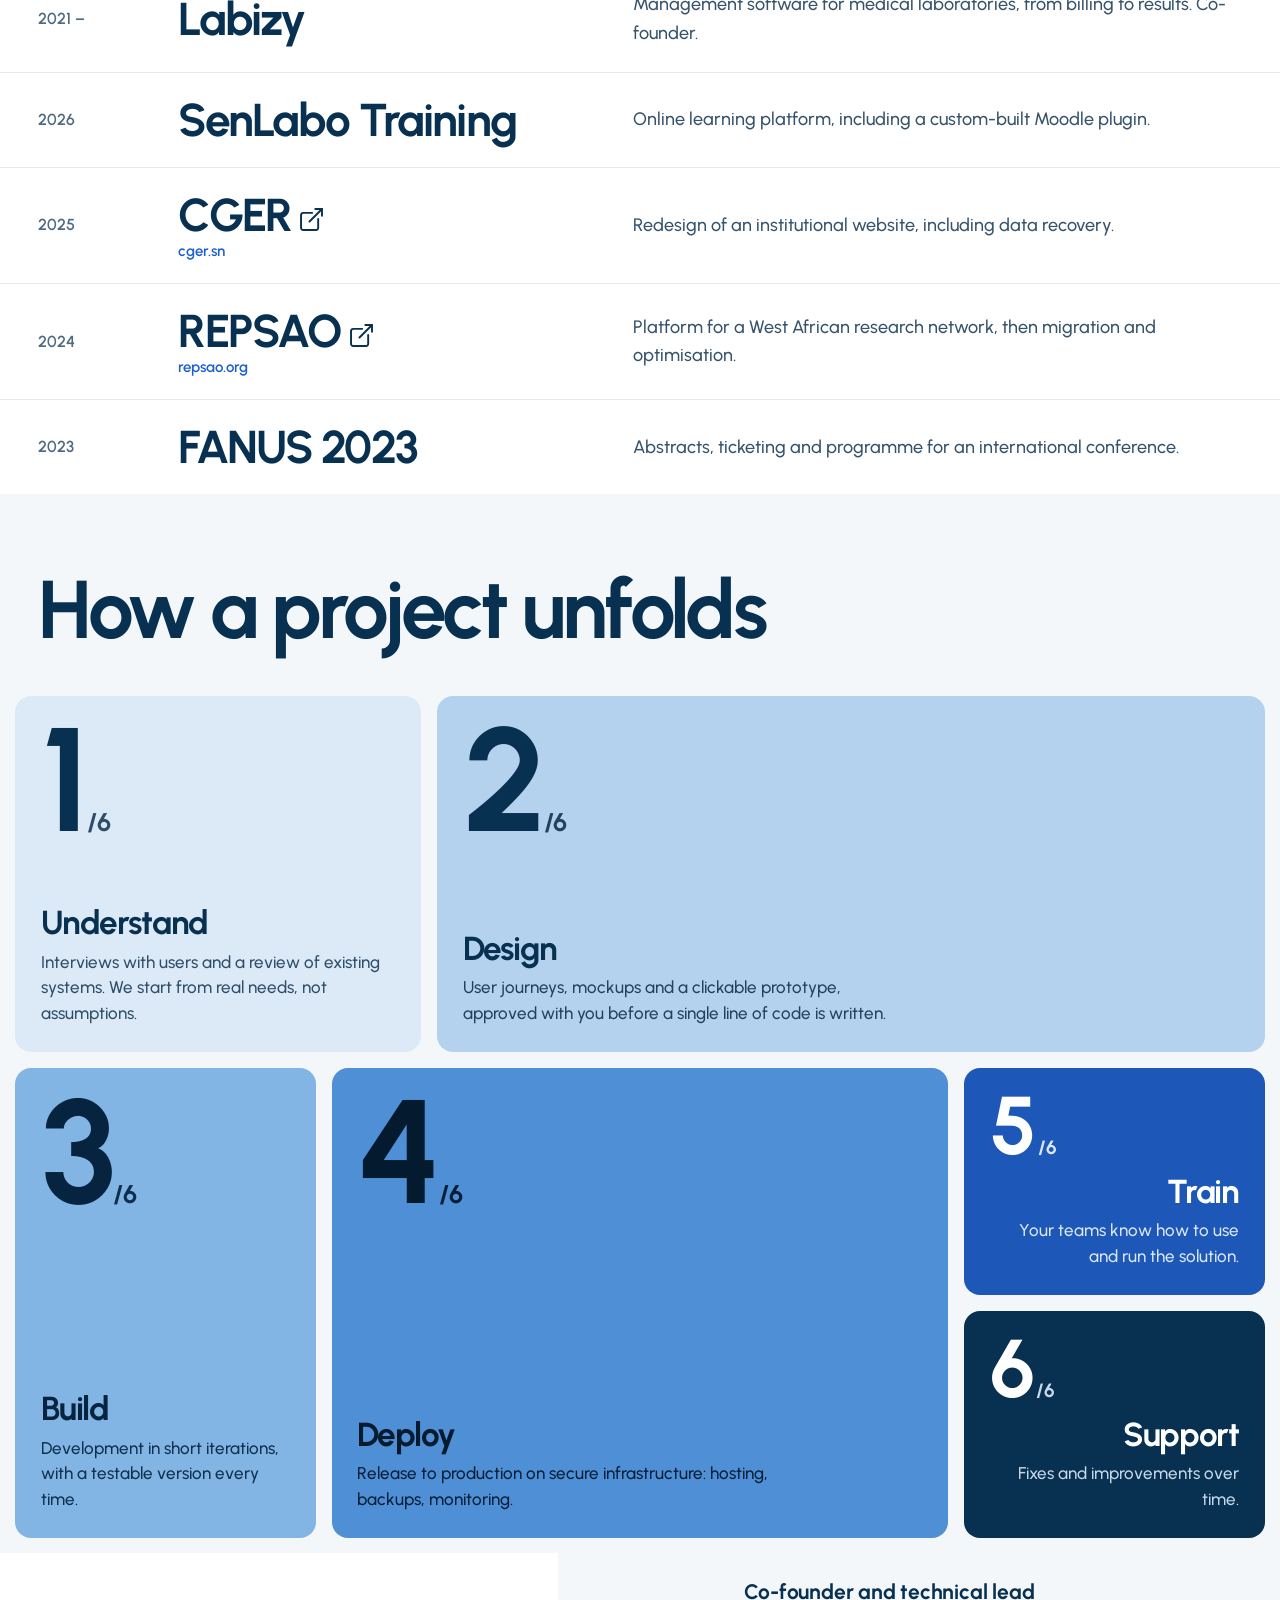
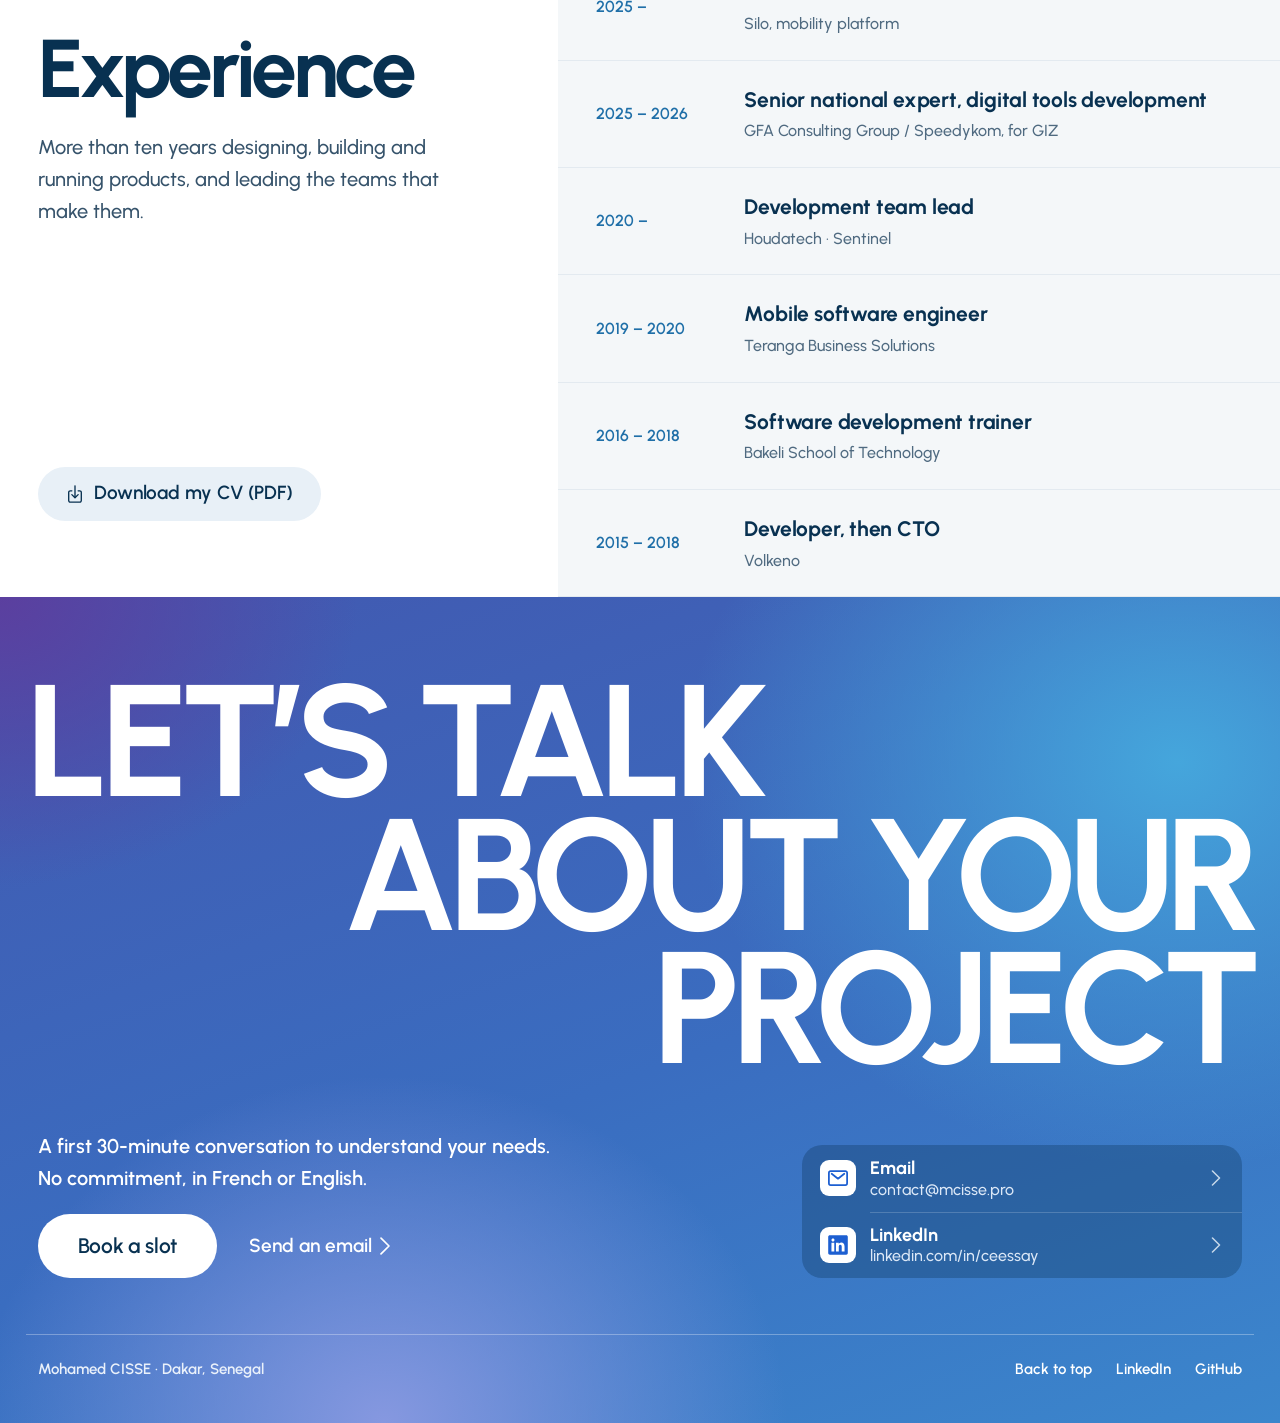
==== commit d1ad6116: "Hero : texte sans animation, seule l'entrée du portrait est conservée" ====
--- a/en/index.html
+++ b/en/index.html
@@ -72,18 +72,12 @@
 .pill{position:absolute;left:0;top:0;border-radius:999px;background:rgba(29,95,209,.13);opacity:0;pointer-events:none;transition:opacity .2s ease}
 html.pill-ready .bar a.item[aria-current],html.pill-ready[data-section="contact"] .bar a[data-top],html.pill-ready .tabbar div.glass .tab[aria-current]{background-color:transparent!important}
 .more svg,.row>svg,h3 .plain svg{transition:transform .2s cubic-bezier(.22,.8,.24,1)}
-@keyframes rise{from{transform:translateY(105%)}}
-@keyframes fade-up{from{opacity:0;transform:translateY(12px)}}
 @keyframes settle{from{transform:scale(1.04)}}
 @media (prefers-reduced-motion:no-preference){
 .pill{transition:opacity .2s ease,transform .4s cubic-bezier(.22,.8,.24,1),width .4s cubic-bezier(.22,.8,.24,1)}
 .more:hover svg,.row:hover>svg{transform:translateX(3px)}
 h3 .plain:hover svg{transform:translate(2px,-2px)}
 .line{clip-path:inset(-50% -10% 0 -10%)}
-#top h1 .line>span{animation:rise .9s cubic-bezier(.22,.8,.24,1) .08s both}
-#top h1 .line+.line>span{animation-delay:.16s}
-.hero-kicker{animation:fade-up .6s cubic-bezier(.22,.8,.24,1) both}
-#top h1+.ctas{animation:fade-up .6s cubic-bezier(.22,.8,.24,1) .42s both}
 .hero-portrait{animation:settle 1.2s cubic-bezier(.22,.8,.24,1) both}
 html.motion h2[data-reveal] .line>span{transform:translateY(105%)}
 html.motion h2[data-reveal].in .line>span{transform:none;transition:transform .9s cubic-bezier(.22,.8,.24,1)}
@@ -119,10 +113,10 @@
 
     <div style="flex-grow: 1; display: flex; flex-wrap: wrap; align-items: stretch">
       <div style="flex: 1 1 560px; min-width: 0; position: relative; z-index: 1; padding: clamp(16px, 2vw, 32px) clamp(20px, 3vw, 48px) clamp(40px, 4.5vw, 64px); display: flex; flex-direction: column; justify-content: center">
-        <p class="hero-kicker" style="margin: 0; max-width: 24em; font-size: clamp(22px, 2.1vw, 30px); line-height: 1.25; font-weight: 600; letter-spacing: -0.02em"><span style="white-space: nowrap">Software Engineer</span> <span aria-hidden="true" style="opacity: 0.55; font-weight: 400; margin: 0 0.3em">|</span> <span style="white-space: nowrap">Digital Solutions Expert</span></p>
+        <p style="margin: 0; max-width: 24em; font-size: clamp(22px, 2.1vw, 30px); line-height: 1.25; font-weight: 600; letter-spacing: -0.02em"><span style="white-space: nowrap">Software Engineer</span> <span aria-hidden="true" style="opacity: 0.55; font-weight: 400; margin: 0 0.3em">|</span> <span style="white-space: nowrap">Digital Solutions Expert</span></p>
         <h1 style="margin: clamp(16px, 2vw, 28px) 0 0; font-weight: 700; font-size: clamp(56px, 10vw, 168px); line-height: 0.84; letter-spacing: -0.05em; text-transform: uppercase">
-          <span class="line" style="display: block"><span>Mohamed</span></span>
-          <span class="line" style="display: block"><span>CISSE</span></span>
+          <span style="display: block">Mohamed</span>
+          <span style="display: block">CISSE</span>
         </h1>
         <div class="ctas" style="margin-top: clamp(32px, 3.5vw, 48px); display: flex; flex-wrap: wrap; gap: 16px 32px; align-items: center">
           <a href="https://cal.com/mcisse" target="_blank" rel="noopener" class="cta cta-white" style="color: #083151; background: #FFFFFF; font-weight: 600; font-size: 19px; letter-spacing: -0.01em; text-decoration: none; border-radius: 999px; padding: 0 32px; min-height: 58px; display: inline-flex; align-items: center">Book a 30-minute call</a>
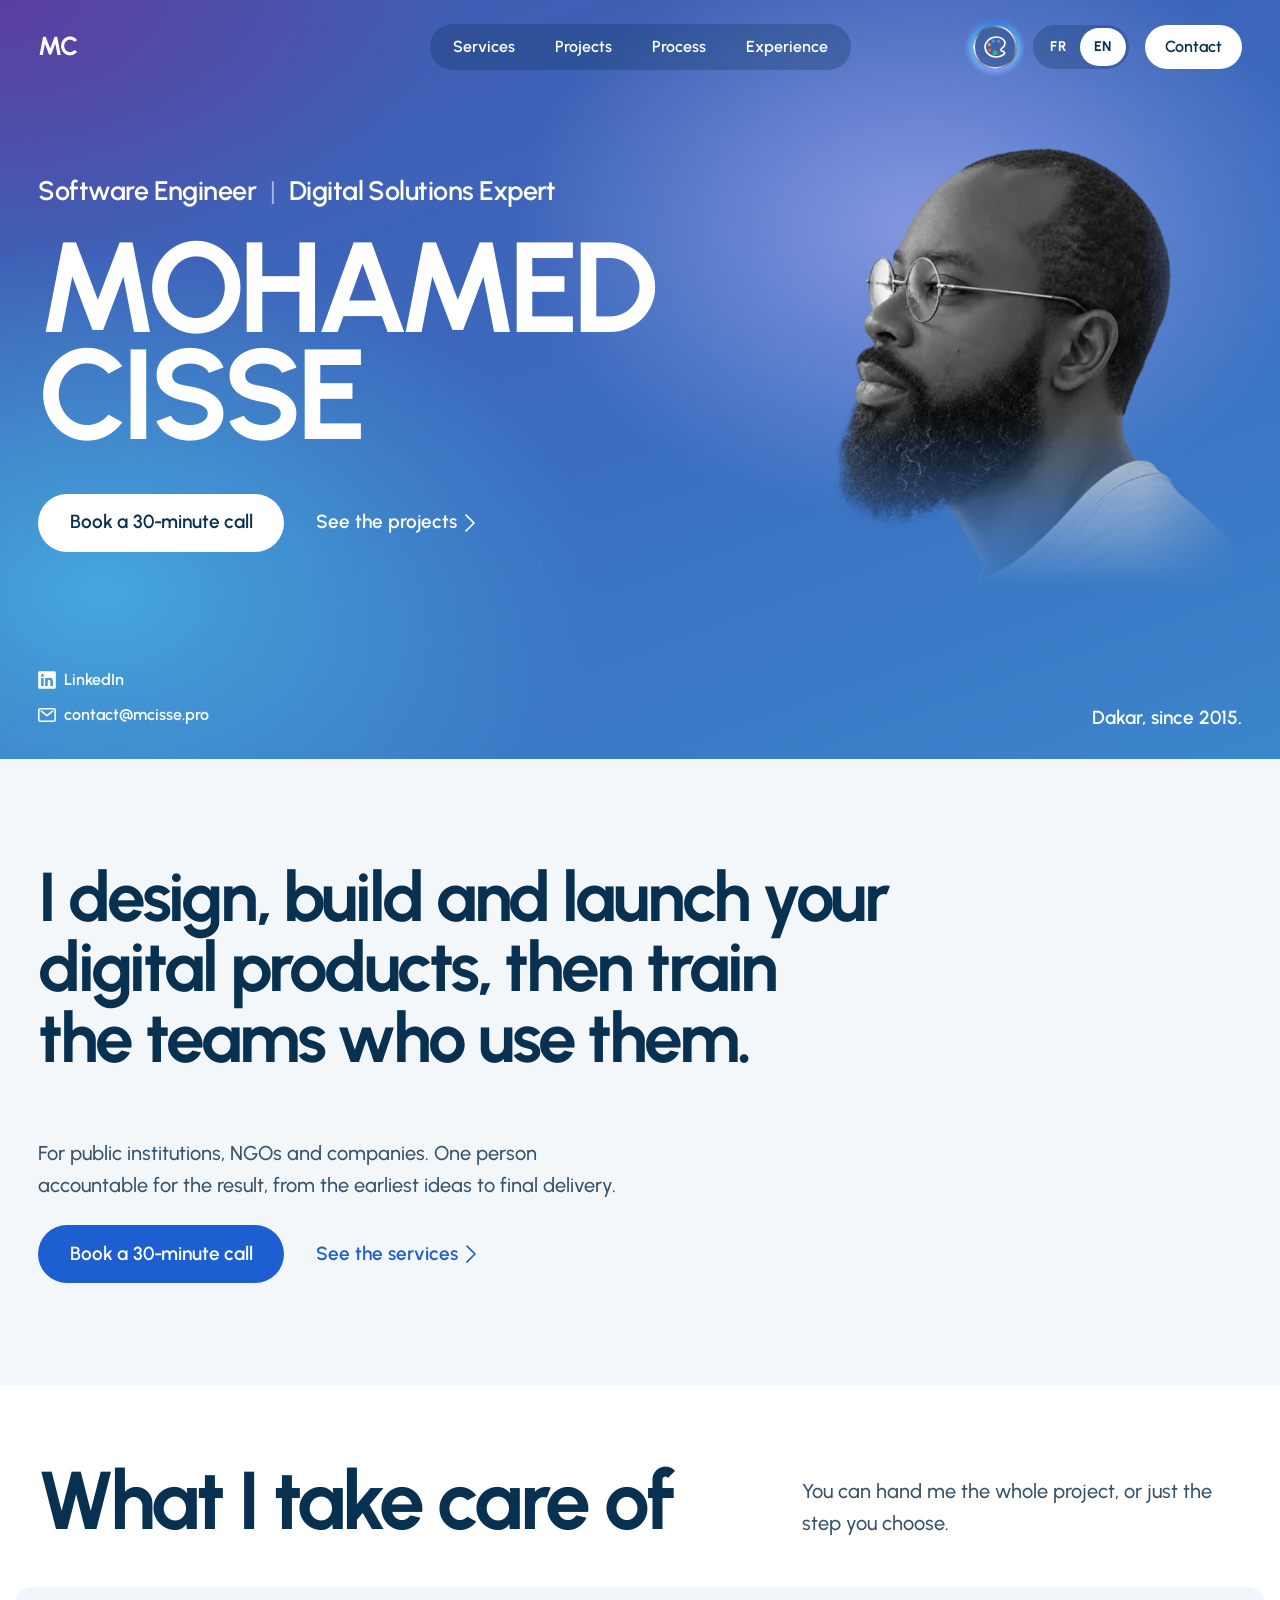
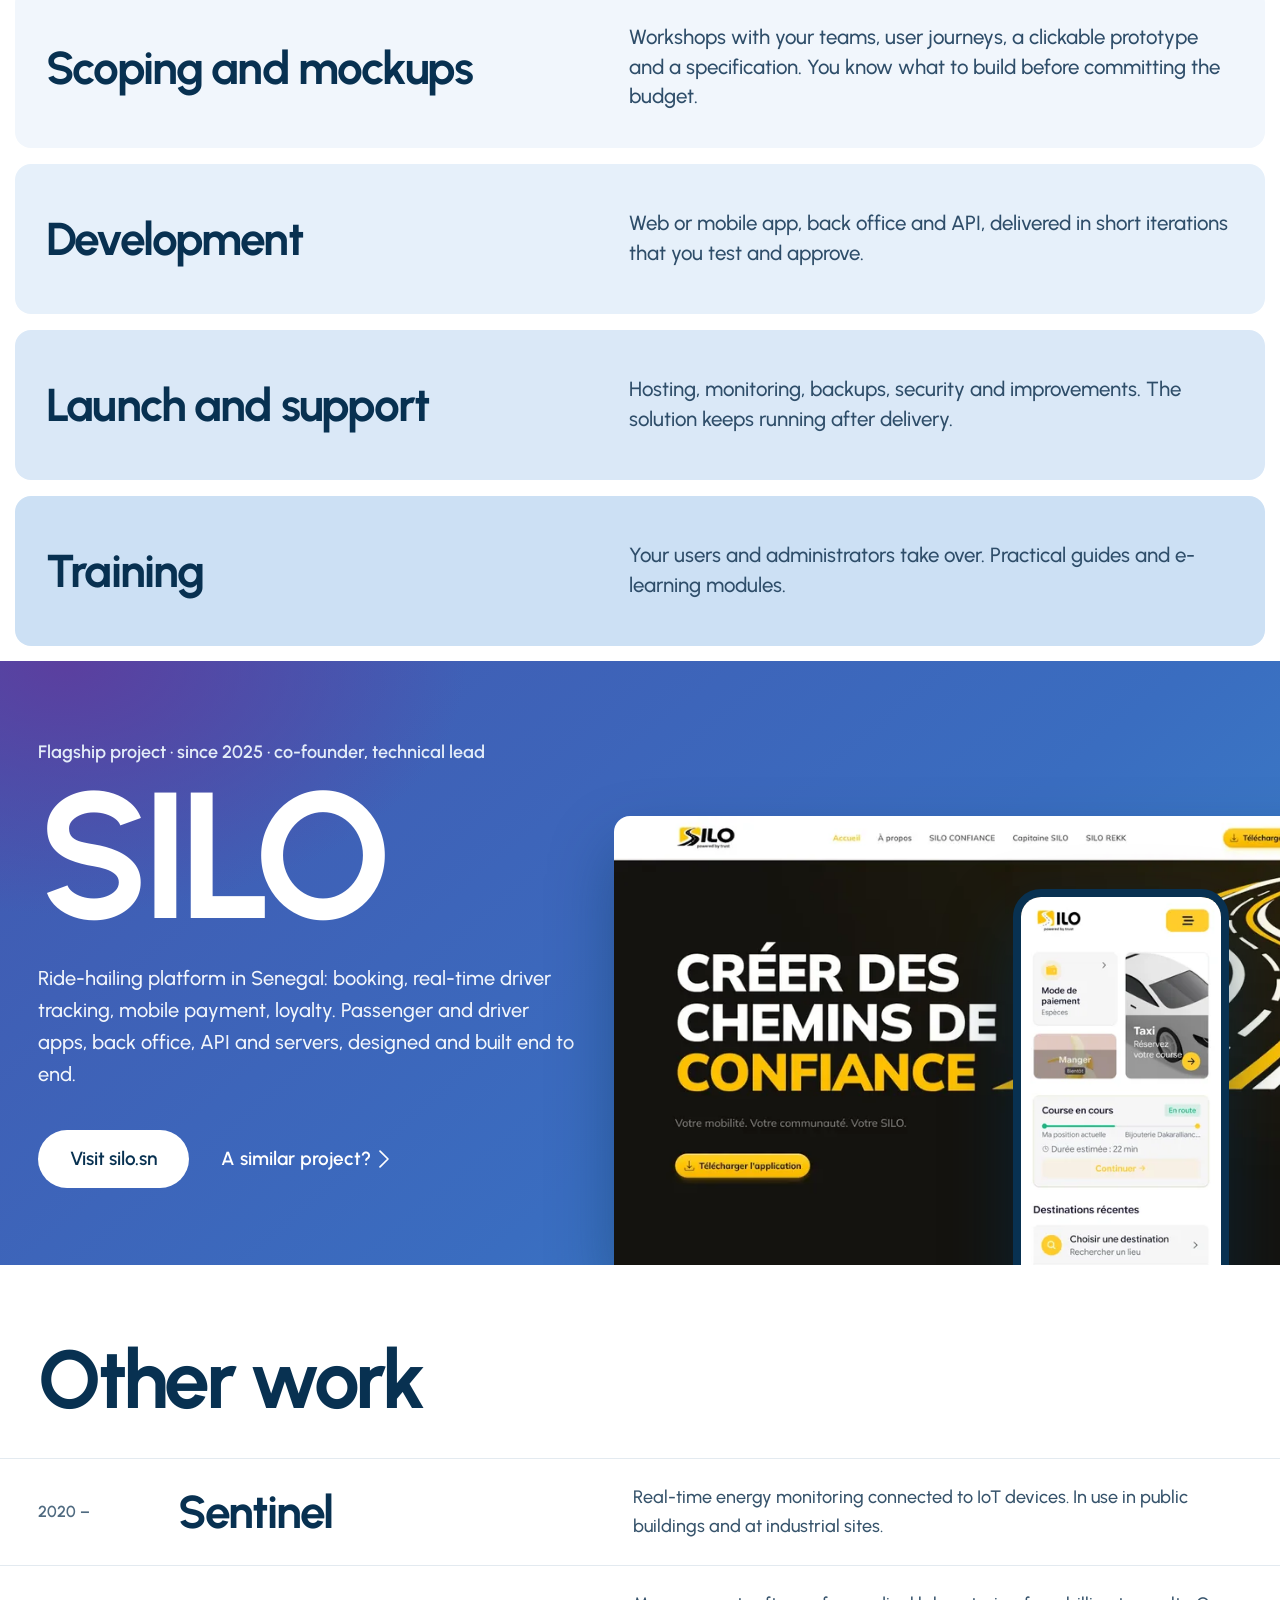
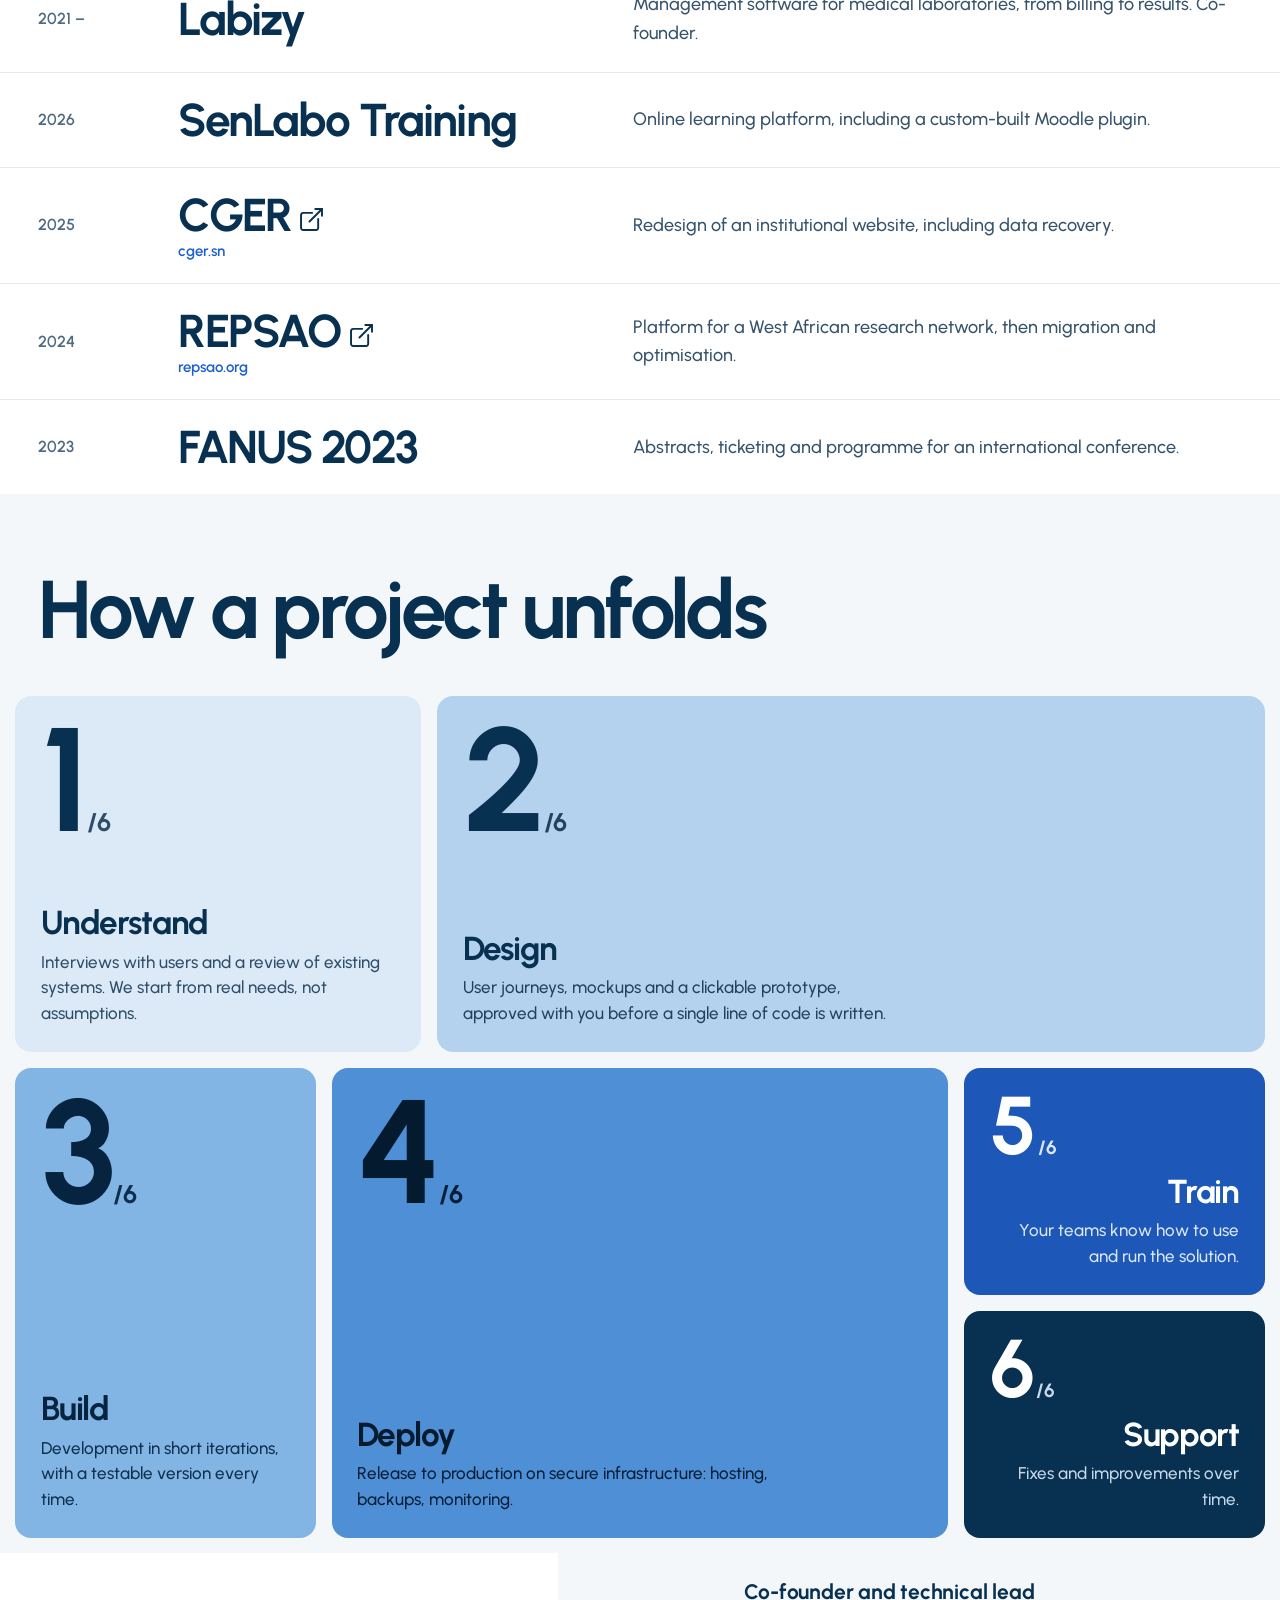
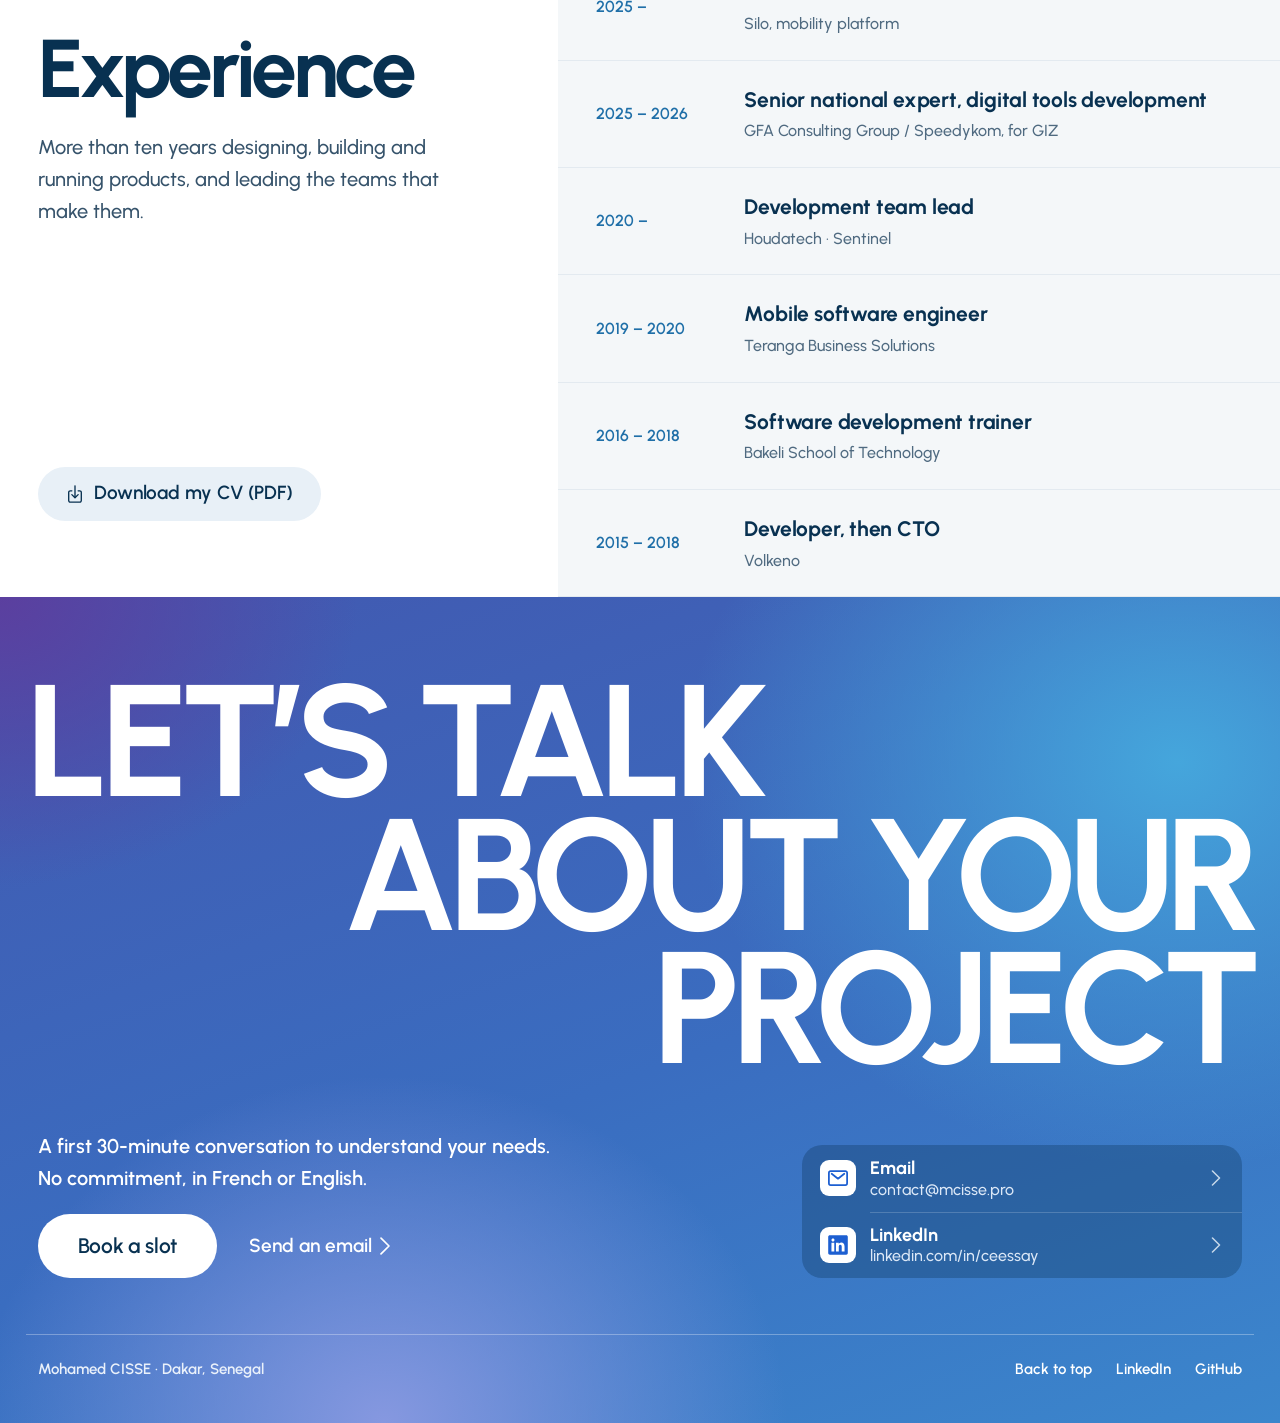
==== commit d44393d3: "Sélecteur de couleur : bouton palette dans le menu, le site prend la teinte choisie en direct Couleu" ====
--- a/en/index.html
+++ b/en/index.html
@@ -2,7 +2,7 @@
 <html lang="en">
 <head>
 <meta charset="utf-8">
-<meta name="viewport" content="width=device-width, initial-scale=1">
+<meta name="viewport" content="width=device-width, initial-scale=1, viewport-fit=cover">
 <script>document.documentElement.classList.add('js')</script>
 <script>(function(){try{var page=document.documentElement.lang;if(page!=='fr')return;if(/bot|crawl|spider|slurp|facebookexternalhit|whatsapp|linkedin|twitter|telegram|preview|headless|lighthouse|pagespeed|gtmetrix/i.test(navigator.userAgent))return;var pref=null;try{pref=localStorage.getItem('mcisse-lang')}catch(e){}if(pref!=='fr'&&pref!=='en'){var ls=(navigator.languages&&navigator.languages.length)?navigator.languages:[navigator.language||''];pref='fr';for(var i=0;i<ls.length;i++){var l=String(ls[i]).toLowerCase();if(l.indexOf('fr')===0){pref='fr';break}if(l.indexOf('en')===0){pref='en';break}}}if(pref!==page){location.replace((pref==='en'?'/en/':'/')+location.hash)}}catch(e){}})();</script>
 <title>Mohamed CISSE · Software engineer and digital solutions expert in Dakar</title>
@@ -20,17 +20,20 @@
 <meta property="og:image:height" content="630">
 <meta property="og:locale" content="en_US">
 <meta name="twitter:card" content="summary_large_image">
-<meta name="theme-color" content="#4258B0">
+<meta name="theme-color" content="#495BB2">
 <link rel="icon" href="/favicon.svg" type="image/svg+xml">
 <link rel="manifest" href="/manifest.webmanifest">
 <link rel="apple-touch-icon" href="/icons/apple-touch-icon.png">
 <meta name="apple-mobile-web-app-title" content="M. CISSE">
+<meta name="apple-mobile-web-app-capable" content="yes">
+<meta name="mobile-web-app-capable" content="yes">
+<meta name="apple-mobile-web-app-status-bar-style" content="black-translucent">
 <link rel="preload" as="font" type="font/woff2" href="/fonts/urbanist-latin.woff2" crossorigin>
 <link rel="preload" as="image" href="/img/portrait-profil-1200.webp" imagesrcset="/img/portrait-profil-600.webp 600w, /img/portrait-profil-900.webp 900w, /img/portrait-profil-1200.webp 1200w" imagesizes="(max-width: 612px) calc(100vw - 12px), (max-width: 1050px) 600px, (max-width: 1490px) calc(45vw - 70px), 600px" fetchpriority="high">
 <style>@font-face{font-family:'Urbanist';font-style:normal;font-weight:100 900;font-display:swap;src:url(/fonts/urbanist-latin.woff2) format('woff2')}</style>
 <script type="application/ld+json">{"@context": "https://schema.org", "@type": "Person", "name": "Mohamed CISSE", "url": "https://mcisse.pro/", "jobTitle": "Software engineer, digital solutions expert", "email": "mailto:contact@mcisse.pro", "image": "https://mcisse.pro/img/portrait-profil-1200.webp", "address": {"@type": "PostalAddress", "addressLocality": "Dakar", "addressCountry": "SN"}, "sameAs": ["https://linkedin.com/in/ceessay", "https://github.com/ceessay"]}</script>
 <style>
-body{margin:0;background:#083151}
+body{margin:0;background:#495BB2;transition:background-color .3s ease;padding-left:env(safe-area-inset-left);padding-right:env(safe-area-inset-right)}
 @media (prefers-reduced-motion:no-preference){html{scroll-behavior:smooth}}
 ::selection{background:#083151;color:#FFFFFF}
 a{color:inherit;text-underline-offset:4px}
@@ -58,12 +61,13 @@
 .tab{transition:transform .15s ease,background-color .2s ease}
 .tab:active{transform:scale(0.94);background-color:rgba(8,49,81,.08)}
 .tabbar{display:none}
+.topbar{padding-top:calc(24px + env(safe-area-inset-top))!important}.tabbar{bottom:calc(14px + env(safe-area-inset-bottom))!important;left:calc(12px + env(safe-area-inset-left))!important;right:calc(12px + env(safe-area-inset-right))!important}.statusbar{display:none}@media (display-mode:standalone){.statusbar{display:block;position:fixed;top:0;left:0;right:0;height:env(safe-area-inset-top);z-index:80;pointer-events:none;background-color:rgba(8,49,81,0);transition:background-color .3s ease}html[data-tint="clair"] .statusbar{background-color:rgba(8,49,81,.55);-webkit-backdrop-filter:blur(16px);backdrop-filter:blur(16px)}}
 .stickybar{display:none!important}html.js .stickybar{display:flex!important}html.js .topbar nav.seg{visibility:hidden}
 .stickybar .bar{transition:transform .45s cubic-bezier(.22,.8,.24,1),padding .45s cubic-bezier(.22,.8,.24,1),gap .45s cubic-bezier(.22,.8,.24,1),background-color .45s ease,box-shadow .45s ease,-webkit-backdrop-filter .45s ease,backdrop-filter .45s ease}.stickybar .bar a{white-space:nowrap;overflow:hidden;transition:color .35s ease,background-color .2s ease,padding .45s cubic-bezier(.22,.8,.24,1),max-width .45s cubic-bezier(.22,.8,.24,1),margin .45s cubic-bezier(.22,.8,.24,1),opacity .3s ease .1s,visibility 0s}.stickybar .bar a[data-top]{max-width:80px}.stickybar .bar a.cta{max-width:160px}html[data-bar="on"] .stickybar .bar{transform:translateY(-8px)}
 html.js:not([data-bar="on"]) .stickybar .bar{padding:3px!important;gap:0!important;background-color:rgba(8,49,81,.28)!important;box-shadow:none!important;-webkit-backdrop-filter:blur(0) saturate(100%)!important;backdrop-filter:blur(0) saturate(100%)!important}html.js:not([data-bar="on"]) .stickybar .bar a.item{color:#FFFFFF!important;padding:0 20px!important}html.js:not([data-bar="on"]) .stickybar .bar a.item:hover{background-color:rgba(255,255,255,.16)!important}html.js:not([data-bar="on"]) .stickybar .bar a[data-top],html.js:not([data-bar="on"]) .stickybar .bar a.cta{max-width:0!important;padding-left:0!important;padding-right:0!important;margin-left:0!important;margin-right:0!important;opacity:0;visibility:hidden;transition:color .35s ease,padding .45s cubic-bezier(.22,.8,.24,1),max-width .45s cubic-bezier(.22,.8,.24,1),margin .45s cubic-bezier(.22,.8,.24,1),opacity .15s ease,visibility 0s linear .45s}
 @media (prefers-reduced-motion:reduce){.stickybar .bar,.stickybar .bar a{transition:none!important}html[data-bar="on"] .stickybar .bar{transform:none}}
 html[data-section="top"] [data-nav="top"]{color:#1D5FD1!important;background-color:rgba(29,95,209,.13)!important}
-@media (max-width:380px){.tabbar{gap:6px!important;left:8px!important;right:8px!important}.tabbar .tab{font-size:10px!important;letter-spacing:-0.02em!important;padding-left:0!important;padding-right:0!important}.tabbar>a.tab{flex-basis:52px!important;width:52px!important;height:52px!important}}
+@media (max-width:380px){.tabbar{gap:6px!important;left:calc(8px + env(safe-area-inset-left))!important;right:calc(8px + env(safe-area-inset-right))!important}.tabbar .tab{font-size:10px!important;letter-spacing:-0.02em!important;padding-left:0!important;padding-right:0!important}.tabbar>a.tab{flex-basis:52px!important;width:52px!important;height:52px!important}}
 .ic-on{display:none}[aria-current] .ic-off{display:none}[aria-current] .ic-on{display:inline}
 html[data-section="offre"] [data-nav="offre"]:not(.cta){color:#1D5FD1!important;background-color:rgba(29,95,209,.13)!important}html[data-section="projets"] [data-nav="projets"]:not(.cta){color:#1D5FD1!important;background-color:rgba(29,95,209,.13)!important}html[data-section="methode"] [data-nav="methode"]:not(.cta){color:#1D5FD1!important;background-color:rgba(29,95,209,.13)!important}html[data-section="parcours"] [data-nav="parcours"]:not(.cta){color:#1D5FD1!important;background-color:rgba(29,95,209,.13)!important}html[data-section="contact"] .tab[data-nav="contact"]{color:#FFFFFF!important;background:#1D5FD1!important}html[data-section="contact"] .bar [data-top]{color:#1D5FD1!important;background-color:rgba(29,95,209,.13)!important}
 .line>span{display:block}
@@ -85,7 +89,28 @@
 html.motion [data-reveal]>li{opacity:0;translate:0 28px}
 html.motion [data-reveal]>li.in{opacity:1;translate:none;transition:opacity .5s ease var(--d,0s),translate .7s cubic-bezier(.22,.8,.24,1) var(--d,0s),transform .35s cubic-bezier(.2,.8,.2,1)}
 }
-@media (max-width:820px){.topbar{display:flex!important;justify-content:space-between}.ctas{align-self:stretch!important;flex-direction:column;justify-content:center!important;align-items:center!important}.cta-solo{align-self:center!important}.topbar nav.seg{display:none!important}html.js .stickybar,.stickybar{display:none!important}.tabbar{display:flex}.pagefoot{padding-bottom:112px!important}.bento{grid-template-columns:1fr}.bento>.tile{grid-column:auto!important;grid-row:auto!important;min-height:200px}}
+.teinte-btn{border:0;margin:0;font:inherit;cursor:pointer;-webkit-tap-highlight-color:transparent}.teinte-btn svg{display:block;flex:none}
+.teinte-haut{color:#FFFFFF;background:rgba(8,49,81,.28);border-radius:50%;width:44px;height:44px;padding:0;display:inline-flex;align-items:center;justify-content:center;transition:background-color .2s ease,transform .15s ease}.teinte-haut:hover{background-color:rgba(8,49,81,.4)}.teinte-haut:active{transform:scale(.94)}
+.bar .teinte-btn{position:relative;z-index:1;color:#083151;background:transparent;border-radius:999px;min-height:40px;padding:0 10px;display:inline-flex;align-items:center;max-width:60px;overflow:hidden;transition:background-color .2s ease,max-width .45s cubic-bezier(.22,.8,.24,1),padding .45s cubic-bezier(.22,.8,.24,1),opacity .3s ease .1s,visibility 0s}.bar .teinte-btn:hover{background-color:rgba(8,49,81,.07)}html.js:not([data-bar="on"]) .stickybar .bar .teinte-btn{max-width:0;padding-left:0;padding-right:0;opacity:0;visibility:hidden;transition:padding .45s cubic-bezier(.22,.8,.24,1),max-width .45s cubic-bezier(.22,.8,.24,1),opacity .15s ease,visibility 0s linear .45s}
+.teinte-btn:focus-visible,.teinte-pastille:focus-visible,.teinte-origine:focus-visible,.teinte-libre:has(:focus-visible){outline:2px solid #38A1DB;outline-offset:3px}
+.teinte{position:fixed;z-index:90;width:228px;box-sizing:border-box;padding:16px;border-radius:24px;font-family:'Urbanist',system-ui,sans-serif;color:#083151;transform-origin:top right}.teinte[hidden]{display:none}
+.teinte-titre{margin:0 0 12px;font-size:15px;line-height:1.3;font-weight:700;letter-spacing:-0.01em}
+.teinte-nuancier{display:grid;grid-template-columns:repeat(4,40px);gap:12px;justify-content:space-between}
+.teinte-pastille{position:relative;box-sizing:border-box;width:40px;height:40px;border-radius:50%;border:0;padding:0;margin:0;cursor:pointer;background:var(--c);transition:transform .15s ease,box-shadow .2s ease}.teinte-pastille:hover{transform:scale(1.08)}.teinte-pastille[aria-pressed="true"],.teinte-libre.choisie{box-shadow:0 0 0 3px #FFFFFF,0 0 0 5px var(--c)}
+.teinte-libre{background:conic-gradient(red,yellow,lime,cyan,blue,magenta,red);overflow:hidden}.teinte-libre.choisie{background:var(--c)}.teinte-libre input{position:absolute;inset:-8px;width:calc(100% + 16px);height:calc(100% + 16px);opacity:0;cursor:pointer;border:0;padding:0;margin:0}
+.teinte-origine{margin-top:16px;width:100%;display:flex;align-items:center;gap:10px;border:0;border-radius:999px;background:rgba(8,49,81,.07);color:#083151;font:inherit;font-size:15px;font-weight:600;padding:0 14px;min-height:44px;cursor:pointer;transition:background-color .2s ease,opacity .2s ease}.teinte-origine:not(:disabled):hover{background:rgba(8,49,81,.12)}.teinte-origine:disabled{opacity:.45;cursor:default}.teinte-origine span{width:16px;height:16px;border-radius:50%;background:var(--c);flex:none}
+@media (prefers-reduced-motion:no-preference){.teinte:not([hidden]){animation:teinte-ouvre .22s cubic-bezier(.22,.8,.24,1)}@keyframes teinte-ouvre{from{opacity:0;transform:translateY(-6px) scale(.97)}}}
+.teinte-bulle{position:fixed;z-index:85;padding:8px 14px;border-radius:999px;background:#083151;color:#FFFFFF;font-family:'Urbanist',system-ui,sans-serif;font-size:14px;line-height:1.3;font-weight:600;white-space:nowrap;pointer-events:none;box-shadow:0 10px 30px rgba(8,49,81,.25);opacity:0;transform:translateY(-4px);transition:opacity .25s ease,transform .35s cubic-bezier(.22,.8,.24,1)}.teinte-bulle::before{content:"";position:absolute;top:-5px;left:calc(var(--x,50%) - 6px);width:12px;height:12px;border-radius:2px;background:inherit;transform:rotate(45deg)}.teinte-bulle.visible{opacity:1;transform:none}
+@media (prefers-reduced-motion:no-preference){.teinte-btn.appel{animation:teinte-appel 1.1s ease-out 2}@keyframes teinte-appel{from{box-shadow:0 0 0 0 color-mix(in srgb,currentColor 55%,transparent)}to{box-shadow:0 0 0 14px color-mix(in srgb,currentColor 0%,transparent)}}}
+@media (prefers-reduced-motion:reduce){.teinte-bulle{transition:none}}
+@property --teinte-angle{syntax:'<angle>';inherits:false;initial-value:0deg}
+.teinte-btn{position:relative}.teinte-btn::before,.teinte-btn::after{content:"";position:absolute;border-radius:inherit;pointer-events:none;background:conic-gradient(from var(--teinte-angle),#7d848b,#f5f7f9 10%,#a4abb2 22%,#4f565d 36%,#dfe3e7 50%,#868d94 62%,#ffffff 74%,#5c636a 88%,#7d848b)}
+.teinte-btn::before{inset:0;padding:2px;-webkit-mask:linear-gradient(#000 0 0) content-box,linear-gradient(#000 0 0);-webkit-mask-composite:xor;mask:linear-gradient(#000 0 0) content-box exclude,linear-gradient(#000 0 0)}
+.teinte-btn::after{inset:-9px;filter:blur(4px);opacity:.9;background:conic-gradient(from var(--teinte-angle),#2F7BF5,#62C1F2 25%,#8C9BFF 50%,#62C1F2 75%,#2F7BF5);-webkit-mask:radial-gradient(closest-side,transparent calc(100% - 10px),#000 calc(100% - 8px),transparent 100%);mask:radial-gradient(closest-side,transparent calc(100% - 10px),#000 calc(100% - 8px),transparent 100%)}
+.teinte-haut{box-shadow:inset 0 1px 1px rgba(255,255,255,.25)}
+@media (prefers-reduced-motion:no-preference){.teinte-btn::before,.teinte-btn::after{animation:teinte-metal 5s linear infinite}@keyframes teinte-metal{to{--teinte-angle:360deg}}}
+@media (max-width:380px){.topbar .teinte-groupe{gap:10px!important}}
+@media (max-width:820px){.topbar{display:flex!important;justify-content:space-between}.ctas{align-self:stretch!important;flex-direction:column;justify-content:center!important;align-items:center!important}.cta-solo{align-self:center!important}.topbar nav.seg{display:none!important}html.js .stickybar,.stickybar{display:none!important}.tabbar{display:flex}.pagefoot{padding-bottom:calc(112px + env(safe-area-inset-bottom))!important}.bento{grid-template-columns:1fr}.bento>.tile{grid-column:auto!important;grid-row:auto!important;min-height:200px}}
 </style>
 
 </head>
@@ -102,7 +127,8 @@
         <a href="#methode" style="color: #FFFFFF; text-decoration: none; border-radius: 999px; padding: 0 20px; min-height: 40px; display: inline-flex; align-items: center">Process</a>
         <a href="#parcours" style="color: #FFFFFF; text-decoration: none; border-radius: 999px; padding: 0 20px; min-height: 40px; display: inline-flex; align-items: center">Experience</a>
       </nav>
-      <div style="justify-self: end; display: flex; align-items: center; gap: 16px">
+      <div class="teinte-groupe" style="justify-self: end; display: flex; align-items: center; gap: 16px">
+        <button type="button" class="teinte-btn teinte-haut" data-teinte aria-haspopup="dialog" aria-expanded="false" aria-controls="teinte" aria-label="Change the site colour" title="Change the site colour"><svg width="22" height="22" aria-hidden="true" viewBox="0 0 48 48" fill="none"><path stroke="currentColor" stroke-miterlimit="10" d="M43.687 34.3912c-0.7464 -0.6898 -1.8432 -0.8594 -2.7816 -1.0177 -1.3003 -0.2148 -1.7978 -0.4523 -2.5553 -1.1307 -1.617 -1.436 -1.617 -3.5165 0 -4.9524l3.4259 -3.0417c5.2465 -4.6358 5.2465 -12.2342 0 -16.87 -3.867 -3.4034 -9.0569 -5.0882 -14.4504 -5.0882 -6.298 0 -12.8786 2.2953 -17.9555 6.7955 -9.4413 8.3446 -9.4413 22.0148 0 30.3594 4.6924 4.1497 11.0243 6.2189 17.2884 6.2641h0.1923c6.264 0 12.4377 -2.0239 16.8248 -5.9249 1.6282 -1.4361 1.3558 -4.1384 0.0114 -5.3934Z" stroke-width="3.6"></path><path fill="#F0A030" d="M11.3366 22.1913c1.9985 0 3.6186 -1.6201 3.6186 -3.6186 0 -1.9985 -1.6201 -3.6186 -3.6186 -3.6186 -1.9985 0 -3.6186 1.6201 -3.6186 3.6186 0 1.9985 1.6201 3.6186 3.6186 3.6186Z"></path><path fill="#E85A3C" d="M12.242 33.8382c1.9985 0 3.6186 -1.6202 3.6186 -3.6188 0 -1.9984 -1.6201 -3.6186 -3.6186 -3.6186 -1.9985 0 -3.6186 1.6202 -3.6186 3.6186 0 1.9986 1.6201 3.6188 3.6186 3.6188Z"></path><path fill="#3A9BE0" d="M20.3825 14.9554c1.9984 0 3.6186 -1.6201 3.6186 -3.6186 0 -1.9985 -1.6202 -3.6186 -3.6186 -3.6186 -1.9985 0 -3.6186 1.6201 -3.6186 3.6186 0 1.9985 1.6201 3.6186 3.6186 3.6186Z"></path><path fill="#2DB57A" d="M24.0006 41.9786c2.9978 0 5.428 -2.4301 5.428 -5.4278 0 -2.9979 -2.4302 -5.428 -5.428 -5.428 -2.9977 0 -5.4279 2.4301 -5.4279 5.428 0 2.9977 2.4302 5.4278 5.4279 5.4278Z"></path><path fill="#9B6BE8" d="M32.1421 14.9554c1.9985 0 3.6186 -1.6201 3.6186 -3.6186 0 -1.9985 -1.6201 -3.6186 -3.6186 -3.6186 -1.9986 0 -3.6187 1.6201 -3.6187 3.6186 0 1.9985 1.6201 3.6186 3.6187 3.6186Z"></path></svg></button>
         <div class="seg" role="group" aria-label="Language" style="display: inline-flex; padding: 3px; border-radius: 999px; background: rgba(8, 49, 81, 0.28); font-size: 14px; font-weight: 700; letter-spacing: 0.02em">
           <a href="/" hreflang="fr" style="color: #FFFFFF; text-decoration: none; border-radius: 999px; padding: 0 14px; min-height: 38px; min-width: 44px; box-sizing: border-box; display: inline-flex; align-items: center; justify-content: center">FR</a>
           <a href="/en/" aria-current="true" hreflang="en" lang="en" style="color: #083151; background: #FFFFFF; text-decoration: none; border-radius: 999px; padding: 0 14px; min-height: 38px; min-width: 44px; box-sizing: border-box; display: inline-flex; align-items: center; justify-content: center">EN</a>
@@ -140,6 +166,7 @@
     <nav class="bar glass" aria-label="Quick navigation" style="pointer-events: auto; display: flex; align-items: center; gap: 6px; padding: 6px 6px 6px 18px; border-radius: 999px; font-size: 16px; font-weight: 600; height: fit-content">
       <a href="#top" data-top="1" class="item" aria-label="MC, back to top" style="color: #083151; text-decoration: none; font-weight: 700; font-size: 20px; letter-spacing: -0.04em; margin-left: -12px; border-radius: 999px; padding: 0 12px; min-height: 40px; display: inline-flex; align-items: center">MC</a>
       <a href="#offre" data-nav="offre" class="item" style="color: #083151; text-decoration: none; border-radius: 999px; padding: 0 16px; min-height: 40px; display: inline-flex; align-items: center">Services</a><a href="#projets" data-nav="projets" class="item" style="color: #083151; text-decoration: none; border-radius: 999px; padding: 0 16px; min-height: 40px; display: inline-flex; align-items: center">Projects</a><a href="#methode" data-nav="methode" class="item" style="color: #083151; text-decoration: none; border-radius: 999px; padding: 0 16px; min-height: 40px; display: inline-flex; align-items: center">Process</a><a href="#parcours" data-nav="parcours" class="item" style="color: #083151; text-decoration: none; border-radius: 999px; padding: 0 16px; min-height: 40px; display: inline-flex; align-items: center">Experience</a>
+      <button type="button" class="teinte-btn teinte-barre" data-teinte aria-haspopup="dialog" aria-expanded="false" aria-controls="teinte" aria-label="Change the site colour" title="Change the site colour"><svg width="22" height="22" aria-hidden="true" viewBox="0 0 48 48" fill="none"><path stroke="currentColor" stroke-miterlimit="10" d="M43.687 34.3912c-0.7464 -0.6898 -1.8432 -0.8594 -2.7816 -1.0177 -1.3003 -0.2148 -1.7978 -0.4523 -2.5553 -1.1307 -1.617 -1.436 -1.617 -3.5165 0 -4.9524l3.4259 -3.0417c5.2465 -4.6358 5.2465 -12.2342 0 -16.87 -3.867 -3.4034 -9.0569 -5.0882 -14.4504 -5.0882 -6.298 0 -12.8786 2.2953 -17.9555 6.7955 -9.4413 8.3446 -9.4413 22.0148 0 30.3594 4.6924 4.1497 11.0243 6.2189 17.2884 6.2641h0.1923c6.264 0 12.4377 -2.0239 16.8248 -5.9249 1.6282 -1.4361 1.3558 -4.1384 0.0114 -5.3934Z" stroke-width="3.6"></path><path fill="#F0A030" d="M11.3366 22.1913c1.9985 0 3.6186 -1.6201 3.6186 -3.6186 0 -1.9985 -1.6201 -3.6186 -3.6186 -3.6186 -1.9985 0 -3.6186 1.6201 -3.6186 3.6186 0 1.9985 1.6201 3.6186 3.6186 3.6186Z"></path><path fill="#E85A3C" d="M12.242 33.8382c1.9985 0 3.6186 -1.6202 3.6186 -3.6188 0 -1.9984 -1.6201 -3.6186 -3.6186 -3.6186 -1.9985 0 -3.6186 1.6202 -3.6186 3.6186 0 1.9986 1.6201 3.6188 3.6186 3.6188Z"></path><path fill="#3A9BE0" d="M20.3825 14.9554c1.9984 0 3.6186 -1.6201 3.6186 -3.6186 0 -1.9985 -1.6202 -3.6186 -3.6186 -3.6186 -1.9985 0 -3.6186 1.6201 -3.6186 3.6186 0 1.9985 1.6201 3.6186 3.6186 3.6186Z"></path><path fill="#2DB57A" d="M24.0006 41.9786c2.9978 0 5.428 -2.4301 5.428 -5.4278 0 -2.9979 -2.4302 -5.428 -5.428 -5.428 -2.9977 0 -5.4279 2.4301 -5.4279 5.428 0 2.9977 2.4302 5.4278 5.4279 5.4278Z"></path><path fill="#9B6BE8" d="M32.1421 14.9554c1.9985 0 3.6186 -1.6201 3.6186 -3.6186 0 -1.9985 -1.6201 -3.6186 -3.6186 -3.6186 -1.9986 0 -3.6187 1.6201 -3.6187 3.6186 0 1.9985 1.6201 3.6186 3.6187 3.6186Z"></path></svg></button>
       <a href="#contact" data-nav="contact" class="cta cta-blue" style="margin-left: 6px; color: #FFFFFF; background: #1D5FD1; text-decoration: none; border-radius: 999px; padding: 0 20px; min-height: 40px; display: inline-flex; align-items: center">Contact</a>
     </nav>
   </div>
@@ -366,6 +393,7 @@
     </footer>
   </section>
   </div>
+  <div class="statusbar" aria-hidden="true"></div>
   <nav class="tabbar" aria-label="Navigation" style="position: fixed; left: 12px; right: 12px; bottom: 14px; z-index: 60; align-items: center; gap: 10px">
     <div class="glass" style="flex: 1 1 auto; min-width: 0; display: flex; padding: 4px; border-radius: 999px">
       <a href="#top" data-nav="top" class="tab" style="flex: 1 1 0; min-width: 0; color: #083151; text-decoration: none; border-radius: 999px; padding: 7px 4px 6px; min-height: 52px; box-sizing: border-box; display: flex; flex-direction: column; align-items: center; justify-content: center; gap: 2px; font-size: 11px; font-weight: 600; letter-spacing: 0.01em"><svg width="24" height="24" aria-hidden="true" viewBox="0 0 48 48" fill="none" class="ic-off"><path stroke="currentColor" stroke-linecap="round" stroke-linejoin="round" d="M7.50049 19.876v22.125c0 0.3978 0.15803 0.7793 0.43934 1.0607 0.28131 0.2812 0.66283 0.4393 1.06066 0.4393h9.00001v-12.75c0 -0.5967 0.2371 -1.1691 0.659 -1.591 0.4219 -0.4219 0.9943 -0.659 1.591 -0.659h7.5c0.5967 0 1.1691 0.2371 1.591 0.659 0.4219 0.4219 0.659 0.9943 0.659 1.591v12.75h9c0.3978 0 0.7794 -0.1581 1.0607 -0.4393 0.2813 -0.2814 0.4393 -0.6629 0.4393 -1.0607V19.876" stroke-width="3.6"></path> <path stroke="currentColor" stroke-linecap="round" stroke-linejoin="round" d="M45.0003 24.0011 25.0212 4.87605c-0.4687 -0.495 -1.5647 -0.50063 -2.0419 0L3.00024 24.0011" stroke-width="3.6"></path> <path stroke="currentColor" stroke-linecap="round" stroke-linejoin="round" d="M37.501 16.7827V6.00146h-4.5v6.46874" stroke-width="3.6"></path></svg><svg width="24" height="24" aria-hidden="true" viewBox="0 0 48 48" fill="none" class="ic-on"><path fill="currentColor" d="M24.5206 9.49567c-0.1395 -0.13355 -0.3252 -0.20807 -0.5185 -0.20807 -0.1931 0 -0.3788 0.07452 -0.5184 0.20807L6.22461 25.9833c-0.07331 0.0701 -0.13162 0.1543 -0.17141 0.2476 -0.03981 0.0933 -0.06027 0.1937 -0.06015 0.2952l-0.00282 15.4741c0 0.7957 0.31607 1.5587 0.87867 2.1213 0.5626 0.5626 1.32566 0.8787 2.12129 0.8787h9.00921c0.3979 0 0.7794 -0.1581 1.0607 -0.4394s0.4393 -0.6628 0.4393 -1.0606V30.7504c0 -0.1989 0.079 -0.3897 0.2197 -0.5304s0.3314 -0.2196 0.5303 -0.2196h7.4999c0.1989 0 0.3897 0.0789 0.5303 0.2196 0.1407 0.1407 0.2197 0.3315 0.2197 0.5304v12.7498c0 0.3978 0.158 0.7793 0.4394 1.0606 0.2812 0.2813 0.6628 0.4394 1.0606 0.4394h9.0055c0.7956 0 1.5587 -0.3161 2.1213 -0.8787 0.5626 -0.5626 0.8786 -1.3256 0.8786 -2.1213V26.5261c0.0002 -0.1015 -0.0203 -0.2019 -0.0601 -0.2952 -0.0398 -0.0933 -0.0981 -0.1775 -0.1714 -0.2476L24.5206 9.49567Z" stroke-width="3"></path> <path fill="currentColor" d="m46.0212 22.8898 -7.0124 -6.7087V6.00094c0 -0.39783 -0.1579 -0.77935 -0.4393 -1.06065 -0.2813 -0.2813 -0.6628 -0.43933 -1.0607 -0.43933h-4.4999c-0.3978 0 -0.7793 0.15803 -1.0606 0.43933s-0.4394 0.66282 -0.4394 1.06065V9.0009L26.079 3.80909c-0.5081 -0.51374 -1.2637 -0.80811 -2.0803 -0.80811 -0.8137 0 -1.5675 0.29437 -2.0756 0.80905L1.9828 22.8879c-0.58311 0.5625 -0.65624 1.4878 -0.12562 2.0972 0.13324 0.1538 0.2964 0.2789 0.47952 0.3676s0.3824 0.1393 0.58569 0.1486c0.20328 0.0093 0.40634 -0.0228 0.5968 -0.0945 0.19046 -0.0717 0.36436 -0.1814 0.51109 -0.3224L23.4831 6.49593c0.1396 -0.13352 0.3253 -0.20804 0.5184 -0.20804 0.1932 0 0.379 0.07452 0.5185 0.20804L43.9747 25.0844c0.2866 0.2748 0.6705 0.4248 1.0674 0.4171 0.397 -0.0078 0.7748 -0.1726 1.0504 -0.4583 0.5756 -0.5963 0.5278 -1.5806 -0.0713 -2.1534Z" stroke-width="3"></path></svg>Home</a>
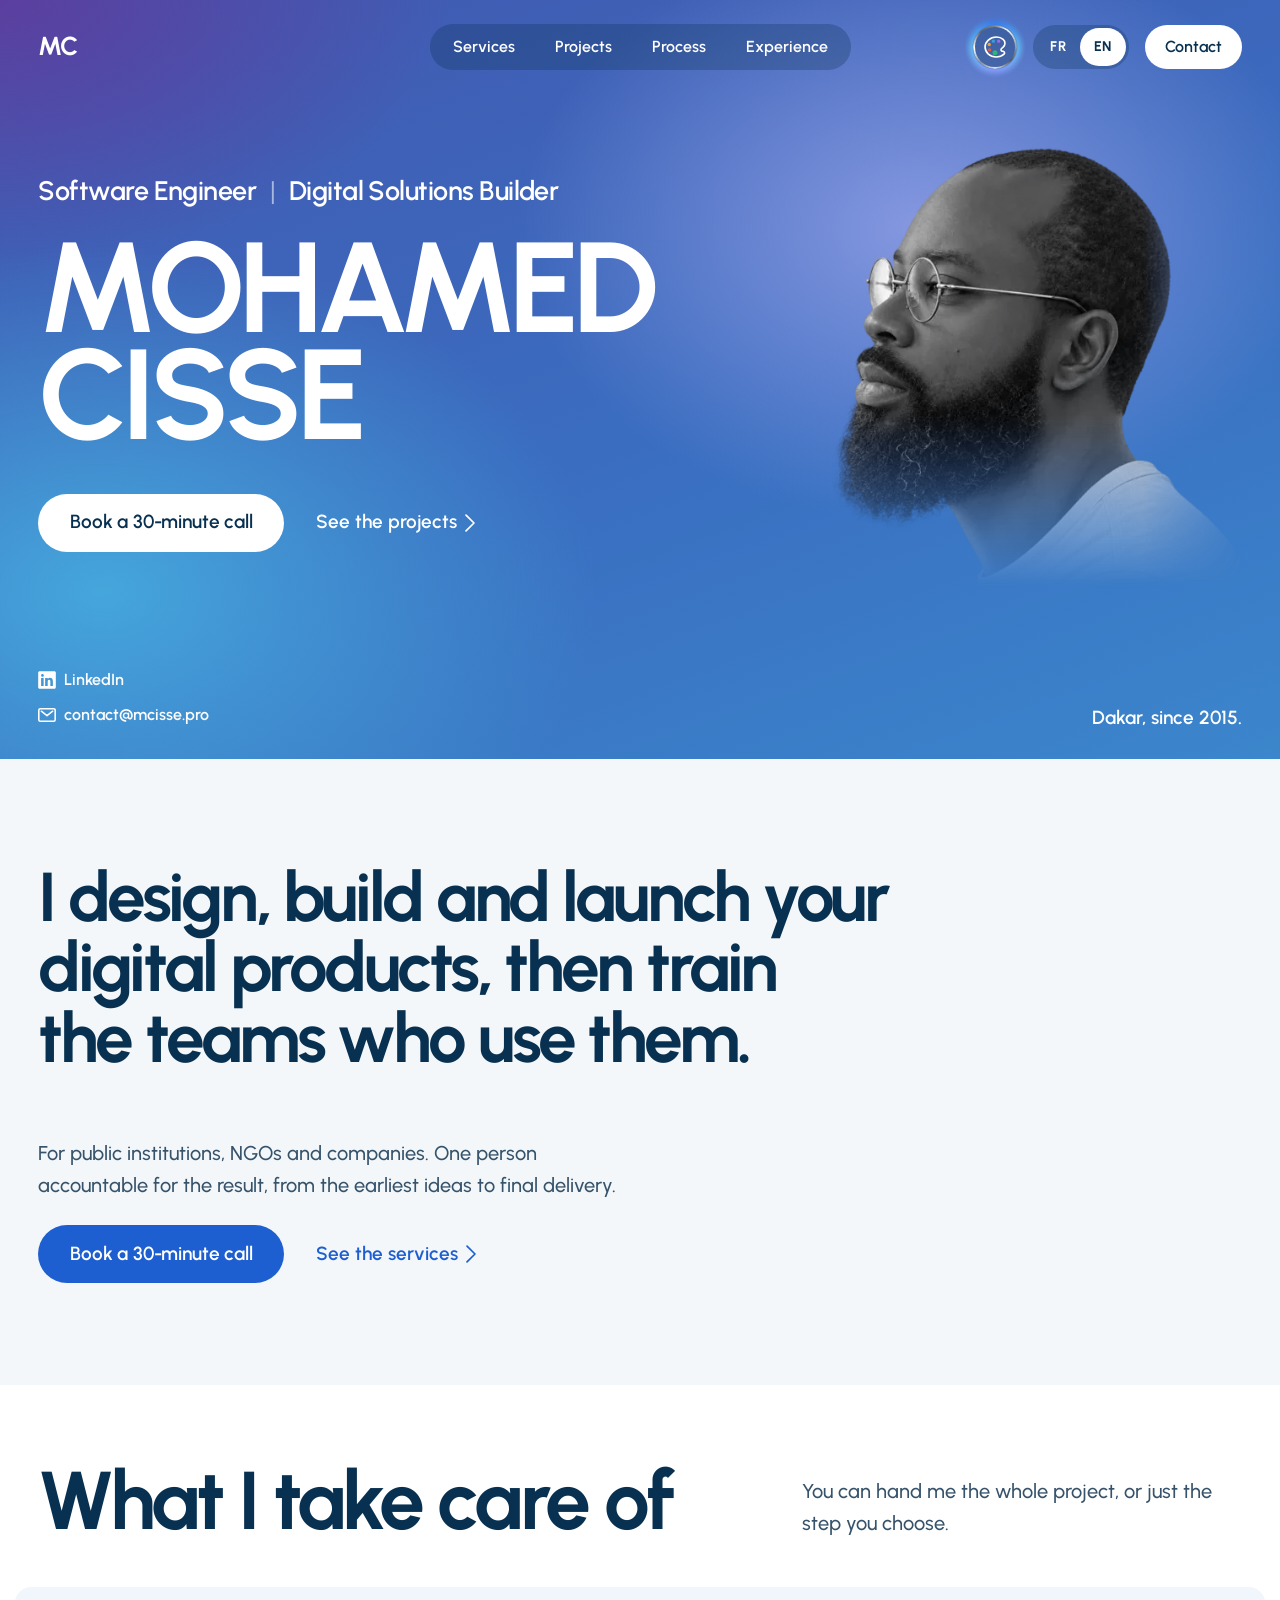
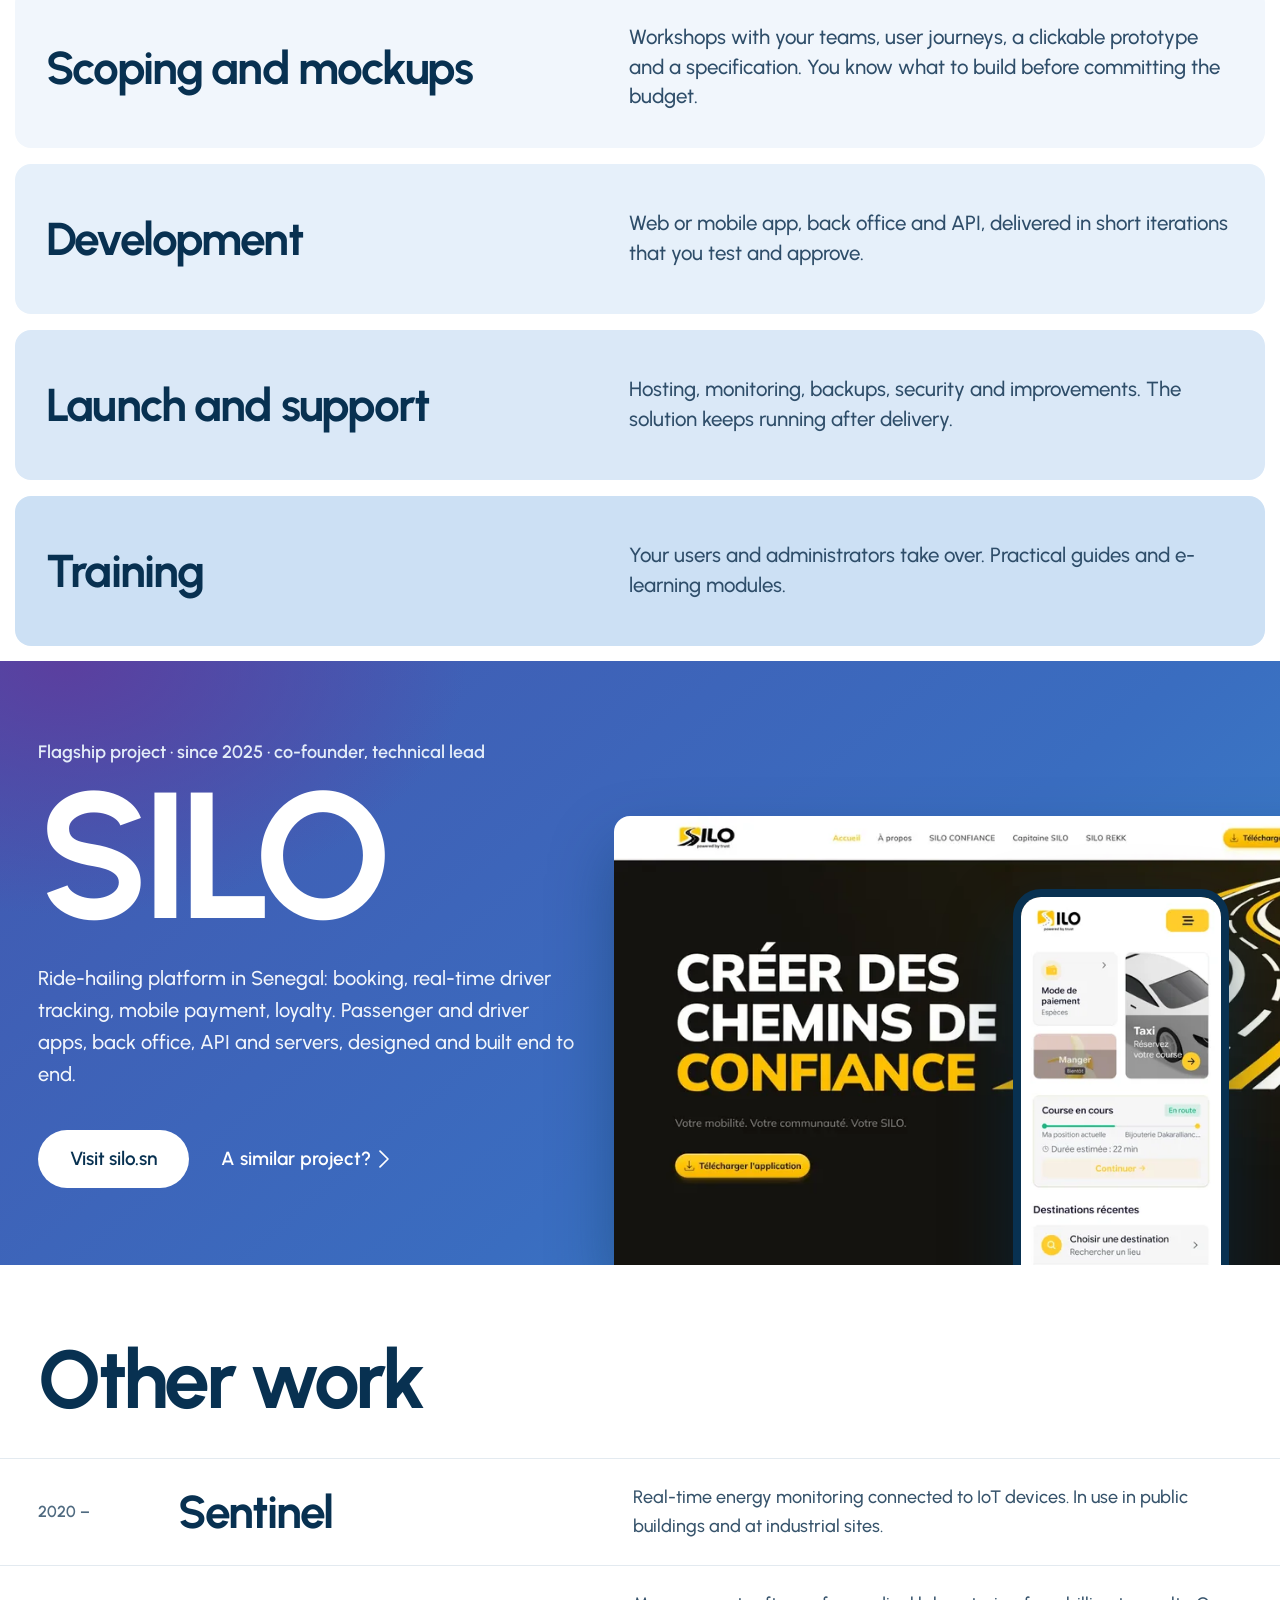
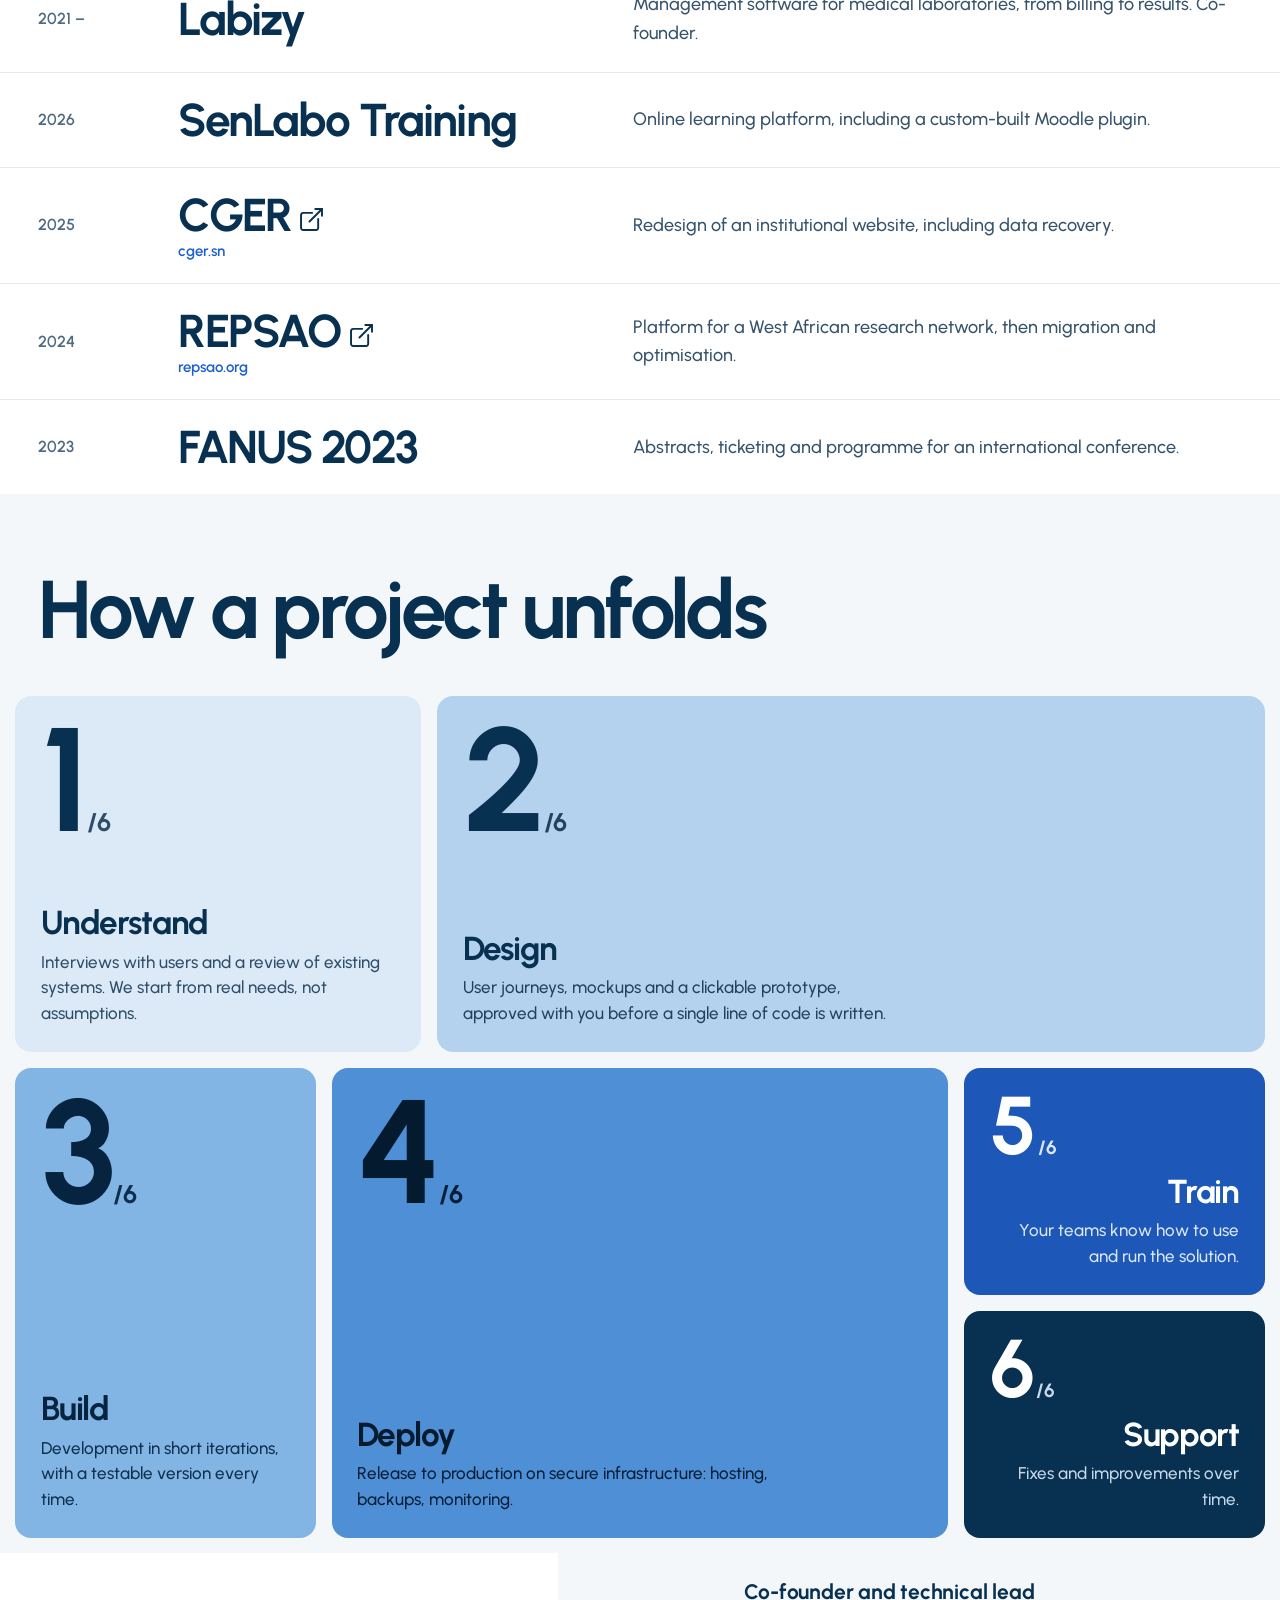
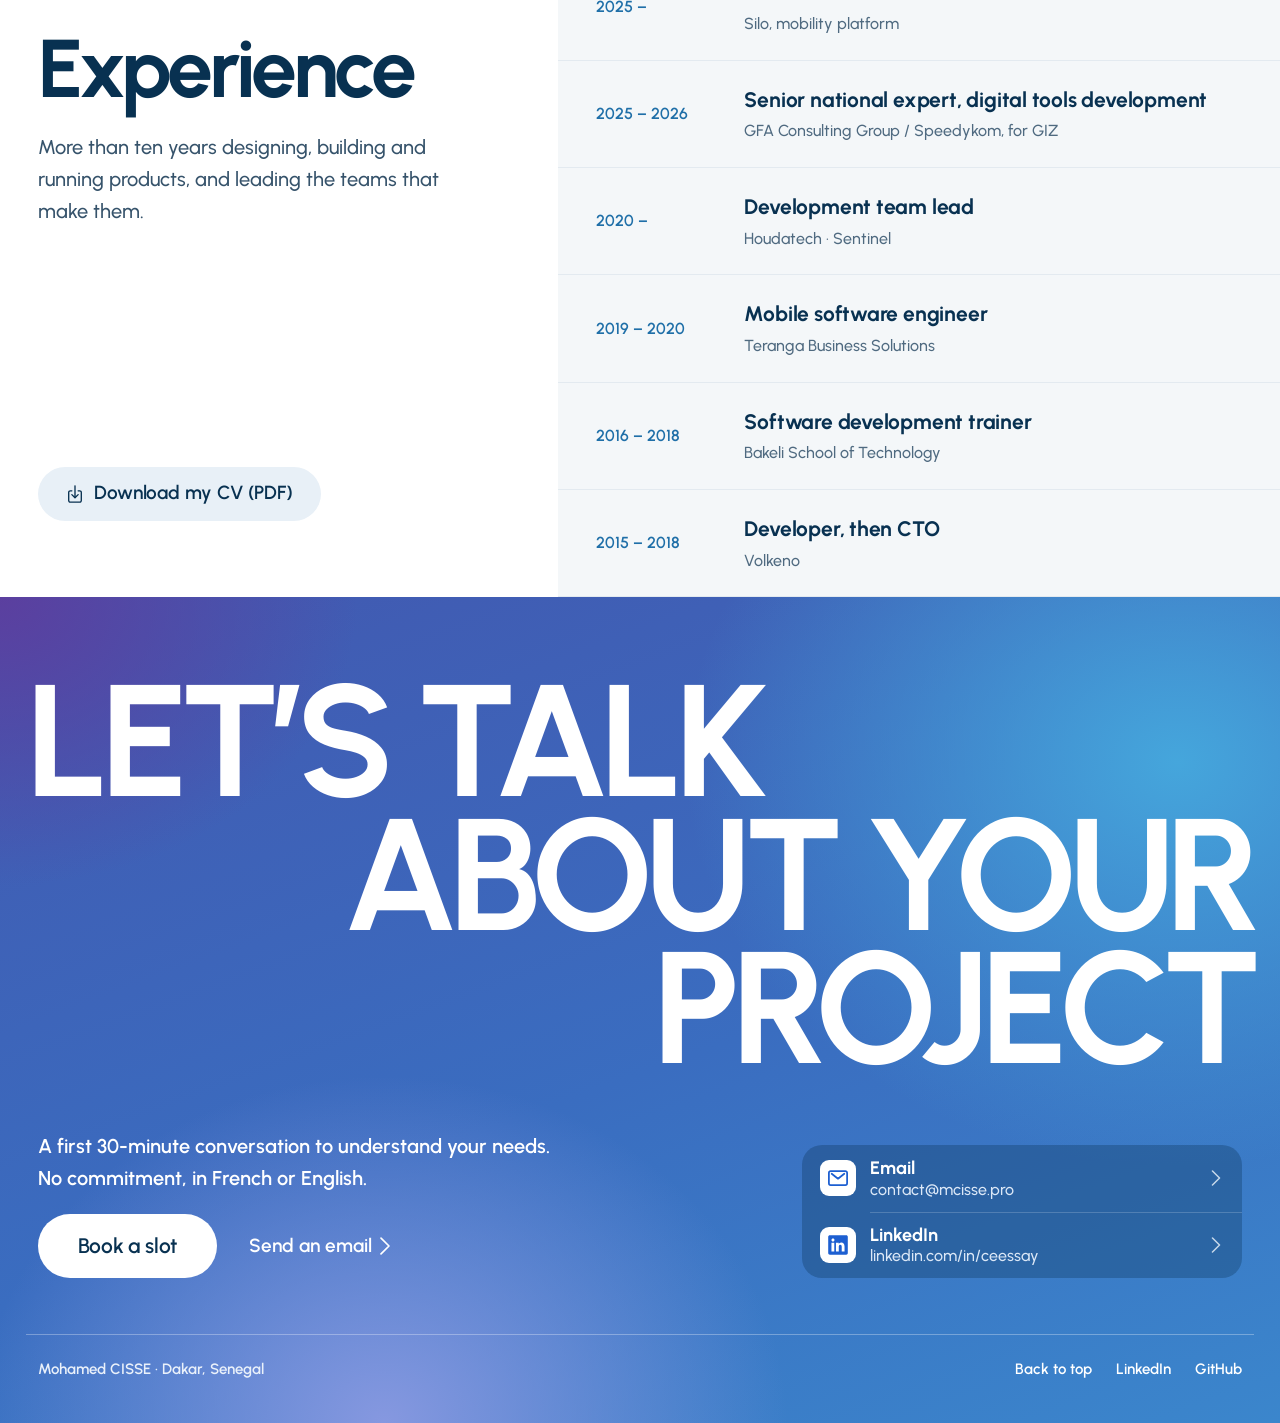
==== commit ee8114a9: "Accroche : « Concepteur de solutions numériques » / « Digital Solutions Builder » à la place de « Ex" ====
--- a/en/index.html
+++ b/en/index.html
@@ -5,7 +5,7 @@
 <meta name="viewport" content="width=device-width, initial-scale=1, viewport-fit=cover">
 <script>document.documentElement.classList.add('js')</script>
 <script>(function(){try{var page=document.documentElement.lang;if(page!=='fr')return;if(/bot|crawl|spider|slurp|facebookexternalhit|whatsapp|linkedin|twitter|telegram|preview|headless|lighthouse|pagespeed|gtmetrix/i.test(navigator.userAgent))return;var pref=null;try{pref=localStorage.getItem('mcisse-lang')}catch(e){}if(pref!=='fr'&&pref!=='en'){var ls=(navigator.languages&&navigator.languages.length)?navigator.languages:[navigator.language||''];pref='fr';for(var i=0;i<ls.length;i++){var l=String(ls[i]).toLowerCase();if(l.indexOf('fr')===0){pref='fr';break}if(l.indexOf('en')===0){pref='en';break}}}if(pref!==page){location.replace((pref==='en'?'/en/':'/')+location.hash)}}catch(e){}})();</script>
-<title>Mohamed CISSE · Software engineer and digital solutions expert in Dakar</title>
+<title>Mohamed CISSE · Software engineer and digital solutions builder in Dakar</title>
 <meta name="description" content="I design, build and deploy web and mobile apps for public institutions, NGOs and companies, then train the teams who use them. Dakar, since 2015.">
 <link rel="canonical" href="https://mcisse.pro/en/">
 <link rel="alternate" hreflang="fr" href="https://mcisse.pro/">
@@ -13,7 +13,7 @@
 <link rel="alternate" hreflang="x-default" href="https://mcisse.pro/">
 <meta property="og:type" content="website">
 <meta property="og:url" content="https://mcisse.pro/en/">
-<meta property="og:title" content="Mohamed CISSE · Software engineer and digital solutions expert in Dakar">
+<meta property="og:title" content="Mohamed CISSE · Software engineer and digital solutions builder in Dakar">
 <meta property="og:description" content="I design, build and deploy web and mobile apps for public institutions, NGOs and companies, then train the teams who use them. Dakar, since 2015.">
 <meta property="og:image" content="https://mcisse.pro/img/og-mcisse.jpg">
 <meta property="og:image:width" content="1200">
@@ -31,7 +31,7 @@
 <link rel="preload" as="font" type="font/woff2" href="/fonts/urbanist-latin.woff2" crossorigin>
 <link rel="preload" as="image" href="/img/portrait-profil-1200.webp" imagesrcset="/img/portrait-profil-600.webp 600w, /img/portrait-profil-900.webp 900w, /img/portrait-profil-1200.webp 1200w" imagesizes="(max-width: 612px) calc(100vw - 12px), (max-width: 1050px) 600px, (max-width: 1490px) calc(45vw - 70px), 600px" fetchpriority="high">
 <style>@font-face{font-family:'Urbanist';font-style:normal;font-weight:100 900;font-display:swap;src:url(/fonts/urbanist-latin.woff2) format('woff2')}</style>
-<script type="application/ld+json">{"@context": "https://schema.org", "@type": "Person", "name": "Mohamed CISSE", "url": "https://mcisse.pro/", "jobTitle": "Software engineer, digital solutions expert", "email": "mailto:contact@mcisse.pro", "image": "https://mcisse.pro/img/portrait-profil-1200.webp", "address": {"@type": "PostalAddress", "addressLocality": "Dakar", "addressCountry": "SN"}, "sameAs": ["https://linkedin.com/in/ceessay", "https://github.com/ceessay"]}</script>
+<script type="application/ld+json">{"@context": "https://schema.org", "@type": "Person", "name": "Mohamed CISSE", "url": "https://mcisse.pro/", "jobTitle": "Software engineer, digital solutions builder", "email": "mailto:contact@mcisse.pro", "image": "https://mcisse.pro/img/portrait-profil-1200.webp", "address": {"@type": "PostalAddress", "addressLocality": "Dakar", "addressCountry": "SN"}, "sameAs": ["https://linkedin.com/in/ceessay", "https://github.com/ceessay"]}</script>
 <style>
 body{margin:0;background:#495BB2;transition:background-color .3s ease;padding-left:env(safe-area-inset-left);padding-right:env(safe-area-inset-right)}
 @media (prefers-reduced-motion:no-preference){html{scroll-behavior:smooth}}
@@ -139,7 +139,7 @@
 
     <div style="flex-grow: 1; display: flex; flex-wrap: wrap; align-items: stretch">
       <div style="flex: 1 1 560px; min-width: 0; position: relative; z-index: 1; padding: clamp(16px, 2vw, 32px) clamp(20px, 3vw, 48px) clamp(40px, 4.5vw, 64px); display: flex; flex-direction: column; justify-content: center">
-        <p style="margin: 0; max-width: 24em; font-size: clamp(22px, 2.1vw, 30px); line-height: 1.25; font-weight: 600; letter-spacing: -0.02em"><span style="white-space: nowrap">Software Engineer</span> <span aria-hidden="true" style="opacity: 0.55; font-weight: 400; margin: 0 0.3em">|</span> <span style="white-space: nowrap">Digital Solutions Expert</span></p>
+        <p style="margin: 0; max-width: 24em; font-size: clamp(22px, 2.1vw, 30px); line-height: 1.25; font-weight: 600; letter-spacing: -0.02em"><span style="white-space: nowrap">Software Engineer</span> <span aria-hidden="true" style="opacity: 0.55; font-weight: 400; margin: 0 0.3em">|</span> <span style="white-space: nowrap">Digital Solutions Builder</span></p>
         <h1 style="margin: clamp(16px, 2vw, 28px) 0 0; font-weight: 700; font-size: clamp(56px, 10vw, 168px); line-height: 0.84; letter-spacing: -0.05em; text-transform: uppercase">
           <span style="display: block">Mohamed</span>
           <span style="display: block">CISSE</span>
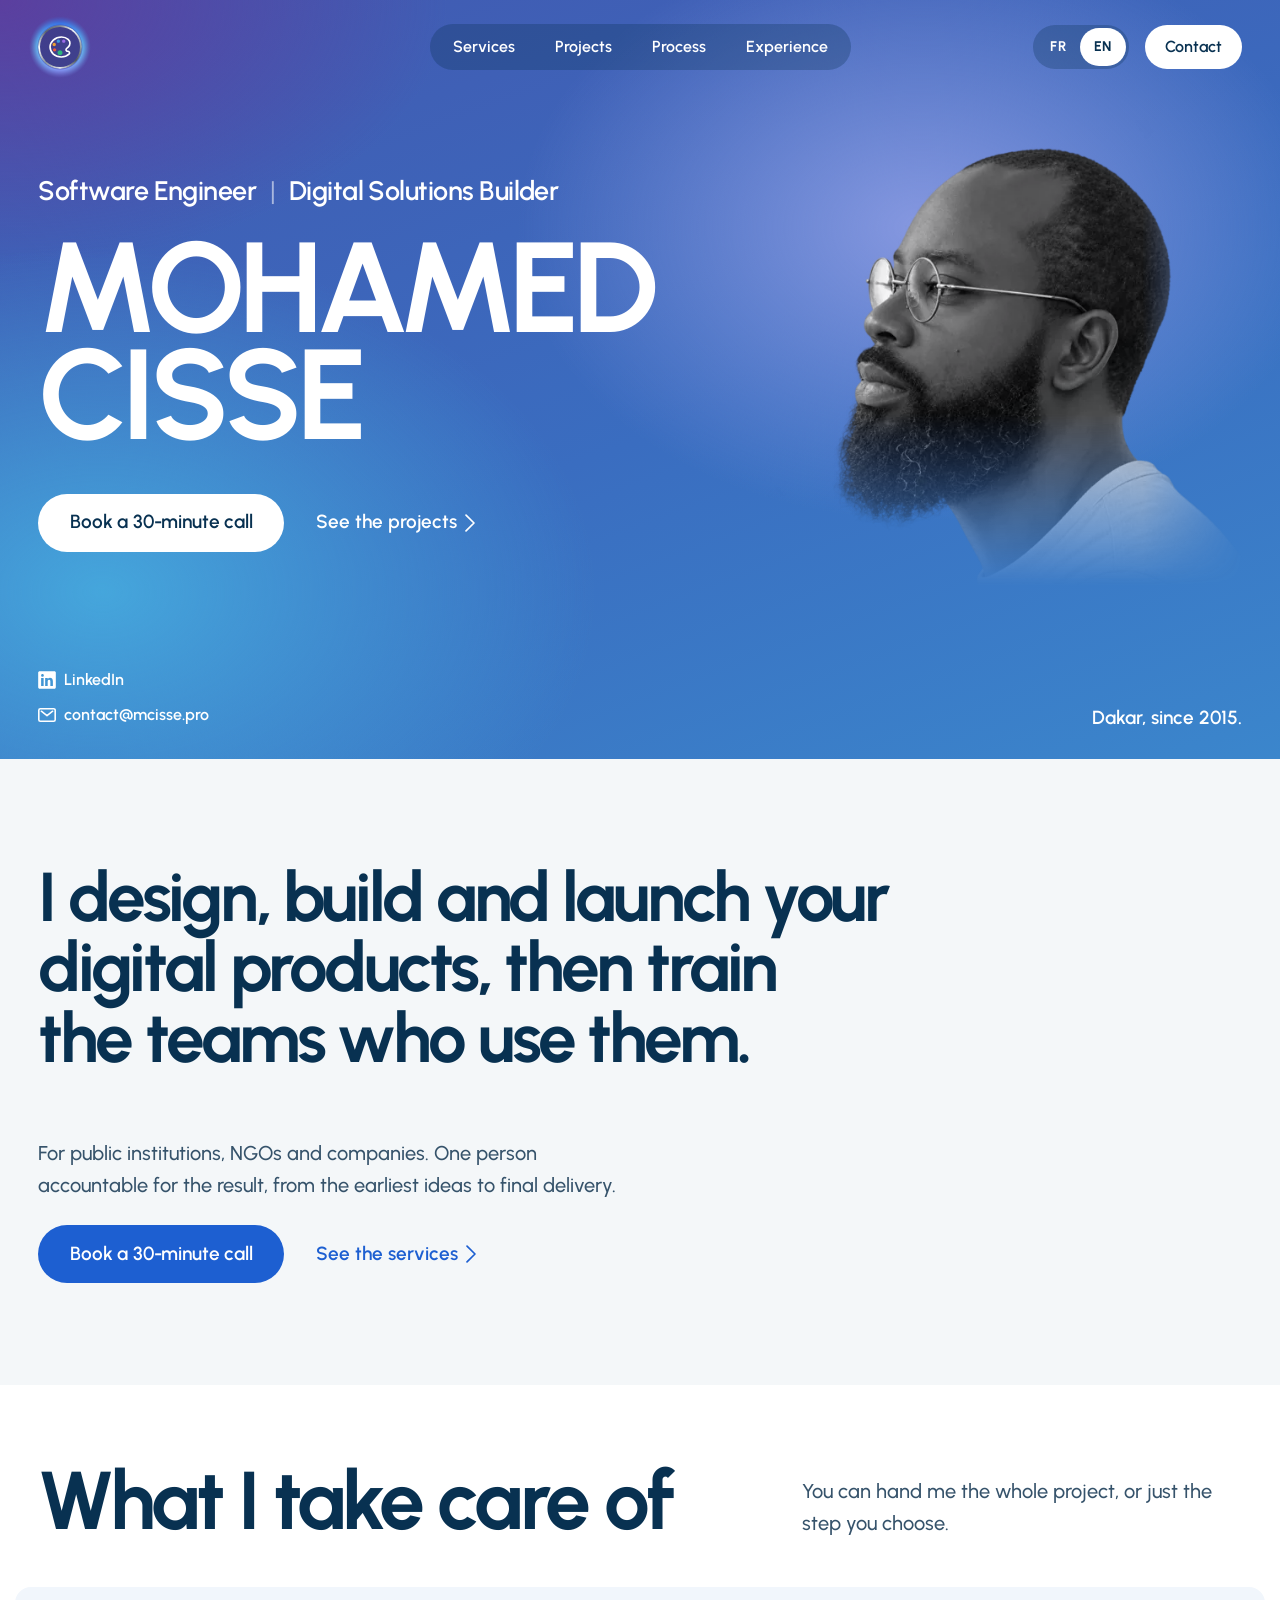
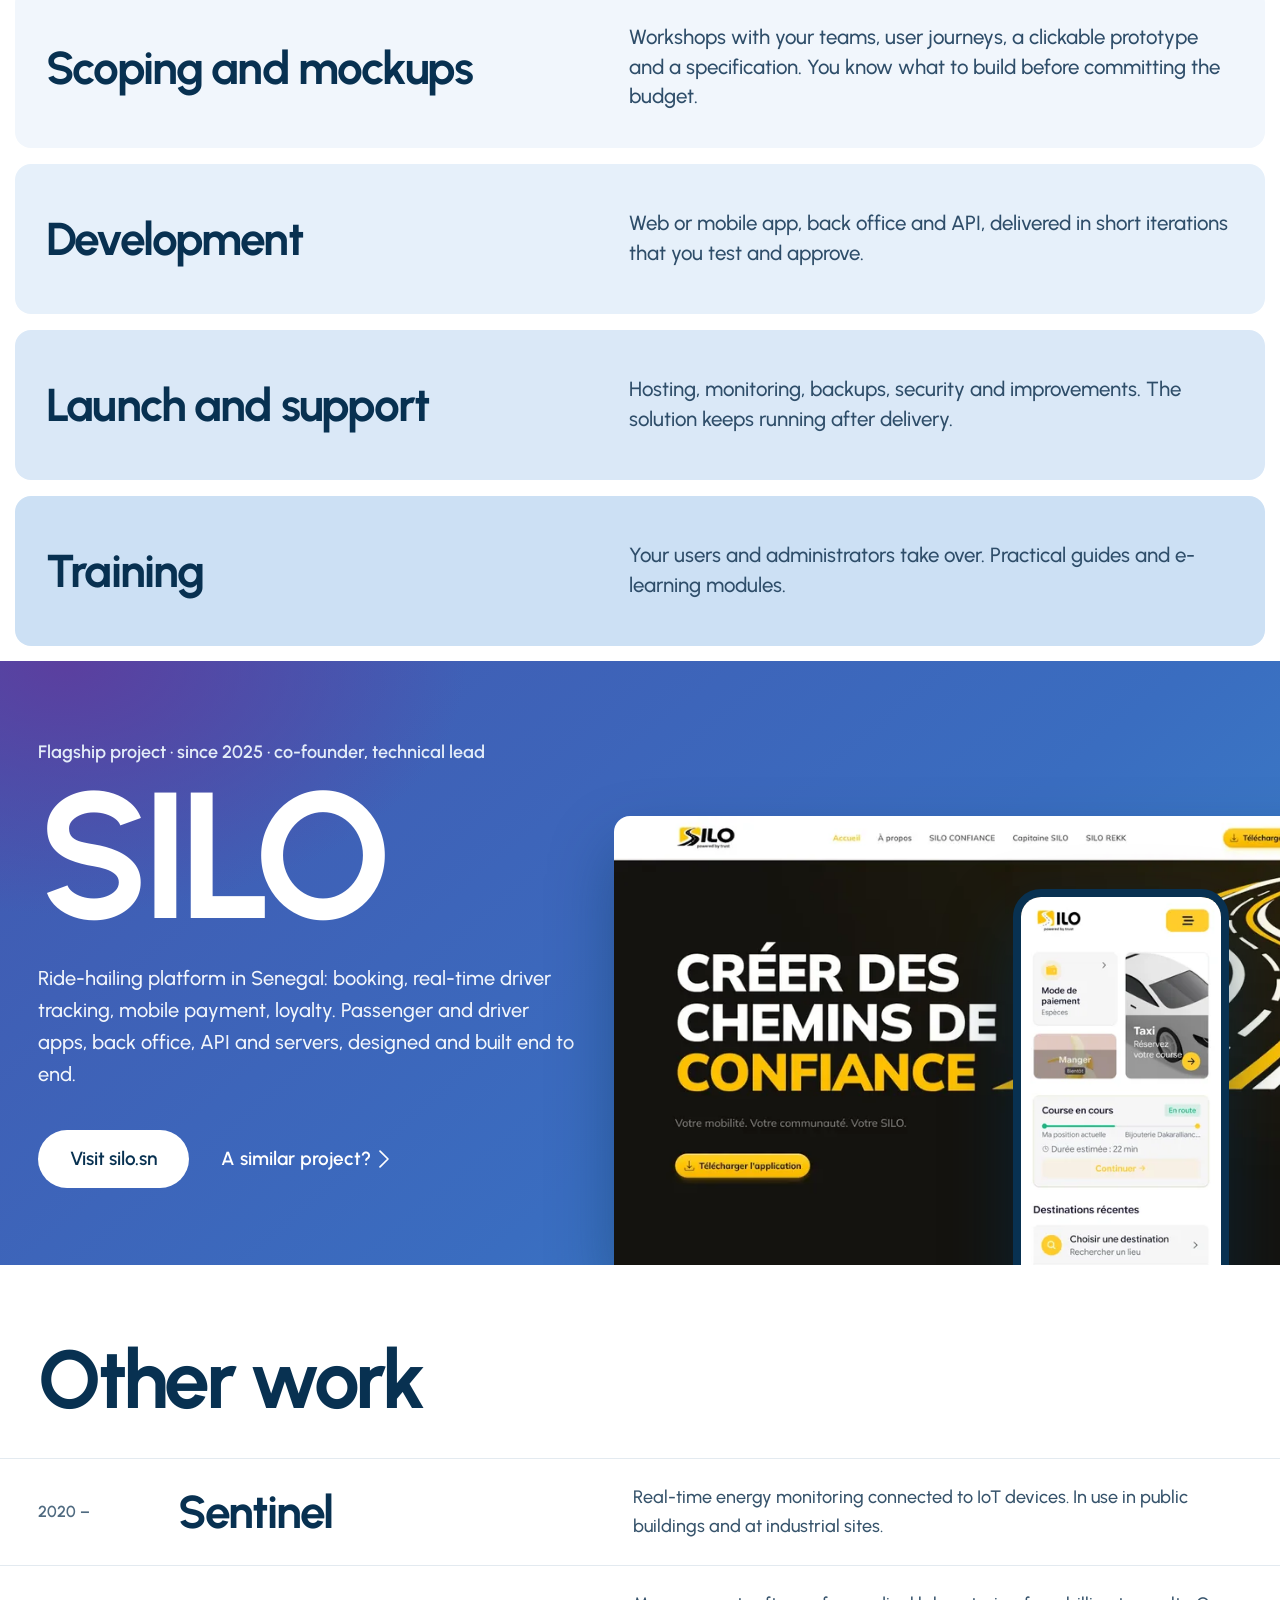
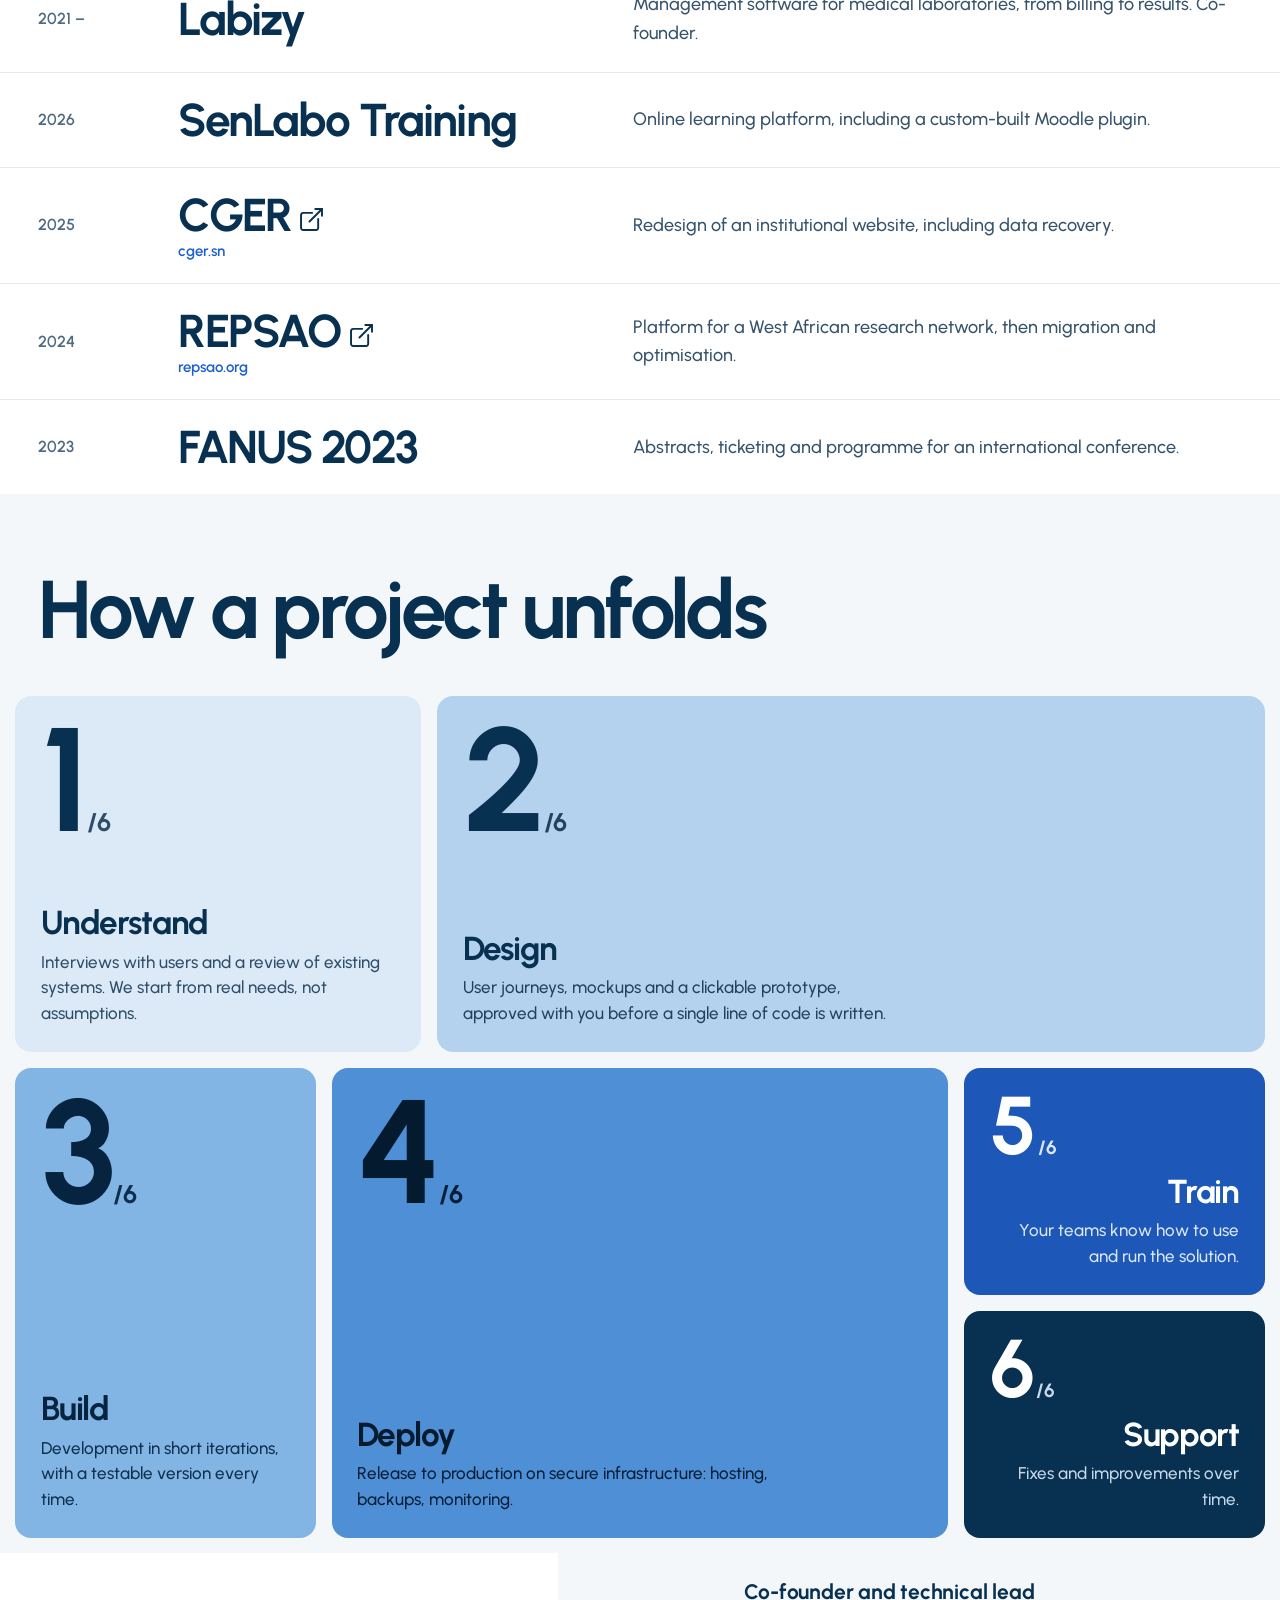
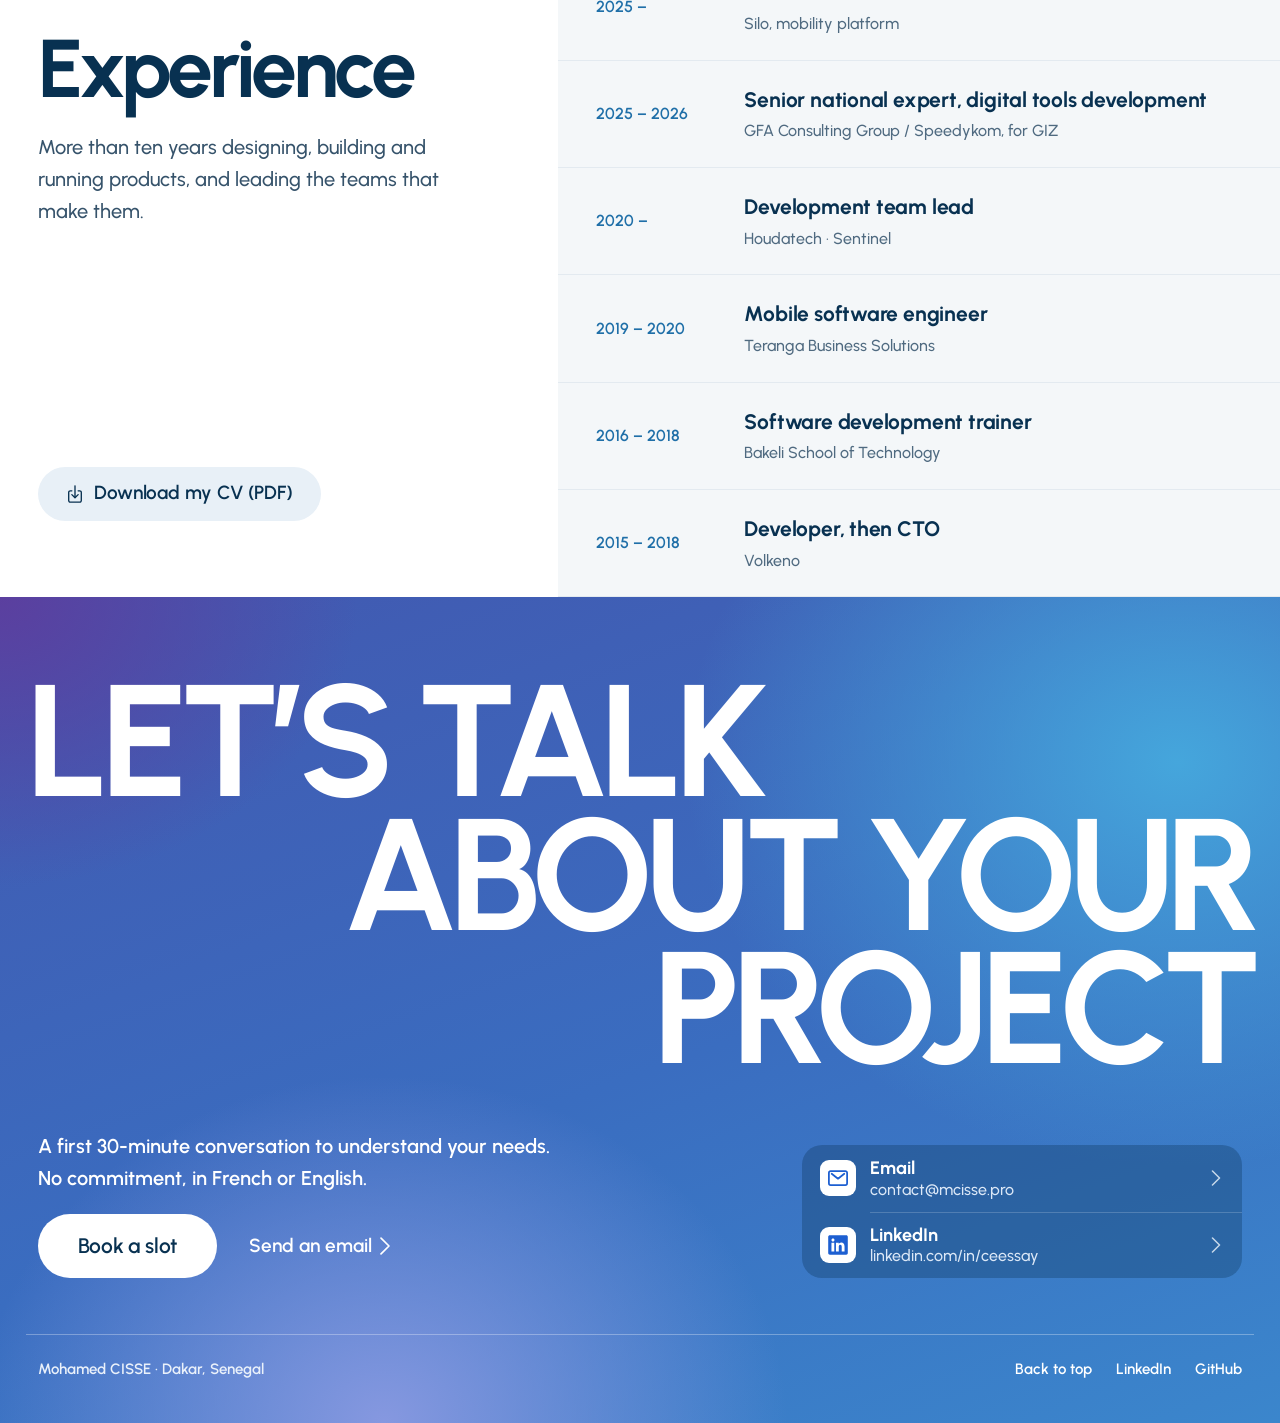
==== commit bd3c783f: "Icônes PWA, iOS et favicon tirées du portrait ; palette de couleur à la place du MC dans l'en-tête" ====
--- a/en/index.html
+++ b/en/index.html
@@ -21,7 +21,8 @@
 <meta property="og:locale" content="en_US">
 <meta name="twitter:card" content="summary_large_image">
 <meta name="theme-color" content="#495BB2">
-<link rel="icon" href="/favicon.svg" type="image/svg+xml">
+<link rel="icon" href="/icons/favicon-32.png" sizes="32x32" type="image/png">
+<link rel="icon" href="/icons/favicon-96.png" sizes="96x96" type="image/png">
 <link rel="manifest" href="/manifest.webmanifest">
 <link rel="apple-touch-icon" href="/icons/apple-touch-icon.png">
 <meta name="apple-mobile-web-app-title" content="M. CISSE">
@@ -120,7 +121,7 @@
 
   <section id="top" style="position: relative; overflow: hidden; box-sizing: border-box; display: flex; flex-direction: column; color: #FFFFFF; background: radial-gradient(55% 65% at 8% 78%, #45A6DC 0%, rgba(69, 166, 220, 0) 70%), radial-gradient(45% 55% at 72% 30%, #8698E0 0%, rgba(134, 152, 224, 0) 70%), radial-gradient(50% 50% at 0% 0%, #5B3F9F 0%, rgba(91, 63, 159, 0) 70%), linear-gradient(160deg, #4258B0 0%, #3A6DC0 55%, #3B86CC 100%)">
     <header class="topbar" style="padding: 24px clamp(20px, 3vw, 48px); display: grid; grid-template-columns: minmax(0, 1fr) auto minmax(0, 1fr); align-items: center; gap: 16px 24px">
-      <a href="#top" aria-label="MC, Mohamed CISSE, home" style="justify-self: start; color: #FFFFFF; text-decoration: none; font-weight: 700; font-size: 26px; letter-spacing: -0.04em; min-height: 44px; display: inline-flex; align-items: center">MC</a>
+      <button type="button" class="teinte-btn teinte-haut" style="justify-self: start" data-teinte aria-haspopup="dialog" aria-expanded="false" aria-controls="teinte" aria-label="Change the site colour" title="Change the site colour"><svg width="22" height="22" aria-hidden="true" viewBox="0 0 48 48" fill="none"><path stroke="currentColor" stroke-miterlimit="10" d="M43.687 34.3912c-0.7464 -0.6898 -1.8432 -0.8594 -2.7816 -1.0177 -1.3003 -0.2148 -1.7978 -0.4523 -2.5553 -1.1307 -1.617 -1.436 -1.617 -3.5165 0 -4.9524l3.4259 -3.0417c5.2465 -4.6358 5.2465 -12.2342 0 -16.87 -3.867 -3.4034 -9.0569 -5.0882 -14.4504 -5.0882 -6.298 0 -12.8786 2.2953 -17.9555 6.7955 -9.4413 8.3446 -9.4413 22.0148 0 30.3594 4.6924 4.1497 11.0243 6.2189 17.2884 6.2641h0.1923c6.264 0 12.4377 -2.0239 16.8248 -5.9249 1.6282 -1.4361 1.3558 -4.1384 0.0114 -5.3934Z" stroke-width="3.6"></path><path fill="#F0A030" d="M11.3366 22.1913c1.9985 0 3.6186 -1.6201 3.6186 -3.6186 0 -1.9985 -1.6201 -3.6186 -3.6186 -3.6186 -1.9985 0 -3.6186 1.6201 -3.6186 3.6186 0 1.9985 1.6201 3.6186 3.6186 3.6186Z"></path><path fill="#E85A3C" d="M12.242 33.8382c1.9985 0 3.6186 -1.6202 3.6186 -3.6188 0 -1.9984 -1.6201 -3.6186 -3.6186 -3.6186 -1.9985 0 -3.6186 1.6202 -3.6186 3.6186 0 1.9986 1.6201 3.6188 3.6186 3.6188Z"></path><path fill="#3A9BE0" d="M20.3825 14.9554c1.9984 0 3.6186 -1.6201 3.6186 -3.6186 0 -1.9985 -1.6202 -3.6186 -3.6186 -3.6186 -1.9985 0 -3.6186 1.6201 -3.6186 3.6186 0 1.9985 1.6201 3.6186 3.6186 3.6186Z"></path><path fill="#2DB57A" d="M24.0006 41.9786c2.9978 0 5.428 -2.4301 5.428 -5.4278 0 -2.9979 -2.4302 -5.428 -5.428 -5.428 -2.9977 0 -5.4279 2.4301 -5.4279 5.428 0 2.9977 2.4302 5.4278 5.4279 5.4278Z"></path><path fill="#9B6BE8" d="M32.1421 14.9554c1.9985 0 3.6186 -1.6201 3.6186 -3.6186 0 -1.9985 -1.6201 -3.6186 -3.6186 -3.6186 -1.9986 0 -3.6187 1.6201 -3.6187 3.6186 0 1.9985 1.6201 3.6186 3.6187 3.6186Z"></path></svg></button>
       <nav class="seg" aria-label="Main navigation" style="display: inline-flex; flex-wrap: wrap; padding: 3px; border-radius: 999px; background: rgba(8, 49, 81, 0.28); font-size: 16px; font-weight: 600">
         <a href="#offre" style="color: #FFFFFF; text-decoration: none; border-radius: 999px; padding: 0 20px; min-height: 40px; display: inline-flex; align-items: center">Services</a>
         <a href="#projets" style="color: #FFFFFF; text-decoration: none; border-radius: 999px; padding: 0 20px; min-height: 40px; display: inline-flex; align-items: center">Projects</a>
@@ -128,7 +129,6 @@
         <a href="#parcours" style="color: #FFFFFF; text-decoration: none; border-radius: 999px; padding: 0 20px; min-height: 40px; display: inline-flex; align-items: center">Experience</a>
       </nav>
       <div class="teinte-groupe" style="justify-self: end; display: flex; align-items: center; gap: 16px">
-        <button type="button" class="teinte-btn teinte-haut" data-teinte aria-haspopup="dialog" aria-expanded="false" aria-controls="teinte" aria-label="Change the site colour" title="Change the site colour"><svg width="22" height="22" aria-hidden="true" viewBox="0 0 48 48" fill="none"><path stroke="currentColor" stroke-miterlimit="10" d="M43.687 34.3912c-0.7464 -0.6898 -1.8432 -0.8594 -2.7816 -1.0177 -1.3003 -0.2148 -1.7978 -0.4523 -2.5553 -1.1307 -1.617 -1.436 -1.617 -3.5165 0 -4.9524l3.4259 -3.0417c5.2465 -4.6358 5.2465 -12.2342 0 -16.87 -3.867 -3.4034 -9.0569 -5.0882 -14.4504 -5.0882 -6.298 0 -12.8786 2.2953 -17.9555 6.7955 -9.4413 8.3446 -9.4413 22.0148 0 30.3594 4.6924 4.1497 11.0243 6.2189 17.2884 6.2641h0.1923c6.264 0 12.4377 -2.0239 16.8248 -5.9249 1.6282 -1.4361 1.3558 -4.1384 0.0114 -5.3934Z" stroke-width="3.6"></path><path fill="#F0A030" d="M11.3366 22.1913c1.9985 0 3.6186 -1.6201 3.6186 -3.6186 0 -1.9985 -1.6201 -3.6186 -3.6186 -3.6186 -1.9985 0 -3.6186 1.6201 -3.6186 3.6186 0 1.9985 1.6201 3.6186 3.6186 3.6186Z"></path><path fill="#E85A3C" d="M12.242 33.8382c1.9985 0 3.6186 -1.6202 3.6186 -3.6188 0 -1.9984 -1.6201 -3.6186 -3.6186 -3.6186 -1.9985 0 -3.6186 1.6202 -3.6186 3.6186 0 1.9986 1.6201 3.6188 3.6186 3.6188Z"></path><path fill="#3A9BE0" d="M20.3825 14.9554c1.9984 0 3.6186 -1.6201 3.6186 -3.6186 0 -1.9985 -1.6202 -3.6186 -3.6186 -3.6186 -1.9985 0 -3.6186 1.6201 -3.6186 3.6186 0 1.9985 1.6201 3.6186 3.6186 3.6186Z"></path><path fill="#2DB57A" d="M24.0006 41.9786c2.9978 0 5.428 -2.4301 5.428 -5.4278 0 -2.9979 -2.4302 -5.428 -5.428 -5.428 -2.9977 0 -5.4279 2.4301 -5.4279 5.428 0 2.9977 2.4302 5.4278 5.4279 5.4278Z"></path><path fill="#9B6BE8" d="M32.1421 14.9554c1.9985 0 3.6186 -1.6201 3.6186 -3.6186 0 -1.9985 -1.6201 -3.6186 -3.6186 -3.6186 -1.9986 0 -3.6187 1.6201 -3.6187 3.6186 0 1.9985 1.6201 3.6186 3.6187 3.6186Z"></path></svg></button>
         <div class="seg" role="group" aria-label="Language" style="display: inline-flex; padding: 3px; border-radius: 999px; background: rgba(8, 49, 81, 0.28); font-size: 14px; font-weight: 700; letter-spacing: 0.02em">
           <a href="/" hreflang="fr" style="color: #FFFFFF; text-decoration: none; border-radius: 999px; padding: 0 14px; min-height: 38px; min-width: 44px; box-sizing: border-box; display: inline-flex; align-items: center; justify-content: center">FR</a>
           <a href="/en/" aria-current="true" hreflang="en" lang="en" style="color: #083151; background: #FFFFFF; text-decoration: none; border-radius: 999px; padding: 0 14px; min-height: 38px; min-width: 44px; box-sizing: border-box; display: inline-flex; align-items: center; justify-content: center">EN</a>
